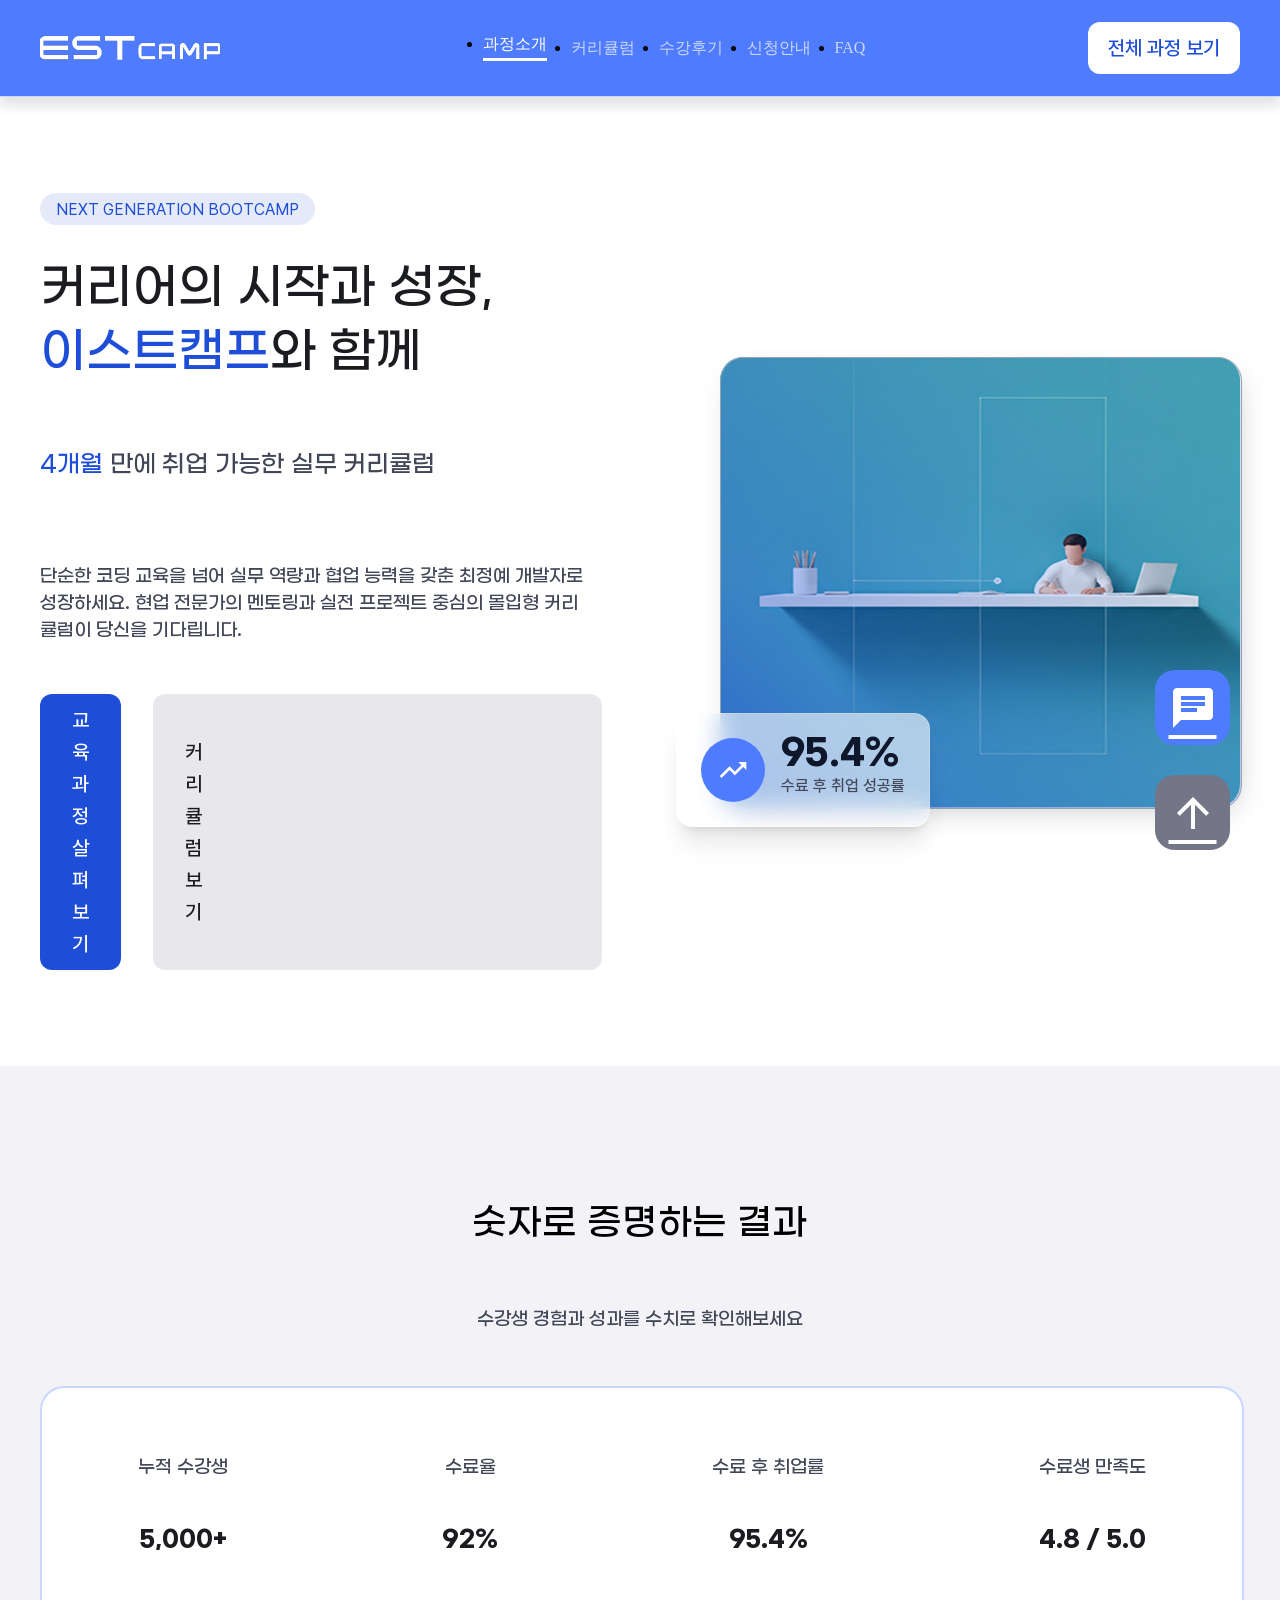
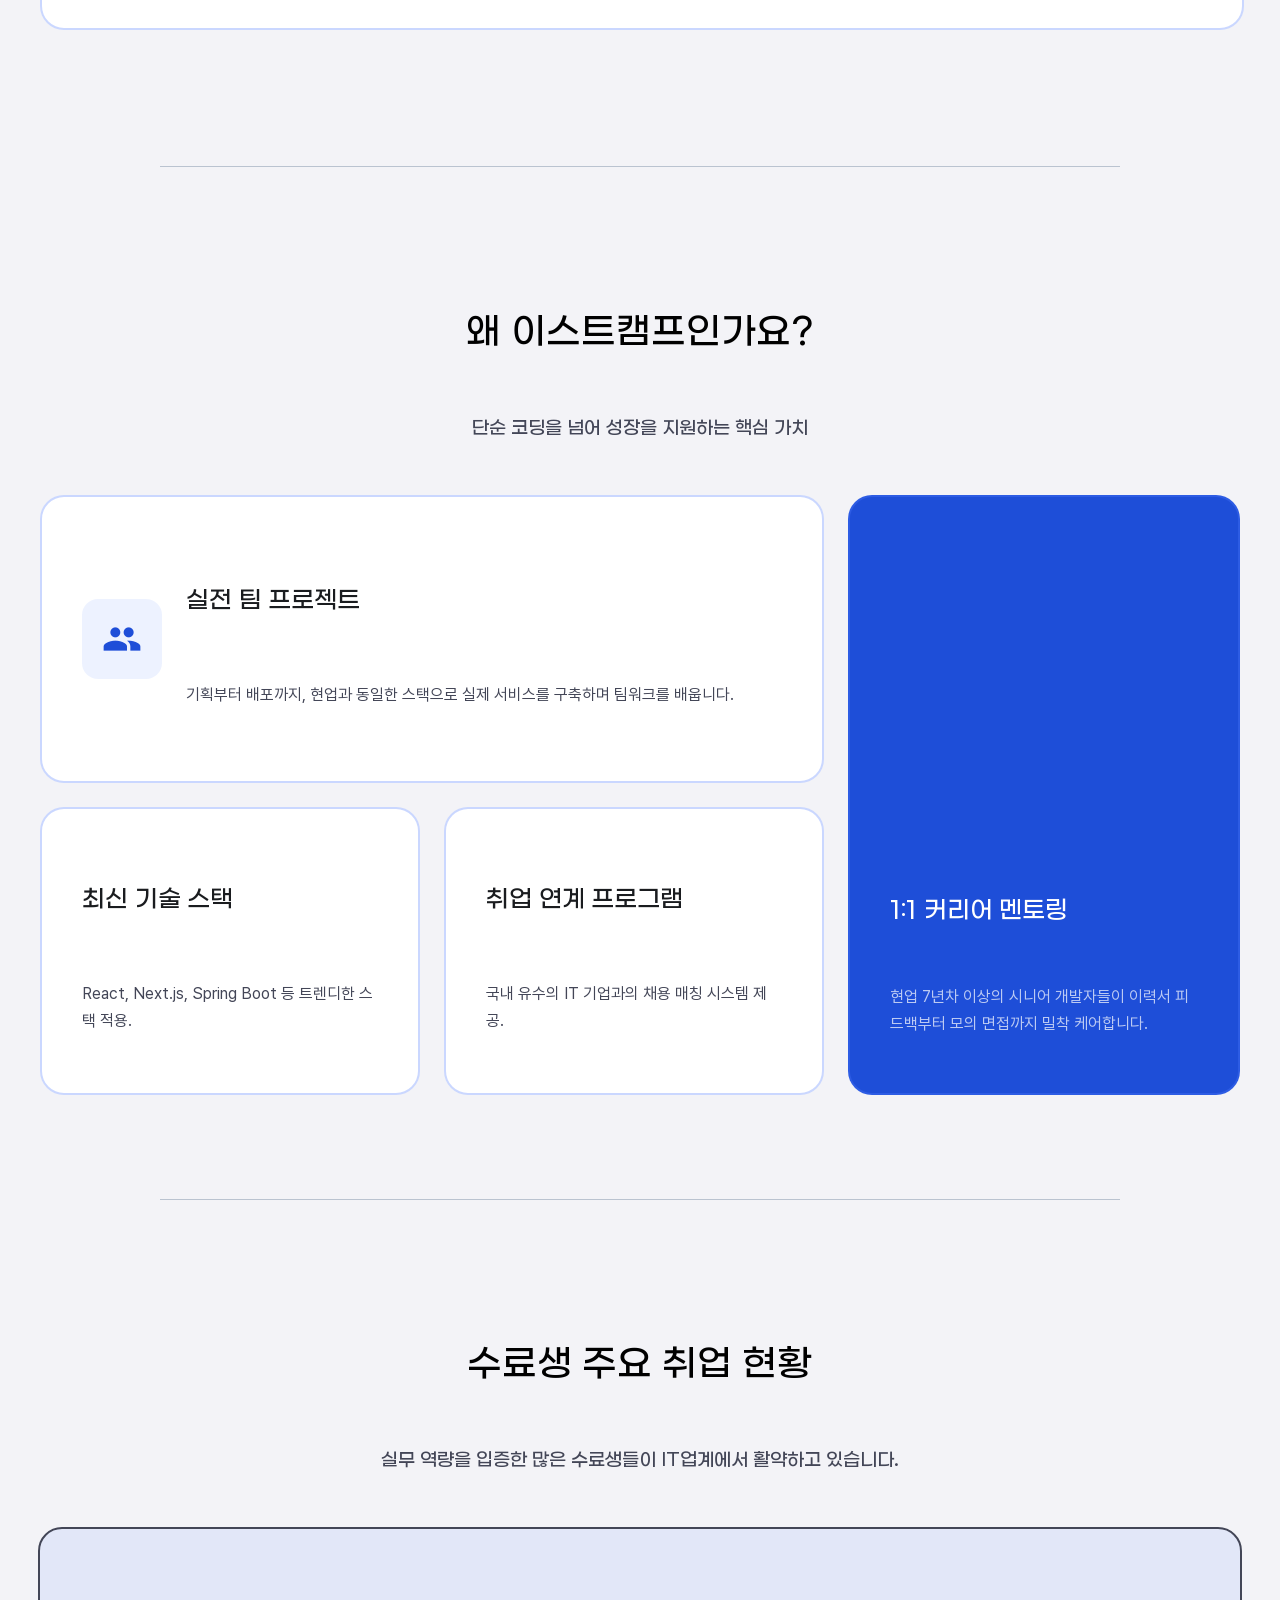
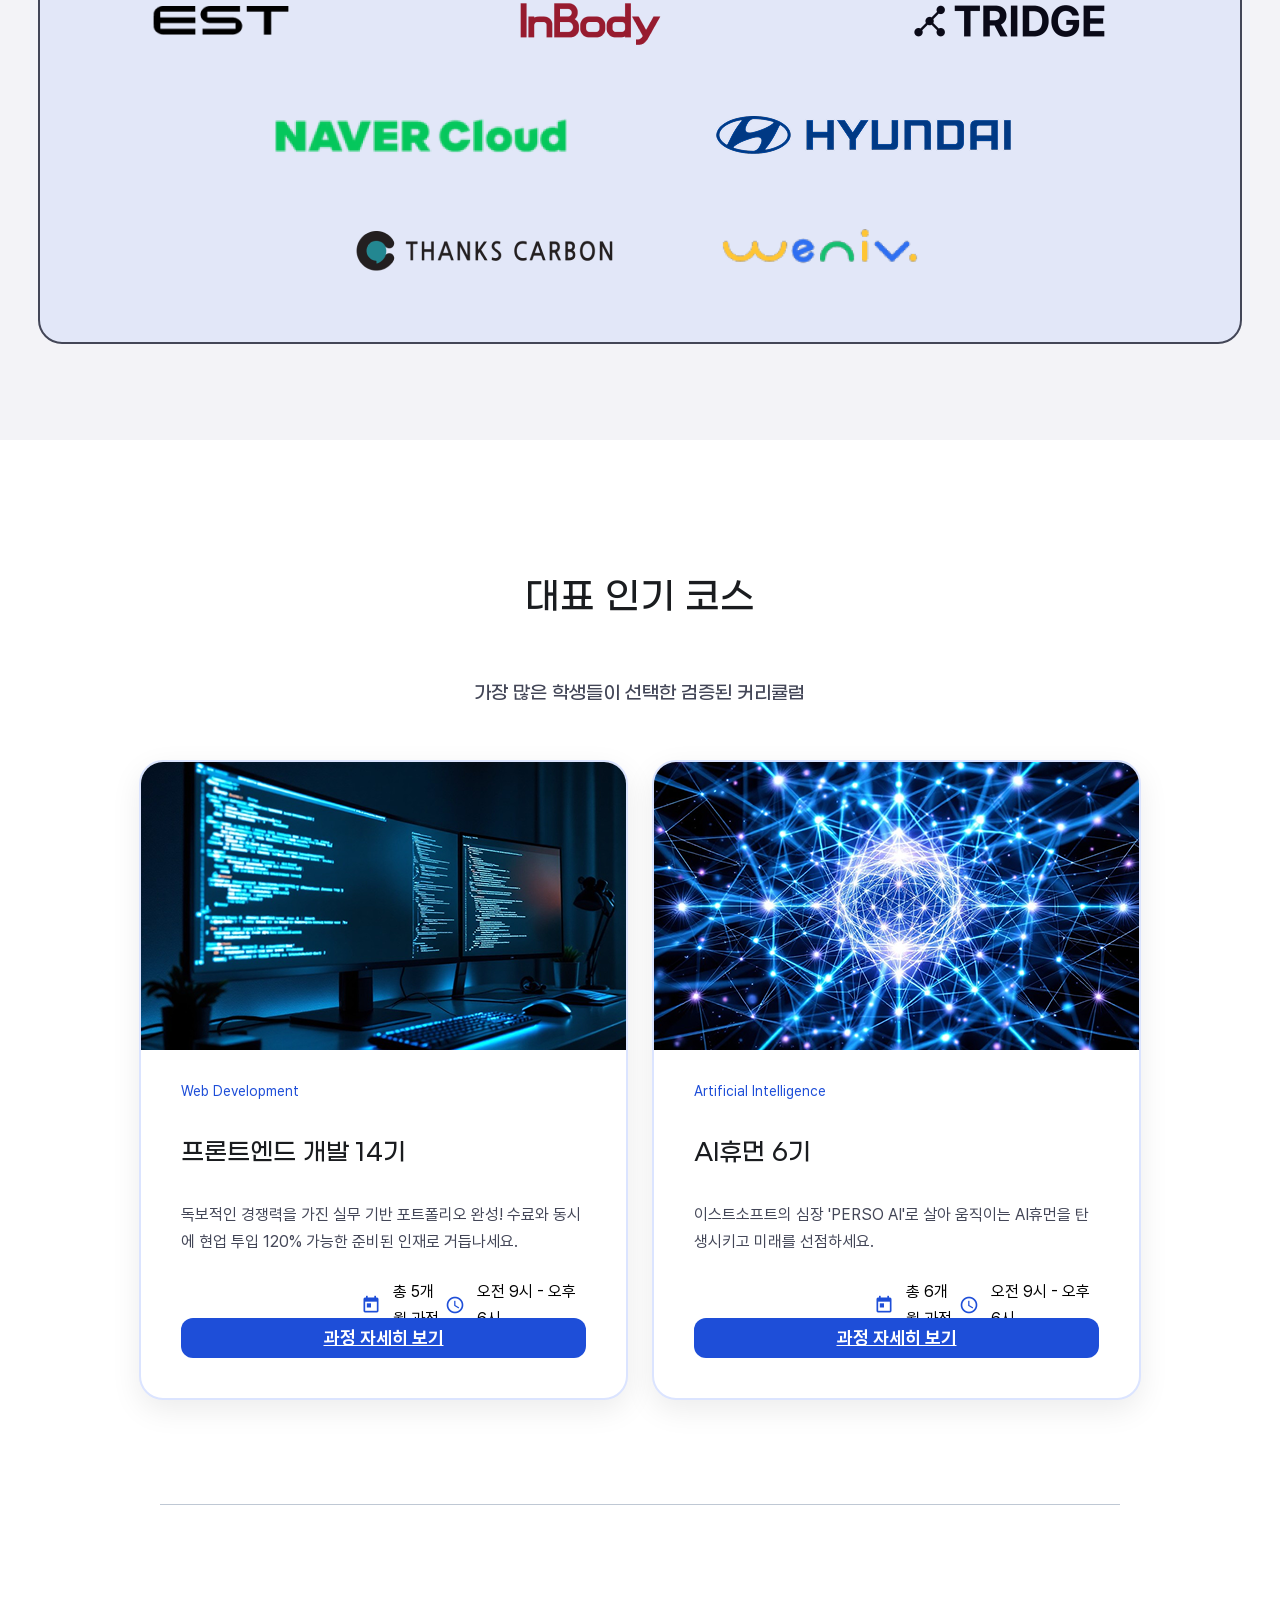
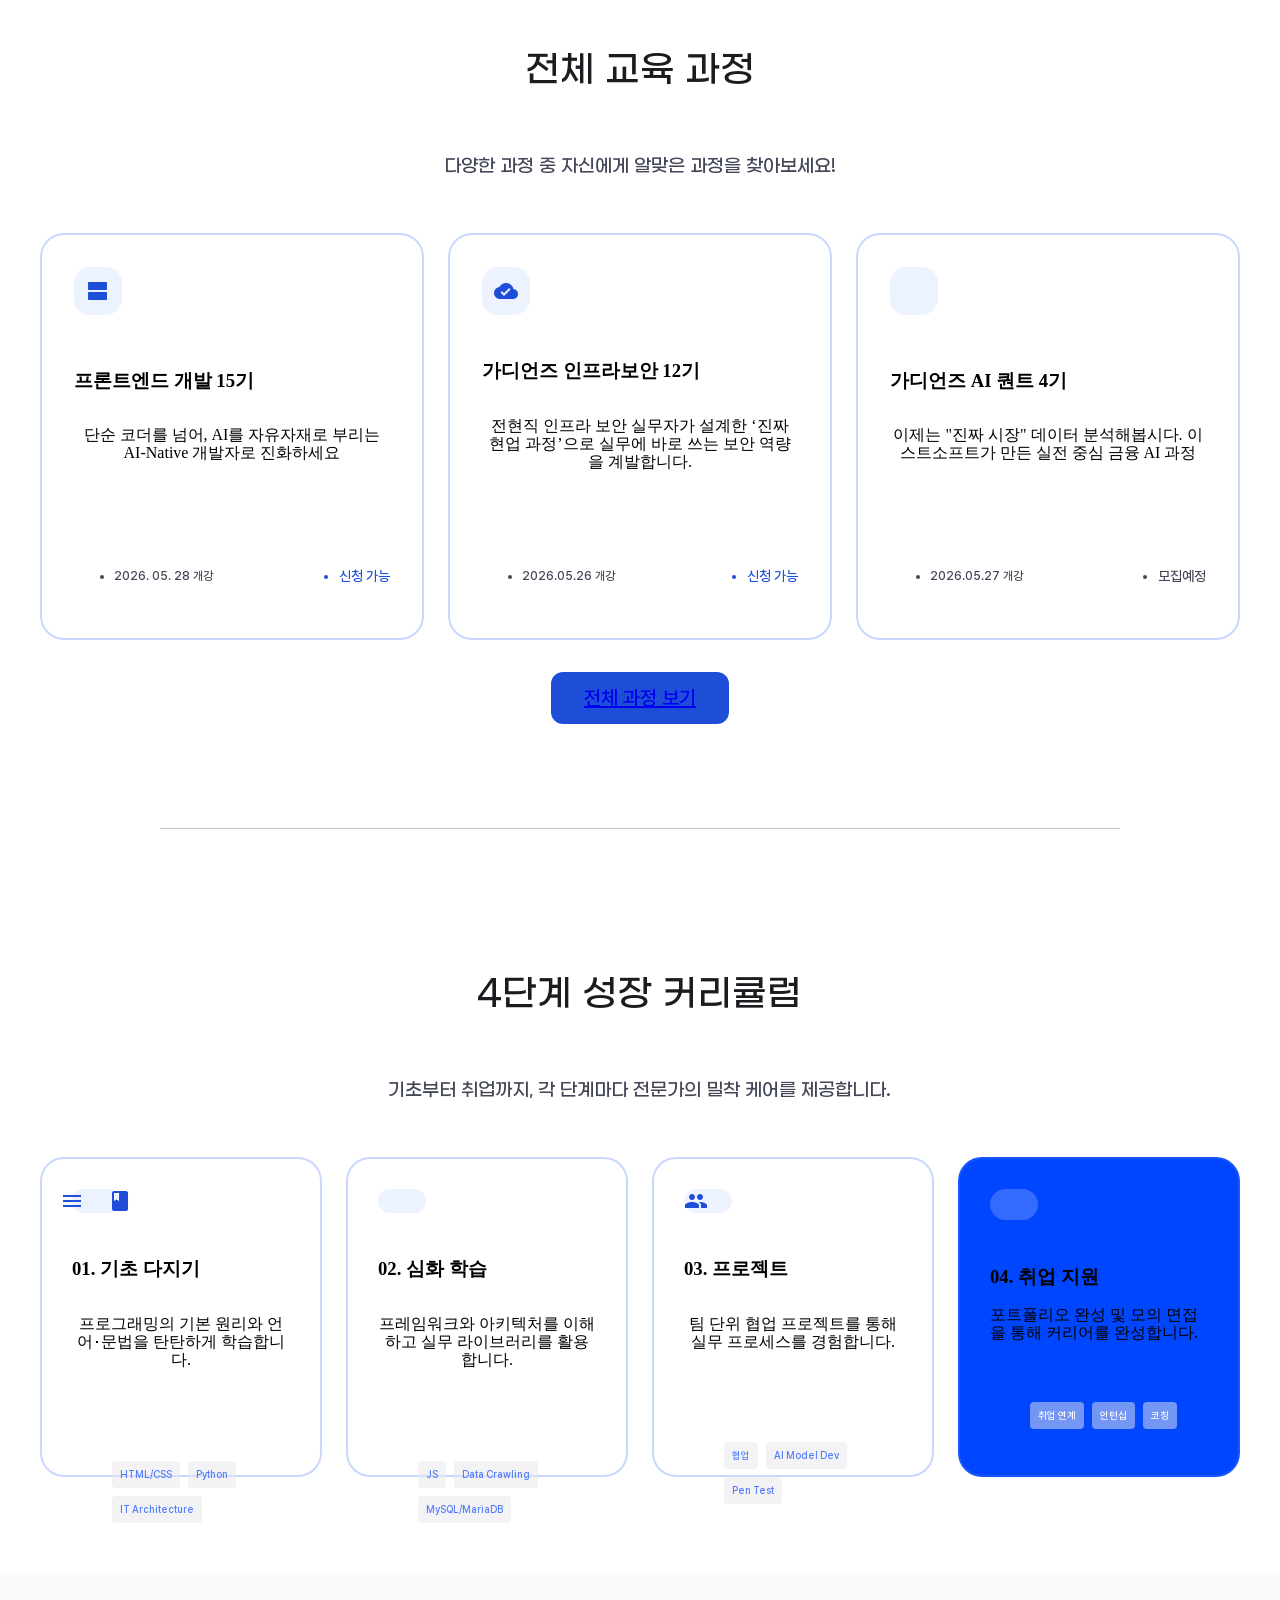
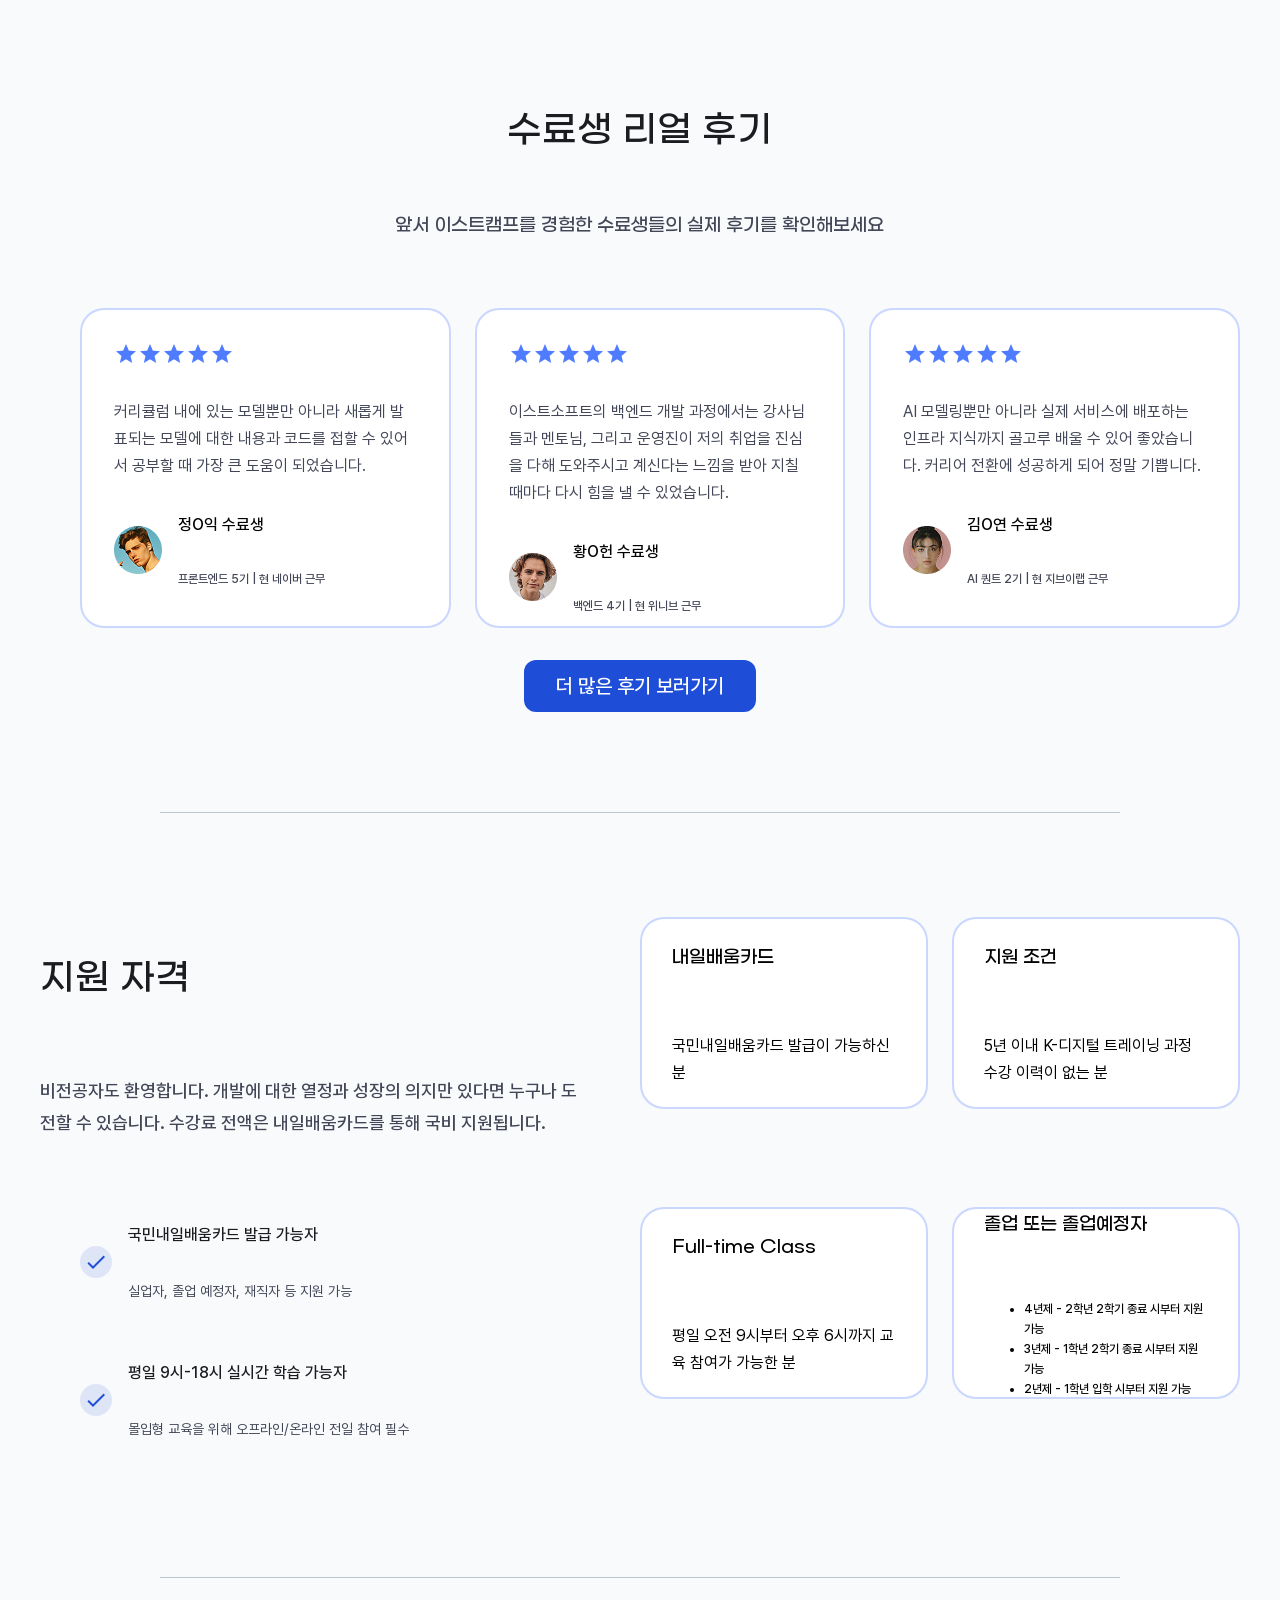
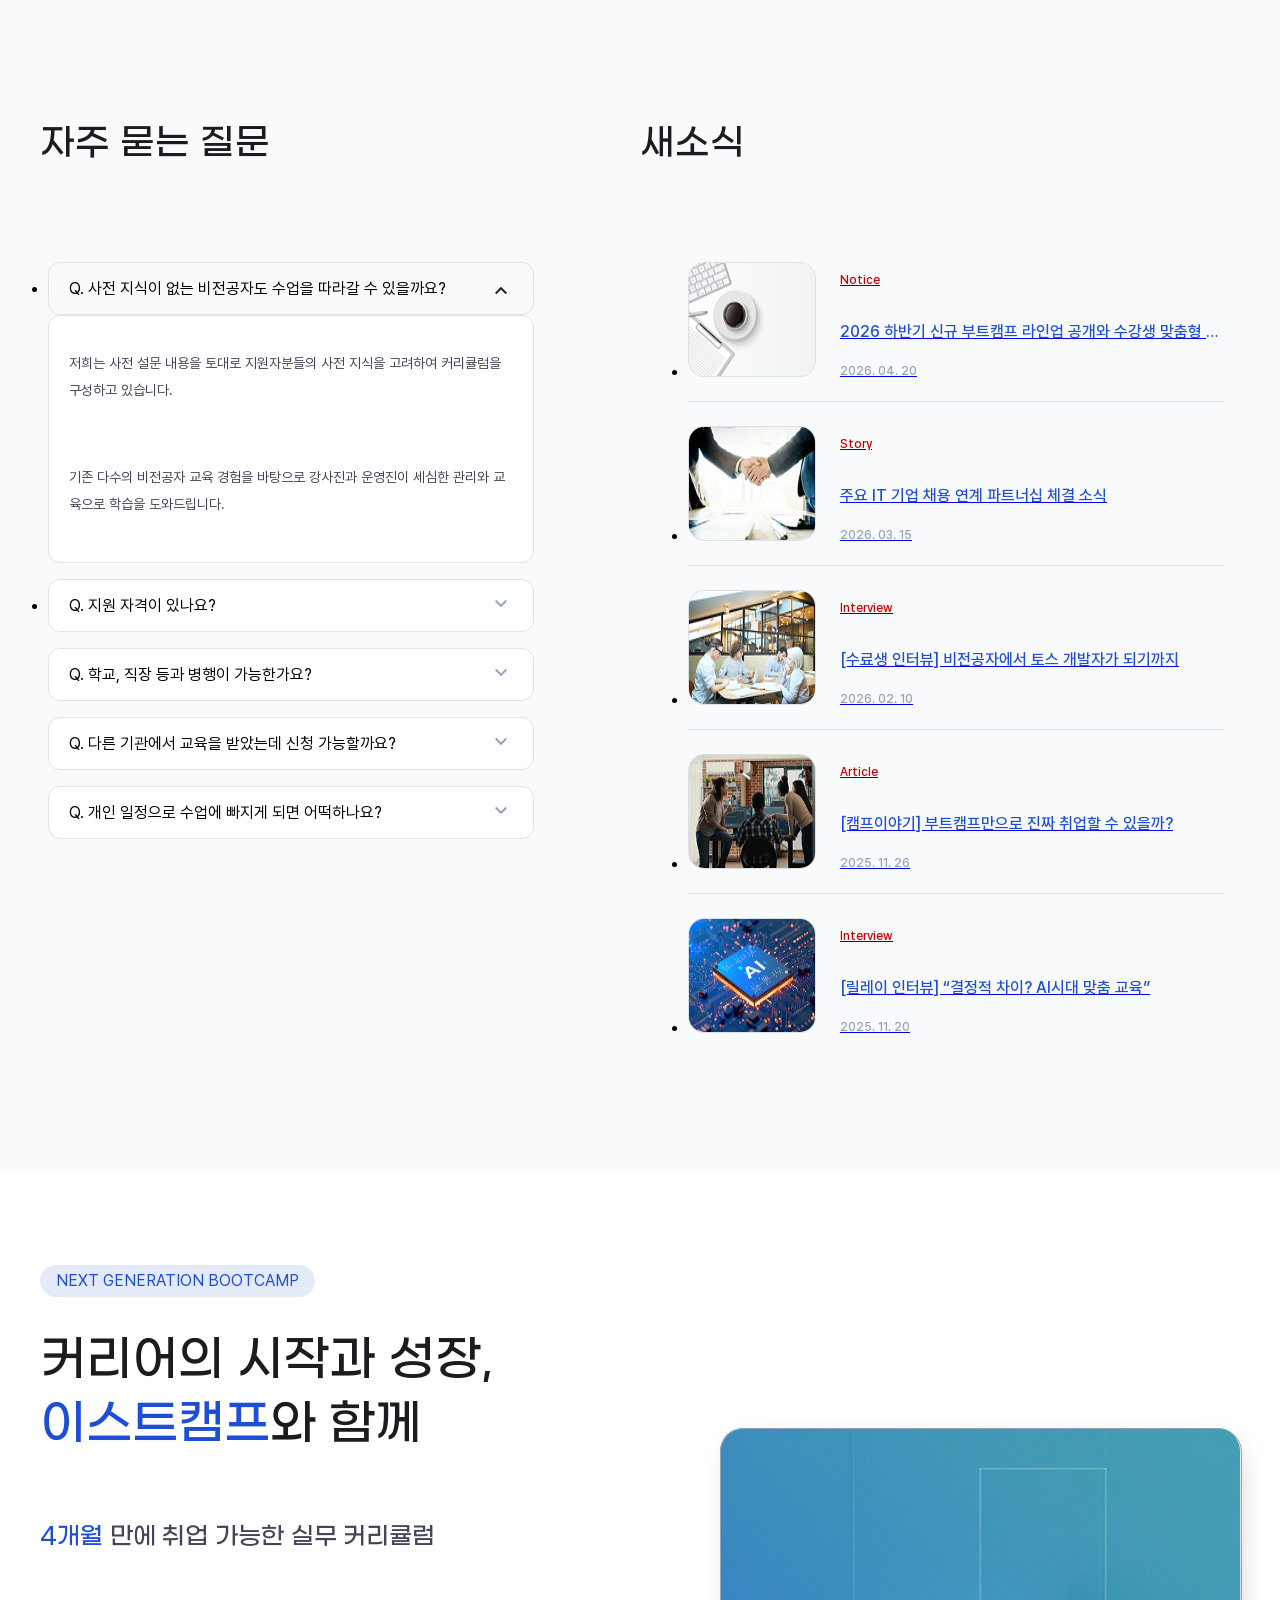
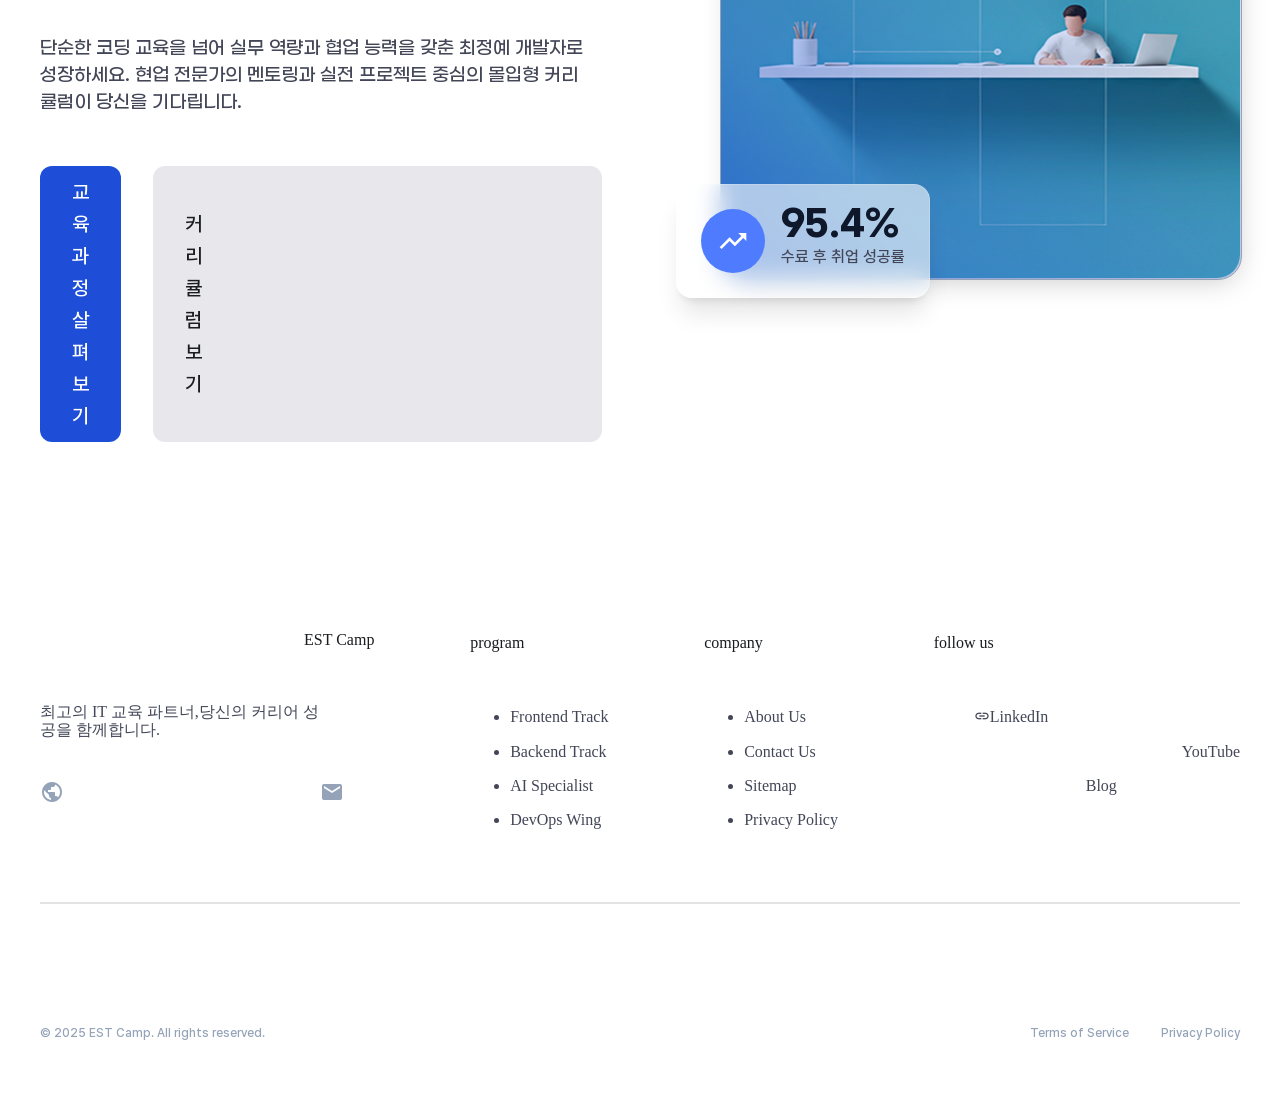
==== index.html @ e6ff754d "feat:히어로섹션 최종본" ====
<!doctype html>
<html lang="ko">
  <head>
    <meta charset="UTF-8" />
    <meta name="viewport" content="width=device-width, initial-scale=1.0" />
    <link href="https://fonts.googleapis.com/icon?family=Material+Icons" rel="stylesheet" />
    <link rel="stylesheet" href="css/normalize.css" />
    <link rel="stylesheet" href="css/reset.css" />
    <link rel="stylesheet" href="css/variables.css" />
    <link rel="stylesheet" href="css/components.css" />
    <link rel="stylesheet" href="css/common.css" />
    <link rel="stylesheet" href="css/index.css" />
    <link rel="icon" href="images/favicon-dev.svg" />

    <title>EST Camp | 실무 중심 개발 부트캠프</title>
  </head>

  <body>
    <!-- header - 배정호 작성 -->
    <!-- header 클래스명 수정 - 이민호 -->
    <header>
      <div class="container header-inner horizontal">
        <h1 class="logo">
          <a href="index.html">
            <img src="images/logo.png" alt="EST Camp 로고" />
            <span class="visually-hidden">EST Camp</span>
          </a>
        </h1>

        <nav>
          <ul class="list horizontal">
            <li><a href="#" class="intro">과정소개</a></li>
            <li><a href="#">커리큘럼</a></li>
            <li><a href="#">수강후기</a></li>
            <li><a href="#">신청안내</a></li>
            <li><a href="#">FAQ</a></li>
          </ul>
        </nav>

        <a href="#" class="btn btn-md btn-sub">전체 과정 보기</a>
      </div>
    </header>

    <main>
      <!-- Hero Section - 최예빈 작업 -->
      <section class="hero-section section container horizontal">
    <div class="hero-content-box vertical">
    <span>next generation bootcamp</span>
    <h2 class="hero-title">
      커리어의 시작과 성장,<br /><em class="point-color">이스트캠프</em>와 함께
    </h2>
    <p class="hero-subtitle">
      <em class="point-color">4개월</em> 만에 취업 가능한 실무 커리큘럼
    </p>
    <p class="hero-description">
      단순한 코딩 교육을 넘어 실무 역량과 협업 능력을 갖춘 최정예 개발자로
      성장하세요. 현업 전문가의 멘토링과 실전 프로젝트 중심의 몰입형 커리큘럼이 당신을 기다립니다.
    </p>
    <div class="hero-cta-buttons horizontal gap-l">
      <a href="#" class="cta-btn-main btn btn-md bg-primary text-white">교육 과정 살펴보기</a>
      <a href="#" class="btn-sub btn btn-md bg-main-button text-title-black gap-xs">
        커리큘럼 보기<span class="material-icons">arrow_right_alt</span>
      </a>
    </div>
    </div>

  <div class="image-box">
    <img src="images/hero-image.jpg" alt="작업 중인 개발자" />
    <div class="hero-stats-card horizontal">
      <div class="card-icon">
        <span class="material-icons">trending_up</span>
      </div>
      <div class="card-text vertical">
        <strong>95.4%</strong>
        <span>수료 후 취업 성공률</span>
      </div>
    </div>
  </div>
</section>
      <!-- Hero Section 종료 -->

      <!-- Trust Group - 김해나 작업 -->
      <section class="trust-section section-group vertical bg-light-gray">
        <h3 class="visually-hidden">신뢰 요소 그룹</h3>
        <!-- Numerical  Data Section -->
        <section class="numerical-data-section vertical">
          <div class="text-group container vertical">
            <h2 class="heading-l">숫자로 증명하는 결과</h2>
            <p class="heading-s text-main-black">수강생 경험과 성과를 수치로 확인해보세요</p>
            <div class="data-box horizontal">
              <ul class="data-list">
                <li class="heading-s text-main-black">
                  누적 수강생
                  <strong class="heading-m text-title-black">5,000+</strong>
                </li>
                <li class="heading-s text-main-black">
                  수료율
                  <strong class="heading-m text-title-black">92%</strong>
                </li>
                <li class="heading-s text-main-black">
                  수료 후 취업률
                  <strong class="heading-m text-title-black">95.4%</strong>
                </li>
                <li class="heading-s text-main-black">
                  수료생 만족도
                  <strong class="heading-m text-title-black">4.8 / 5.0</strong>
                </li>
              </ul>
            </div>
          </div>
        </section>

        <hr class="divider" />
        <!-- 차별화 요소 섹션 -->
        <section class="differentiator-section vertical">
          <div class="text-group">
            <h2 class="heading-l">왜 이스트캠프인가요?</h2>
            <p class="heading-s text-main-black">단순 코딩을 넘어 성장을 지원하는 핵심 가치</p>
          </div>
          <div class="container horizontal gap-m card-tall">
            <div class="card-grid outer-card-box box vertical gap-m grow-2">
              <article class="horizontal-card-item box horizontal card grow-1 align-center">
                <span class="material-icons card-icon">group</span>
                <div class="text-box box vertical gap-s">
                  <h3>실전 팀 프로젝트</h3>
                  <p class="body-m-plus-400">
                    기획부터 배포까지, 현업과 동일한 스택으로 실제 서비스를 구축하며 팀워크를
                    배웁니다.
                  </p>
                </div>
              </article>
              <div class="inner-card-box box horizontal gap-m grow-1">
                <article class="card-item box vertical card grow-1 gap-s">
                  <h3 class="heading-m">최신 기술 스택</h3>
                  <p class="body-m-plus-400">React, Next.js, Spring Boot 등 트렌디한 스택 적용.</p>
                </article>
                <article class="card-item box vertical card grow-1 gap-s">
                  <h3 class="heading-m">취업 연계 프로그램</h3>
                  <p class="body-m-plus-400">국내 유수의 IT 기업과의 채용 매칭 시스템 제공.</p>
                </article>
              </div>
            </div>
            <article class="vertical-card-item box vertical card grow-1 justify-between bg-primary">
              <div class="icon-box box horizontal justify-end">
                <span class="material-icons card-icon-big">workspace_premium</span>
              </div>
              <div class="text-box box vertical gap-xs">
                <h3 class="heading-m text-white">1:1 커리어 멘토링</h3>
                <p class="body-m-plus-400">
                  현업 7년차 이상의 시니어 개발자들이 이력서 피드백부터 모의 면접까지 밀착
                  케어합니다.
                </p>
              </div>
            </article>
          </div>
        </section>

        <hr class="divider" />
        <!-- 수료생 주요 취업 현황 -->
        <section class="employment-status-section vertical">
          <div class="text-group">
            <h2 class="heading-l">수료생 주요 취업 현황</h2>
            <p class="heading-s text-main-black">
              실무 역량을 입증한 많은 수료생들이 IT업계에서 활약하고 있습니다.
            </p>
          </div>
          <div class="container vertical logo-box">
            <div class="employment-status-column horizontal">
              <img src="images/est-logo.png" alt="est 로고" />
              <img src="images/inbody-logo.png" alt="Inbody 로고" />
              <img src="images/tridge-logo.png" alt="Tridge 로고" />
            </div>
            <div class="employment-status-column horizontal">
              <img src="images/naver-cloud-logo.png" alt="naver cloud 로고" />
              <img src="images/hyundai-logo.png" alt="Hyundai 로고" />
            </div>
            <div class="employment-status-column horizontal">
              <img src="images/thanks-carbon-logo.png" alt="thanks carbon 로고" />
              <img src="images/weniv-logo.png" alt="weniv 로고" />
            </div>
          </div>
        </section>
      </section>
      <!-- 프로그램 그룹 - 오예은 작업 -->
      <section class="programs-section-group">
        <h3 class="visually-hidden">프로그램 그룹</h3>
        <div class="container">
          <section class="program-section vertical">
            <!-- 제목 영역을 header로 구분 -->
            <div class="section-header-box vertical">
              <h2 class="section-title-item">대표 인기 코스</h2>
              <p class="section-description-item">가장 많은 학생들이 선택한 검증된 커리큘럼</p>
            </div>

            <div class="program-card-wrapper-box gap-m horizontal">
              <!-- 카드 1 (article 사용) -->
              <article class="image-card-big-item">
                <div class="image-frame-box">
                  <img src="./images/FE-Dev-Track-Img.png" alt="프론트엔드 과정 이미지" />
                </div>
                <div class="content-box vertical">
                  <div class="text-group-box vertical">
                    <div class="program-information-box vertical">
                      <span class="badge-item">Web Development</span>

                      <h3 class="program-title-item">프론트엔드 개발 14기</h3>

                      <div class="clip-overtext-box">
                        <p class="text-wrapper-item">
                          독보적인 경쟁력을 가진 실무 기반 포트폴리오 완성! 수료와 동시에 현업 투입
                          120% 가능한 준비된 인재로 거듭나세요.
                        </p>
                      </div>
                    </div>

                    <ul class="additional-information-list horizontal">
                      <li class="period-item horizontal">
                        <i class="material-icons">calendar_today</i>
                        <span>총 5개월 과정</span>
                      </li>

                      <li class="class-time-item horizontal">
                        <i class="material-icons">schedule</i>
                        <span>오전 9시 - 오후 6시</span>
                      </li>
                    </ul>
                  </div>

                  <a href="/program-detail" class="cta-button-main-item"> 과정 자세히 보기 </a>
                </div>
              </article>

              <!-- 카드 2 -->
              <article class="image-card-big-item">
                <div class="image-frame-box">
                  <img src="./images/FE-Dev-Track-Img_1.png" alt="프론트엔드 과정 이미지" />
                </div>
                <div class="content-box vertical">
                  <div class="text-group-box vertical">
                    <div class="program-information-box vertical">
                      <span class="badge-item">Artificial Intelligence</span>

                      <h3 class="program-title-item">AI휴먼 6기</h3>

                      <div class="clip-overtext-box">
                        <p class="text-wrapper-item">
                          이스트소프트의 심장 'PERSO AI'로 살아 움직이는 AI휴먼을 탄생시키고 미래를
                          선점하세요.
                        </p>
                      </div>
                    </div>

                    <ul class="additional-information-list horizontal">
                      <li class="period-item horizontal">
                        <i class="material-icons">calendar_today</i>
                        <span>총 6개월 과정</span>
                      </li>

                      <li class="class-time-item horizontal">
                        <i class="material-icons">schedule</i>
                        <span>오전 9시 - 오후 6시</span>
                      </li>
                    </ul>
                  </div>

                  <a href="/program-detail" class="cta-button-main-item"> 과정 자세히 보기 </a>
                </div>
              </article>
            </div>
          </section>
        </div>

        <hr class="divider" />

        <div class="container">
          <section class="program-section vertical">
            <!-- 1. 제목 및 설명 -->
            <div class="section-header-box vertical">
              <h2 class="section-title-item">전체 교육 과정</h2>
              <p class="section-description-item">
                다양한 과정 중 자신에게 알맞은 과정을 찾아보세요!
              </p>
            </div>

            <!-- 3. 프로그램 카드 리스트 (3개 구성) -->
            <div class="all-courses-list gap-m horizontal">
              <!-- 카드 1: 프론트엔드 -->
              <article class="icon-vertical-card">
                <div class="icon-box-small">
                  <span class="material-icons">view_agenda</span>
                </div>
                <div class="text-group">
                  <h3>프론트엔드 개발 15기</h3>
                  <p class="description">
                    단순 코더를 넘어, AI를 자유자재로 부리는 AI-Native 개발자로 진화하세요
                  </p>
                </div>
                <div class="list-status">
                  <ul>
                    <li>2026. 05. 28 개강</li>
                    <li>신청 가능</li>
                  </ul>
                </div>
              </article>

              <!-- 카드 2: 인프라보안 -->
              <article class="icon-vertical-card">
                <div class="icon-box-small">
                  <span class="material-icons">cloud_done</span>
                </div>
                <div class="text-group">
                  <h3>가디언즈 인프라보안 12기</h3>
                  <p class="description">
                    전현직 인프라 보안 실무자가 설계한 ‘진짜 현업 과정’으로 실무에 바로 쓰는 보안
                    역량을 계발합니다.
                  </p>
                </div>
                <div class="list-status">
                  <ul>
                    <li>2026.05.26 개강</li>
                    <li>신청 가능</li>
                  </ul>
                </div>
              </article>

              <!-- 카드 3: AI 퀀트 -->
              <article class="icon-vertical-card">
                <div class="icon-box-small">
                  <span class="material-icons">analytics</span>
                </div>
                <div class="text-group">
                  <h3>가디언즈 AI 퀀트 4기</h3>
                  <p class="description">
                    이제는 "진짜 시장" 데이터 분석해봅시다. 이스트소프트가 만든 실전 중심 금융 AI
                    과정
                  </p>
                </div>
                <div class="list-status-black">
                  <ul>
                    <li>2026.05.27 개강</li>
                    <li>모집예정</li>
                  </ul>
                </div>
              </article>
            </div>

            <!-- 4. 하단 전체보기 버튼 -->
            <div class="section-footer-box btn btn-md btn-primary bg-primary text-white">
              <a href="#" class="cta-btn-main-item">전체 과정 보기</a>
            </div>
          </section>
        </div>

        <hr class="divider" />

        <div class="container">
          <section class="program-section vertical">
            <!-- 1. 제목 및 설명 -->
            <div class="section-header-box vertical">
              <h2 class="section-title-item">4단계 성장 커리큘럼</h2>
              <p class="section-description-item">
                기초부터 취업까지, 각 단계마다 전문가의 밀착 케어를 제공합니다.
              </p>
            </div>

            <!-- 2. 커리큘럼 리스트 -->
            <div class="curriculum-list-list gap-m horizontal">
              <!-- STEP 01 -->
              <div class="icon-vertical-card-tag">
                <div class="icon-box-small">
                  <span class="material-icons">menu_book</span>
                </div>
                <div class="text-group">
                  <h3>01. 기초 다지기</h3>
                  <p class="description">
                    프로그래밍의 기본 원리와 언어⋅문법을 탄탄하게 학습합니다.
                  </p>
                </div>
                <div class="list-group">
                  <ul>
                    <li>HTML/CSS</li>
                    <li>Python</li>
                    <li>IT Architecture</li>
                  </ul>
                </div>
              </div>

              <!-- STEP 02 -->
              <div class="icon-vertical-card-tag">
                <div class="icon-box-small">
                  <span class="material-icons">psychology</span>
                </div>
                <div class="text-group">
                  <h3>02. 심화 학습</h3>
                  <p class="description">
                    프레임워크와 아키텍처를 이해하고 실무 라이브러리를 활용합니다.
                  </p>
                </div>
                <div class="list-group">
                  <ul>
                    <li>JS</li>
                    <li>Data Crawling</li>
                    <li>MySQL/MariaDB</li>
                  </ul>
                </div>
              </div>

              <!-- STEP 03 -->
              <div class="icon-vertical-card-tag">
                <div class="icon-box-small">
                  <span class="material-icons">groups</span>
                </div>
                <div class="text-group">
                  <h3>03. 프로젝트</h3>
                  <p class="description">
                    팀 단위 협업 프로젝트를 통해 실무 프로세스를 경험합니다.
                  </p>
                </div>
                <div class="list-group">
                  <ul>
                    <li>협업</li>
                    <li>AI Model Dev</li>
                    <li>Pen Test</li>
                  </ul>
                </div>
              </div>

              <!-- STEP 04 (강조된 파란색 카드) -->
              <div class="icon-vertical-card-tag-blue">
                <div class="icon-box-small-blue">
                  <span class="material-icons">work_outline</span>
                </div>
                <div class="text-group-blue">
                  <h3>04. 취업 지원</h3>
                  <p class="description">
                    포트폴리오 완성 및 모의 면접을 통해 커리어를 완성합니다.
                  </p>
                </div>
                <div class="list-group-blue">
                  <ul>
                    <li>취업 연계</li>
                    <li>인턴십</li>
                    <li>코칭</li>
                  </ul>
                </div>
              </div>
            </div>
          </section>
        </div>
      </section>

      <!-- Conversion Support Group - 배정호 작업 -->
      <section class="conversion-support-group section-group vertical bg-super-light-gray">
        <!-- 후기 섹션 -->
        <h3 class="visually-hidden">전환 자료 그룹</h3>

        <section class="testimonial-section vertical gap-l">
          <!-- 후기 섹션 제목 -->
          <div class="section-header box vertical">
            <h2 class="heading-l">수료생 리얼 후기</h2>
            <p class="heading-s">앞서 이스트캠프를 경험한 수료생들의 실제 후기를 확인해보세요</p>
          </div>

          <div class="container card-medium">
            <ul class="testimonial-list list horizontal justify-between gap-m">
              <!-- 후기 섹션 카드1 -->

              <li class="testimonial-item card">
                <article class="testimonial-card box vertical justify-between">
                  <h3 class="visually-hidden">후기 카드</h3>
                  <div class="testimonial-content box vertical gap-s body-m-plus-400">
                    <div class="testimonial-rating box horizontal text-secondary">
                      <span class="material-icons">star</span>
                      <span class="material-icons">star</span>
                      <span class="material-icons">star</span>
                      <span class="material-icons">star</span>
                      <span class="material-icons">star</span>
                    </div>

                    <p class="testimonial-text">
                      커리큘럼 내에 있는 모델뿐만 아니라 새롭게 발표되는 모델에 대한 내용과 코드를
                      접할 수 있어서 공부할 때 가장 큰 도움이 되었습니다.
                    </p>
                  </div>

                  <div class="testimonial-student box horizontal align-center gap-s">
                    <img
                      class="testimonial-portrait"
                      src="images/ImageJ.png"
                      alt="정O익 수료생 프로필 이미지"
                    />
                    <div class="testimonial-student-info box vertical">
                      <p class="student-name item body-m-plus-500">정O익 수료생</p>
                      <p class="student-metadata item caption-m">프론트엔드 5기 | 현 네이버 근무</p>
                    </div>
                  </div>
                </article>
              </li>

              <!-- 후기 섹션 카드2 -->

              <li class="testimonial-item card">
                <article class="testimonial-card box vertical justify-between">
                  <h3 class="visually-hidden">후기 카드</h3>
                  <div class="testimonial-content box vertical gap-s body-m-plus-400">
                    <div class="testimonial-rating box horizontal text-secondary">
                      <span class="material-icons">star</span>
                      <span class="material-icons">star</span>
                      <span class="material-icons">star</span>
                      <span class="material-icons">star</span>
                      <span class="material-icons">star</span>
                    </div>

                    <p class="testimonial-text">
                      이스트소프트의 백엔드 개발 과정에서는 강사님들과 멘토님, 그리고 운영진이 저의
                      취업을 진심을 다해 도와주시고 계신다는 느낌을 받아 지칠 때마다 다시 힘을 낼 수
                      있었습니다.
                    </p>
                  </div>

                  <div class="testimonial-student box horizontal align-center gap-s">
                    <img
                      class="testimonial-portrait"
                      src="images/ImageH.png"
                      alt="황O헌 수료생 프로필 이미지"
                    />
                    <div class="testimonial-student-info box vertical">
                      <p class="student-name item body-m-plus-500">황O헌 수료생</p>
                      <p class="student-metadata item caption-m">백엔드 4기 | 현 위니브 근무</p>
                    </div>
                  </div>
                </article>
              </li>

              <!-- 후기 섹션 카드3 -->

              <li class="testimonial-item card">
                <article class="testimonial-card box vertical justify-between">
                  <h3 class="visually-hidden">후기 카드</h3>
                  <div class="testimonial-content box vertical gap-s body-m-plus-400">
                    <div class="testimonial-rating box horizontal text-secondary">
                      <span class="material-icons">star</span>
                      <span class="material-icons">star</span>
                      <span class="material-icons">star</span>
                      <span class="material-icons">star</span>
                      <span class="material-icons">star</span>
                    </div>

                    <p class="testimonial-text">
                      AI 모델링뿐만 아니라 실제 서비스에 배포하는 인프라 지식까지 골고루 배울 수
                      있어 좋았습니다. 커리어 전환에 성공하게 되어 정말 기쁩니다.
                    </p>
                  </div>

                  <div class="testimonial-student box horizontal align-center gap-s">
                    <img
                      class="testimonial-portrait"
                      src="images/ImageK.png"
                      alt="김O연 수료생 프로필 이미지"
                    />
                    <div class="testimonial-student-info box vertical">
                      <p class="student-name item body-m-plus-500">김O연 수료생</p>
                      <p class="student-metadata item caption-m">AI 퀀트 2기 | 현 지브이랩 근무</p>
                    </div>
                  </div>
                </article>
              </li>
            </ul>
            <!-- 후기 섹션 CTA -->

            <div class="container vertical align-center">
              <a
                href="#"
                class="testimonial-cta btn btn-md btn-primary label-l bg-primary text-white"
                >더 많은 후기 보러가기</a
              >
            </div>
          </div>
        </section>

        <!-- 후기 섹션 종료 -->
        <hr class="divider" />
        <!-- 지원자격 섹션 -->

        <section class="requirements-section">
          <div class="container horizontal justify-between">
            <!-- 지원자격 섹션 텍스트 박스 -->
            <div class="requirements-intro box vertical gap-l">
              <div class="section-header box vertical gap-s">
                <h2 class="text-title-black heading-l">지원 자격</h2>
                <p class="text-main-black body-l">
                  비전공자도 환영합니다. 개발에 대한 열정과 성장의 의지만 있다면 누구나 도전할 수
                  있습니다. 수강료 전액은 내일배움카드를 통해 국비 지원됩니다.
                </p>
              </div>

              <!-- 지원자격 섹션 체크1 -->

              <ul class="requirements-summary-list list vertical gap-m">
                <li class="requirements-summary-item horizontal gap-s">
                  <div class="icon-box box horizontal align-center justify-center">
                    <span class="material-icons">check</span>
                  </div>
                  <div class="requirements-summary-content box vertical gap">
                    <h3 class="text-title-black body-m-plus-500">국민내일배움카드 발급 가능자</h3>
                    <p class="text-main-black body-m-400">
                      실업자, 졸업 예정자, 재직자 등 지원 가능
                    </p>
                  </div>
                </li>

                <!-- 지원자격 섹션 체크2 -->

                <li class="requirements-summary-item horizontal gap-s">
                  <div class="icon-box box horizontal align-center justify-center">
                    <span class="material-icons">check</span>
                  </div>

                  <div class="requirements-summary-content box vertical gap">
                    <h3 class="text-title-black body-m-plus-500">
                      평일 9시-18시 실시간 학습 가능자
                    </h3>
                    <p class="text-main-black body-m-400">
                      몰입형 교육을 위해 오프라인/온라인 전일 참여 필수
                    </p>
                  </div>
                </li>
              </ul>
            </div>

            <!-- 지원자격 섹션 카드 박스  -->

            <div class="requirements-card-layout box vertical gap-m">
              <div class="requirements-card-layout box horizontal gap-m grow-1">
                <article class="requirements-card box vertical card grow-1">
                  <h3>내일배움카드</h3>
                  <p>국민내일배움카드 발급이 가능하신 분</p>
                </article>

                <article class="requirements-card box vertical card grow-1">
                  <h3>지원 조건</h3>
                  <p>5년 이내 K-디지털 트레이닝 과정 수강 이력이 없는 분</p>
                </article>
              </div>

              <!-- 카드 박스 가로 -->

              <div class="requirements-card-layout box horizontal gap-m grow-1">
                <article class="requirements-card box vertical card grow-1">
                  <h3>Full-time Class</h3>
                  <p>평일 오전 9시부터 오후 6시까지 교육 참여가 가능한 분</p>
                </article>

                <article class="requirements-card box vertical card grow-1">
                  <h3>졸업 또는 졸업예정자</h3>

                  <ul class="graduation-requirement-list list vertical">
                    <li>4년제 - 2학년 2학기 종료 시부터 지원 가능</li>
                    <li>3년제 - 1학년 2학기 종료 시부터 지원 가능</li>
                    <li>2년제 - 1학년 입학 시부터 지원 가능</li>
                  </ul>
                </article>
              </div>
            </div>
          </div>
        </section>

        <!-- 지원자격 섹션 종료 -->
        <hr class="divider" />
        <!-- FAQ / NEWS 섹션 -->

        <section class="faq-news-section">
          <div class="container horizontal justify-between">
            <!-- FAQ 섹션 -->
            <h3 class="visually-hidden">FAQ섹션</h3>

            <section class="faq-section vertical grow-1 gap-xl">
              <h2 class="heading-l text-title-black">자주 묻는 질문</h2>

              <!-- FAQ 리스트 -->

              <ul class="faq-list list vertical accordion">
                <!-- FAQ 질답1 -->

                <li>
                  <details class="accordion-item box vertical" open>
                    <summary class="accordion-question box horizontal justify-between">
                      <span class="question-text"
                        >Q. 사전 지식이 없는 비전공자도 수업을 따라갈 수 있을까요?</span
                      >
                      <span class="material-icons">keyboard_arrow_down</span>
                    </summary>
                    <div class="accordion-answer box vertical">
                      <p>
                        저희는 사전 설문 내용을 토대로 지원자분들의 사전 지식을 고려하여 커리큘럼을
                        구성하고 있습니다.
                      </p>

                      <p>
                        기존 다수의 비전공자 교육 경험을 바탕으로 강사진과 운영진이 세심한 관리와
                        교육으로 학습을 도와드립니다.
                      </p>
                    </div>
                  </details>
                </li>

                <!-- FAQ 질답2 -->

                <li>
                  <details class="accordion-item box vertical">
                    <summary class="accordion-question box horizontal justify-between">
                      <span class="question-text">Q. 지원 자격이 있나요?</span>
                      <span class="material-icons">keyboard_arrow_down</span>
                    </summary>
                    <div class="accordion-answer box vertical">
                      <p>
                        내일배움카드를 보유하고 있거나 발급 가능하고, 교육 기간에 온전히 참여하실 수
                        있다면 누구든지 지원 가능합니다. 다만 하루 8시간 동안의 수업에 몰입하여
                        교육을 받기 어려운 경우 진행에 어려움이 있을 수 있습니다.
                      </p>
                      <p>
                        ✅ 내일배움카드 발급 받기<br />
                        고용24 검색창 아래의 국민내일배움카드 → 국민내일배움카드 발급 → 발급신청
                      </p>

                      <p>
                        ✅ 내일배움카드 발급 제외 대상자<br />
                        아래에 해당하시는 분들께서는 내일배움카드 발급 대상자가 아닙니다.
                      </p>
                      <ul class="faq-answer-list list vertical">
                        <li>현직 공무원</li>
                        <li>사립학교 교직원</li>
                        <li>졸업예정자 이외 재학생</li>
                        <li>연 매출 1억 5천만원 이상의 자영업자</li>
                        <li>월 임금 300만원 이상인 대규모 기업 종사자&#40;45세 미만&#41;</li>
                        <li>특수형태근로종사자</li>
                      </ul>
                    </div>
                  </details>
                </li>

                <!-- FAQ 질답3 -->

                <li class="accordion-item box vertical">
                  <details>
                    <summary class="accordion-question box horizontal justify-between">
                      <span class="question-text">Q. 학교, 직장 등과 병행이 가능한가요?</span>
                      <span class="material-icons">keyboard_arrow_down</span>
                    </summary>
                    <div class="accordion-answer box vertical">
                      <p>
                        저희 과정은 평일 주 5일&#40;공휴일 제외&#41; 9:00 ~ 18:00 풀타임 강의로
                        진행되고 있습니다. 풀타임으로 온전히 참여하실 수 있는 분들을 우선 대상으로
                        선발하고 있습니다.
                      </p>

                      <p>
                        학교/직장과 병행하더라도 수강시간 확보가 가능하신 경우에는 교육 참여가
                        가능합니다.
                      </p>
                    </div>
                  </details>
                </li>

                <!-- FAQ 질답4 -->

                <li class="accordion-item box vertical">
                  <details>
                    <summary class="accordion-question box horizontal justify-between">
                      <span class="question-text"
                        >Q. 다른 기관에서 교육을 받았는데 신청 가능할까요?</span
                      >
                      <span class="material-icons">keyboard_arrow_down</span>
                    </summary>
                    <div class="accordion-answer box vertical">
                      <p>
                        ➡️ 나의 이전 교육과정 조회 방법<br />
                        고용24 로그인 → 나의 정보 → 나의 훈련 이력
                      </p>

                      <p>
                        위와 같이 확인 후 이전 KDT 과정 수강 이력&#40;수료, 하차, 포기 모두
                        포함&#41;이 있다면, 신청이 불가한 것은 아니나 자비 부담금이 발생합니다.
                      </p>

                      <p>
                        그 외에 K-디지털트레이닝 이외의 과정을 수강하신 경우 문제없이 수강신청
                        가능합니다.
                      </p>
                    </div>
                  </details>
                </li>

                <!-- FAQ 질답5 -->

                <li class="accordion-item box vertical">
                  <details>
                    <summary class="accordion-question box horizontal justify-between">
                      <span class="question-text"
                        >Q. 개인 일정으로 수업에 빠지게 되면 어떡하나요?</span
                      >
                      <span class="material-icons">keyboard_arrow_down</span>
                    </summary>
                    <div class="accordion-answer box vertical">
                      <p>
                        병원 진료, 면접, 예비군 등의 사유로 수업에 빠질 때에는 증빙 서류 제출 시
                        출결 정정이 가능합니다.
                      </p>

                      <p>
                        더불어 학습을 위해 수업자료와 교안을 제공해드리고, 강사진과 멘토진이 빠진
                        부분을 보완할 수 있도록 도와드립니다.
                      </p>
                    </div>
                  </details>
                </li>
              </ul>
            </section>

            <!-- FAQ 섹션 종료 -->

            <!-- NEWS 섹션 -->

            <section class="news-section vertical grow-1 gap-xl">
              <h2 class="heading-l text-title-black">새소식</h2>

              <!-- NEWS 리스트 -->
              <!-- hr삭제, 구분선은 border 사용 -->

              <ul class="news-list list vertical">
                <!-- 뉴스1 -->

                <li class="news-item box">
                  <a href="#" class="news-link box horizontal">
                    <img src="images/coffee.jpg" alt="workspace" class="news-thumbnail" />
                    <div class="news-content box vertical">
                      <p class="news-category">Notice</p>
                      <h3 class="news-title">
                        2026 하반기 신규 부트캠프 라인업 공개와 수강생 맞춤형 커리큘럼 개편 소식
                      </h3>
                      <time class="news-date" datetime="2026-04-20">2026. 04. 20</time>
                    </div>
                  </a>
                </li>

                <!-- 뉴스2 -->

                <li class="news-item box">
                  <a href="#" class="news-link box horizontal">
                    <img src="images/handshaking.jpg" alt="handshaking" class="news-thumbnail" />
                    <div class="news-content box vertical">
                      <p class="news-category">Story</p>
                      <h3 class="news-title">주요 IT 기업 채용 연계 파트너십 체결 소식</h3>
                      <time class="news-date" datetime="2026-03-15">2026. 03. 15</time>
                    </div>
                  </a>
                </li>

                <!-- 뉴스3 -->

                <li class="news-item box">
                  <a href="#" class="news-link box horizontal">
                    <img src="images/working.jpg" alt="working-boardroom" class="news-thumbnail" />
                    <div class="news-content box vertical">
                      <p class="news-category">Interview</p>
                      <h3 class="news-title">
                        [수료생 인터뷰] 비전공자에서 토스 개발자가 되기까지
                      </h3>
                      <time class="news-date" datetime="2026-02-10">2026. 02. 10</time>
                    </div>
                  </a>
                </li>

                <!-- 뉴스4 -->

                <li class="news-item box">
                  <a href="#" class="news-link box horizontal">
                    <img src="images/coders.jpg" alt="coders" class="news-thumbnail" />
                    <div class="news-content box vertical">
                      <p class="news-category">Article</p>
                      <h3 class="news-title">[캠프이야기] 부트캠프만으로 진짜 취업할 수 있을까?</h3>
                      <time class="news-date" datetime="2025-11-26">2025. 11. 26</time>
                    </div>
                  </a>
                </li>

                <!-- 뉴스5 -->

                <li class="news-item box">
                  <a href="#" class="news-link box horizontal">
                    <img src="images/ai-circuit.jpg" alt="AI image" class="news-thumbnail" />
                    <div class="news-content box vertical">
                      <p class="news-category">Interview</p>
                      <h3 class="news-title">[릴레이 인터뷰] “결정적 차이? AI시대 맞춤 교육”</h3>
                      <time class="news-date" datetime="2025-11-20">2025. 11. 20</time>
                    </div>
                  </a>
                </li>
              </ul>
            </section>
            <!-- NEWS 섹션 종료 -->
          </div>
        </section>

        <!-- FAQ / NEWS 섹션 종료 -->
      </section>
      <!-- Conversion Support Group 종료 -->

      <!--최종 CTA 최예빈 작업시작-->
      <section class="hero-section section container horizontal">
        <div class="hero-content-box vertical">
          <span>next generation bootcamp</span>
          <h2 class="hero-title">
            커리어의 시작과 성장,<br /><em class="point-color">이스트캠프</em>와 함께
          </h2>
          <p class="hero-subtitle">
            <em class="point-color">4개월</em> 만에 취업 가능한 실무 커리큘럼
          </p>
          <p class="hero-description">
            단순한 코딩 교육을 넘어 실무 역량과 협업 능력을 갖춘 최정예 개발자로 성장하세요. 현업
            전문가의 멘토링과 실전 프로젝트 중심의 몰입형 커리큘럼이 당신을 기다립니다.
          </p>
          <div class="hero-cta-buttons horizontal gap-l">
            <a href="#" class="cta-btn-main btn btn-md bg-primary text-white">교육 과정 살펴보기</a>
            <a href="#" class="btn-sub btn btn-md bg-main-button text-title-black gap-xs">
              커리큘럼 보기<span class="material-icons">arrow_right_alt</span>
            </a>
          </div>
        </div>
          <div class="image-box">
            <img src="images/hero-image.jpg" alt="작업 중인 개발자" />
            <article class="hero-stats-card horizontal">
              <div class="card-icon">
                <span class="material-icons">trending_up</span>
              </div>
              <div class="card-text vertical">
                <strong>95.4%</strong>
                <span>수료 후 취업 성공률</span>
              </div>
            </article>
          </div>
      </section>
      <!--최종 CTA 최예빈 작업끝-->
    </main>

    <!-- footer - 배정호 작업 -->
    <!-- footer 클래스명 수정 - 이민호 작성 -->
    <footer>
      <div class="container vertical">
        <!-- top -->

        <div class="box horizontal footer-top">
          <!-- brand -->

          <div class="brand vertical footer-brand">
            <div class="logo horizontal">
              <span class="material-icons">terminal</span>
              <h2>EST Camp</h2>
            </div>

            <p>최고의 IT 교육 파트너,당신의 커리어 성공을 함께합니다.</p>

            <div class="icons horizontal">
              <a href="#"><span class="material-icons">public</span></a>
              <a href="#"><span class="material-icons">alternate_email</span></a>
            </div>
          </div>

          <!-- nav -->

          <div class="box vertical footer-nav">
            <h3>program</h3>

            <ul class="list vertical">
              <li><a href="#">Frontend Track</a></li>
              <li><a href="#">Backend Track</a></li>
              <li><a href="#">AI Specialist</a></li>
              <li><a href="#">DevOps Wing</a></li>
            </ul>
          </div>

          <!-- nav -->

          <div class="box vertical footer-nav">
            <h3>company</h3>

            <ul class="list vertical">
              <li><a href="#">About Us</a></li>
              <li><a href="#">Contact Us</a></li>
              <li><a href="#">Sitemap</a></li>
              <li><a href="#">Privacy Policy</a></li>
            </ul>
          </div>

          <!-- nav -->

          <div class="box vertical footer-nav follow-us">
            <h3>follow us</h3>

            <ul class="list vertical">
              <li class="horizontal">
                <span class="material-icons">insert_link</span>
                <a href="#">LinkedIn</a>
              </li>

              <li class="horizontal">
                <span class="material-icons">smart_display</span>
                <a href="#">YouTube</a>
              </li>

              <li class="horizontal">
                <span class="material-icons">article</span>
                <a href="#">Blog</a>
              </li>
            </ul>
          </div>
        </div>

        <hr />

        <!-- bottom -->

        <div class="box horizontal footer-bottom">
          <p>© 2025 EST Camp. All rights reserved.</p>

          <div class="legal-links horizontal">
            <a href="#">Terms of Service</a>
            <a href="#">Privacy Policy</a>
          </div>
        </div>
      </div>
    </footer>
    <!-- Footer 종료 -->

    <!-- Fixed UI - 배정호 작업 -->
    <div class="fixed-ui">
      <div class="contact-btn btn btn-sm">
        <a href="#" class="material-icons">chat</a>
      </div>

      <div class="top-btn btn btn-sm">
        <a href="#" class="material-icons">arrow_upward</a>
      </div>
    </div>
    <!-- Fixed UI 종료 -->
  </body>
</html>
---- css/variables.css ----
:root {
  /* #region Color & Effects */

  /* =========================
   COLORS
  ========================= */

  --primary: #1e4ed8;
  --primary-hover: #436de5;
  --primary-active: #94abf0;
  --primary-alpha-10: #0034c51a;

  --secondary: #4f7cff;
  --secondary-hover: #6b91ff;
  --secondary-active: #8aa8ff;

  --secondary-alpha-30: #4f7cff4d;
  --secondary-alpha-10: #4f7cff1a;

  --near-black: #0f172a;
  --title-black: #1a1c1f;
  --main-black: #434657;

  --dark-gray: #475569;
  --medium-gray: #94a3b8;
  --medium-gray-alpha-30: #94a3b84d;

  --gray: #e1e3e4;
  --gray-alpha-50: #e1e3e480;

  --light-gray: #f3f3f7;
  --super-light-gray: #f8fafc;

  --sky-blue: #f1f5f9;

  --white: #ffffff;
  --white-hover: #dbdbdb;
  --white-active: #9e9e9e;

  --white-alpha-70: #ffffffb3;
  --white-alpha-60: #ffffff99;
  --white-alpha-20: #ffffff33;
  --white-alpha-10: #ffffff1a;

  --bright-blue: #0046ff;

  --current-page: #2563eb;

  --crimson: #cc0000;

  --button-container: #747688;
  --button-container-hover: #9495a3;
  --button-container-active: #c5c6ce;

  --main-button: #e8e8ec;
  --main-button-alpha-50: #e8e8ec80;
  --main-button-hover: #d2d2da;
  --main-button-active: #bcbcc8;

  /* =========================
   GRADIENT
  ========================= */

  --glass-effect: linear-gradient(
    45deg,
    rgba(30, 78, 216, 0.7) 0%,
    rgba(30, 78, 216, 0.4) 25%,
    rgba(30, 78, 216, 0.25) 50%,
    rgba(30, 78, 216, 0.1) 75%,
    rgba(30, 78, 216, 0.05) 95%
  );
  /* =========================
   SHADOW
  ========================= */

  --shadow-elevated: 0 20px 25px -5px #0000001a, 0 8px 10px -6px #0000001a;
  --shadow-default: 5px 10px 30px -10px #00000040;
  --button-shadow: inset 0 0 12px 0 #00000099;

  /* #endregion */

  /* #region Fonts */

  /* =========================
   FONT FAMILY
  ========================= */

  --font-gmarket: "Gmarket Sans", sans-serif;
  --font-pretendard: "Pretendard", sans-serif;

  /* =========================
   FONT SIZE
  ========================= */
  --font-size-10: 10px;
  --font-size-12: 12px;
  --font-size-14: 14px;
  --font-size-16: 16px;
  --font-size-18: 18px;
  --font-size-20: 20px;
  --font-size-24: 24px;
  --font-size-36: 36px;
  --font-size-48: 48px;

  /* =========================
   LINE HEIGHT
  ========================= */

  --line-height-full: 100%;
  --line-height-27: 27px;
  --line-height-32: 32px;
  --line-height-48: 48px;
  --line-height-64: 64px;

  --line-height-auto: normal;

  /* =========================
   LETTER SPACING
  ========================= */

  --letter-spacing-0: 0;
  --letter-spacing-2: 2px;

  /* =========================
   FONT WEIGHT
  ========================= */

  --weight-regular: 400;
  --weight-medium: 500;
  --weight-bold: 700;

  /* =========================
   RADIUS (추천 추가)
  ========================= */

  --radius-s: 8px;
  --radius-s-plus: 12px;
  --radius-m: 16px;
  --radius-m-plus: 20px;
  --radius-l: 24px;

  /* =========================
   TYPOGRAPHY
  ========================= */

  --heading-l: 500 36px/64px var(--font-gmarket);
  --heading-l-tight: 500 36px/100% var(--font-gmarket);
  --heading-m: 500 24px/48px var(--font-gmarket);
  --heading-s: 500 18px/32px var(--font-gmarket);
  --heading-x-s: 500 18px/32px var(--font-pretendard);
  --heading-x-x-s: 500 16px/32px var(--font-pretendard);

  --body-l: 500 18px/32px var(--font-pretendard);
  --body-m-plus-400: 400 16px/27px var(--font-pretendard);
  --body-m-plus-500: 500 16px/27px var(--font-pretendard);
  --body-m-400: 400 14px/27px var(--font-pretendard);
  --body-m-500: 500 14px/27px var(--font-pretendard);

  --caption-m-tight: 500 12px/100% var(--font-pretendard);
  --caption-m: 500 12px/27px var(--font-pretendard);
  --caption-s: 500 10px/27px var(--font-pretendard);

  --display-700: 700 48px/64px var(--font-gmarket);
  --display-500: 500 48px/64px var(--font-gmarket);
  --lead-m: 500 18px/27px var(--font-gmarket);

  --label-l: 500 20px/32px var(--font-pretendard);
  --label-m-700: 700 18px/auto var(--font-pretendard);
  --label-m-500: 500 16px/auto var(--font-pretendard);

  /* #endregion */
}
---- css/components.css ----
/* #region button */

/* =======================
button compnents - 이민호 작성
버튼 컴포넌트 - 배정호 수정
======================= */

.btn {
  display: inline-flex;
  align-items: center;
  justify-content: center;
  border: none;
  text-decoration: none;
  cursor: pointer;
  transition: 0.3s;
}

/* 크기/모양 */

.btn-md {
  padding: 10px 20px;
  box-sizing: border-box;
  border-radius: var(--radius-s-plus);
  font: var(--label-l);
}

.btn-rounded {
  padding: 8px 24px;
  box-sizing: border-box;
  border-radius: 50px;
  font: var(--body-m-plus-500);
}

.btn-sm {
  padding: 0;
  box-sizing: border-box;
  border-radius: var(--radius-m-plus);
  align-items: center;
  width: 75px;
  height: 75px;
}

/* 버튼 호버/액티브 시 밝기 */

.btn:hover {
  filter: brightness(0.85);
}

.btn:active {
  filter: brightness(0.7);
  box-shadow: var(--button-shadow);
}

/* 버튼 컴포넌트 종료 */

/* #endregion */

/* #region NewsCard */

/* =======================
뉴스카드 컴포넌트 -최예빈 작업
뉴스카드 - 배정호 수정
======================= */

/* 뉴스 리스트 컨테이너 (상단 여백 40) */

.news-item {
  padding: 24px 0;
  border-bottom: 1px solid var(--medium-gray-alpha-30);
}

.news-item:first-of-type {
  padding-top: 0;
}
.news-item:last-of-type {
  border-bottom: none;
}

.news-link {
  gap: 24px;
}

.news-link img {
  max-width: 128px;
  border-radius: var(--radius-m);
  border: 1px solid var(--medium-gray-alpha-30);
  transition: 0.5s ease;
}

.news-content {
  gap: 4px;
}

.news-content * {
  max-width: 384px;
  overflow: hidden;
  white-space: nowrap; /* 줄바꿈 금지 */
  text-overflow: ellipsis; /* ... 표시 */
}
.news-content p {
  font: var(--caption-m-tight);
  color: var(--crimson);
}
.news-content h3 {
  font: var(--body-m-plus-500);
  color: var(--primary);
}
.news-content time {
  font: var(--caption-m-tight);
  color: var(--medium-gray);
}

/* 호버 */

.news-item a:hover img {
  filter: brightness(0.8);
}
.news-item a:hover h3 {
  text-decoration: underline;
}

/* =======================
뉴스카드 종료
======================= */

/* #endregion */

/* #region Nav */

/* =======================
네비 컴포넌트 -최예빈 작업
======================= */

/* 네비게이션 그룹 (ul + 버튼) */
header nav {
  display: flex;
  align-items: center;
  gap: 40px; /* 메뉴와 우측 버튼 사이 간격 */
}

/* 메뉴 리스트 (ul) */
header nav ul {
  display: flex;
  gap: 24px; /* 메뉴 아이템 간의 간격 */
}

/*  네비폰트 흰색 -> 가상배경설정 */

.nav-item a {
  display: flex;
  align-items: center;
  justify-content: center;
  text-align: center;
  font-family: var(--label-m-500);
  font-size: 16px;
  font-weight: 500;
  color: var(--white-alpha-70);
  padding: 8px 0;
  margin: 0;
  transition: all 0.2s ease;
}

/* .nav-item 상태: hover */
.nav-item:hover a {
  font-family: var(--label-m-700);
  color: var(--white);
  padding-bottom: 3px;
  box-shadow: 0 3px 0 0 var(--white); /* 밑줄효과 border-bottom은 inside처럼 나타남 */
}

/* =======================
네비 컴포넌트 종료
======================= */

/* #endregion */

/* #region Card */

/* =======================
기본 카드 컴포넌트 - 김해나 작업
======================= */

/* =======================
카드 컴포넌트 - 배정호 수정
======================= */

/* 카드 컴포넌트 베이스 */

.card {
  display: flex;
  box-sizing: border-box;
  padding: 40px;
  border: 2px solid var(--secondary-alpha-30);
  border-radius: 24px;
  background: var(--white);
  gap: 24px;
}

/* 카드 크기 배치 (부모에게 flex 필요) */

.grow-1 {
  flex: 1;
  min-width: 92px;
}

.grow-2 {
  flex: 2;
  min-width: 384px;
}

.grow-3 {
  flex: 3;
  min-width: 576px;
}

.grow-4 {
  flex: 4;
  min-width: 768;
}

/* 카드 높이 */

.card-extra-short {
  height: 192px;
}

.card-short {
  height: 288px;
}

.card-medium {
  height: 320px;
}

.card-tall {
  height: 600px;
}

.card-extra-tall {
  height: 640px;
}

.card-auto {
  height: auto;
}

/* 카드 폰트 아이콘 크기 */

.card-icon-small {
  font-size: 24px;
}

.card-icon {
  font-size: 40px;
}

.card-icon-big {
  font-size: 125px;
}

/* =======================
카드 컴포넌트 종료
======================= */

/* #endregion */

/* #region ImageCard */

/* =======================
이미지 카드 - 오예은 작업
======================= */

.image-card-big {
  display: inline-flex;
  flex-direction: column;
  justify-content: space-between;

  height: 640px;

  background: #fff;
  border: 2px solid #dbe4ff;
  border-radius: 24px;

  overflow: hidden;

  box-shadow: 0 10px 30px rgba(0, 0, 0, 0.08);

  box-sizing: border-box;
}

/* 이미지 */
.image-card-big .image-frame {
  width: 100%;
  height: 288px;

  flex-shrink: 0;

  background: url("../images/FE Dev Track Img.png") center/cover no-repeat;
}

/* 컨텐츠 */
.image-card-big .content {
  display: flex;
  flex-direction: column;
  justify-content: space-between;

  height: 344px;

  padding: 24px 40px 40px;

  box-sizing: border-box;
}

/* 텍스트 그룹 */
.image-card-big .text-group {
  display: flex;
  flex-direction: column;

  gap: 24px;
}

/* 프로그램 정보 */
.image-card-big .program-information {
  display: flex;
  flex-direction: column;

  width: 405px;
}

/* 분류 */
.image-card-big .badge {
  font: var(--body-m);

  color: var(--primary);
}

/* 제목 */
.image-card-big .program-title {
  font: var(--heading-m);

  color: var(--title-black);
}

/* 설명 */
.image-card-big .clip-overtext {
  display: block;

  width: 405px;
  height: 63px;

  flex-shrink: 0;
}

.image-card-big .clip-overtext .text-wrapper {
  margin: 0;

  font: var(--body-m);

  color: var(--main-black);
}

/* 추가 정보 */
.image-card-big .additional-information {
  display: flex;
  justify-content: space-between;
  align-items: center;

  width: 405px;

  padding: 0;
  margin: 0;

  list-style: none;
}

/* 기간 / 시간 */
.image-card-big .period,
.image-card-big .class-time {
  display: flex;
  align-items: center;
  height: 27px;

  gap: 12px;

  font-size: 16px;
  color: var(--title-black);
}

/* 아이콘 */
.image-card-big .material-icons {
  font-size: 20px;
  color: var(--primary);
}

/* 버튼 */
.image-card-big .cta-button-main {
  display: flex;
  justify-content: center;
  align-items: center;

  width: 405px;
  height: 64px;

  border: none;
  border-radius: 12px;

  background: var(--primary);
  color: var(--white);

  font-size: 18px;
  font-weight: 600;

  cursor: pointer;
}

/* cta버튼  */

.cta-btn-sub {
  padding: 10px 20px;
  border-radius: var(--radius-s-plus);

  background-color: var(--white);
  color: var(--primary);

  text-decoration: none;
  font-size: 16px;
  font-weight: 600;
  display: inline-flex;
  align-items: center;
  justify-content: center;
  transition: filter 0.2s ease;
}

.cta-btn-sub:hover {
  background-color: var(--white-hover);
}

/* =======================
이미지 카드 컴포넌트 종료
======================= */

/* #endregion */

/* #region CardGrid */

/* =======================
카드 그리드 스타일 - 배정호
======================= */

.card-grid h3 {
  font: var(--heading-m);
  color: var(--title-black);
}

.card-grid .verticlal-card-item h3 {
  color: var(--white);
}

.card-grid p {
  font: var(--body-m-plus-400);
  color: var(--main-black);
}

.card-grid .verticlal-card-item p {
  color: var(--white-alpha-70);
}

.card-grid .icon-box {
  height: 100%;
}

.card-grid .icon-box .material-icons {
  user-select: none;
  font-size: 125px;
  color: var(--white-alpha-60);
  opacity: 0.5;
}

.horizontal-card-item > span {
  background: var(--secondary-alpha-10);
  color: var(--primary);
  font-size: 40px;
  border-radius: 16px;
  padding: 20px;
}

/* =======================
카드 그리드 종료
======================= */

/* #endregion */

/* #region Accordion */

/* =======================
Accordion (Checkbox) - 배정호 작업
======================= */

.accordion {
  width: 486px;
  height: auto;
  gap: 16px;
}

.accordion-question {
  width: 100%;
  height: auto;
  padding: 12px 20px;
  cursor: pointer;
  gap: 32px;

  box-sizing: border-box;
  border: 1px solid var(--gray);
  border-radius: var(--radius-s-plus);
  background: var(--white);
}

.accordion-question .question-text {
  font: var(--body-m-plus-400);
  overflow: hidden;
  white-space: nowrap; /* 줄바꿈 금지 */
  text-overflow: ellipsis; /* ... 표시 */
}

.accordion-question .material-icons {
  color: var(--medium-gray);
  user-select: none;
}

.accordion-answer {
  width: 100%;
  box-sizing: border-box;
  padding: 20px 20px 30px 20px;
  overflow: hidden;
  gap: 32px;

  border: 1px solid var(--gray);
  border-radius: var(--radius-s-plus);
  background: var(--white);
}

.accordion-answer p {
  font: var(--body-m-400);
  color: var(--main-black);
}

.accordion-answer li {
  margin-left: 32px;
  list-style: circle;
  font: var(--body-m-400);
}

.accordion-item[open] .accordion-question {
  background: var(--super-light-gray);
}

.accordion-item[open] .accordion-question .material-icons {
  transform: rotate(180deg);
  color: var(--title-black);
}

.accordion-item[open] .accordion-question p {
  font: var(--body-m-plus-500);
}

/* =======================
아코디언 컴포넌트 종료
======================= */

/* #endregion */

/* #region FixedButton */

/* =======================
고정 ui - 배정호 작업
======================= */

.fixed-ui {
  position: fixed;
  right: 50px;
  bottom: 50px;
  display: flex;
  flex-direction: column;
  gap: 30px;
  z-index: 2;
}

/* =======================
고정버튼 종료
======================= */

/* #endregion */
---- css/common.css ----
/* #region FontFace */

/* PRETENDARD */

@font-face {
  font-family: "Pretendard";
  src: url("../fonts/Pretendard-Light.woff2") format("woff2");
  font-weight: 300;
  font-style: normal;
}

@font-face {
  font-family: "Pretendard";
  src: url("../fonts/Pretendard-Regular.woff2") format("woff2");
  font-weight: 400;
  font-style: normal;
}

@font-face {
  font-family: "Pretendard";
  src: url("../fonts/Pretendard-Medium.woff2") format("woff2");
  font-weight: 500;
  font-style: normal;
}

@font-face {
  font-family: "Pretendard";
  src: url("../fonts/Pretendard-Bold.woff2") format("woff2");
  font-weight: 700;
  font-style: normal;
}

/* GMARKET SANS */

@font-face {
  font-family: "Gmarket Sans";
  src: url("../fonts/GmarketSansMedium.woff2") format("woff");
  font-weight: 500;
  font-style: normal;
}

@font-face {
  font-family: "Gmarket Sans";
  src: url("../fonts/GmarketSansBold.woff2") format("woff");
  font-weight: 700;
  font-style: normal;
}

/* #endregion */

/* #region Layout Style */

/* =======================
전체 레이아웃 스타일
======================= */

/* 섹션 중앙정렬 - 배정호 */

section {
  width: 100%;
  display: flex;
  flex-direction: column;
  align-items: center;
}

/* 컨테이너 최대 크기 고정 - 배정호 */

.container {
  width: 100%;
  max-width: 1200px;
  margin: 0 auto;
}

hr.divider {
  width: 100%;
  max-width: 960px;
  height: 1px;
  background: var(--medium-gray);
  opacity: 0.6;
  border: 0;
}

/* top 이동시 스크롤 부드럽게 - 배정호 */
html {
  scroll-behavior: smooth;
}

/* 섹션그룹 간 갭/패딩 - 배정호 */

.section-group {
  display: flex;
  flex-direction: column;
  gap: 96px;
  padding: 96px 0;
}

/* #endregion */

/* #region Utility */

/* =======================
공통 유틸리티 클래스
======================= */

/* flex utility 추가 (vertical, horizontal, jcc, jcsb, acc) - 배정호 */

.vertical {
  display: flex;
  flex-direction: column;
}

.horizontal {
  display: flex;
  flex-direction: row;
}

.justify-center {
  justify-content: center;
}
.justify-between {
  justify-content: space-between;
}
.justify-end {
  justify-content: end;
}
.align-center {
  align-items: center;
}

.text-center {
  text-align: center;
}

/* ellipsis : 텍스트가 크기 넘어가면 '...'으로 표시 - 배정호 */

.ellipsis {
  overflow: hidden;
  white-space: nowrap; /* 줄바꿈 금지 */
  text-overflow: ellipsis; /* ... 표시 */
}

/* visually-hidden 클래스 추가 - 배정호 */

.visually-hidden {
  position: absolute;

  width: 1px;
  height: 1px;

  margin: -1px;
  padding: 0;

  overflow: hidden;
  clip-path: inset(50%);
  white-space: nowrap;

  border: 0;
}

/* gap 유틸리티 클래스 - 배정호 */
.gap-xs {
  gap: 8px;
}
.gap-s {
  gap: 16px;
}
.gap-m {
  gap: 24px;
}
.gap-l {
  gap: 32px;
}
.gap-xl {
  gap: 40px;
}

/* #endregion */

/* #region Typography */

/* TYPOGRAPHY css화-이민호 작성 */

.heading-l {
  font: var(--heading-l);
}
.heading-l-tight {
  font: var(--heading-l-tight);
}
.heading-m {
  font: var(--heading-m);
}
.heading-s {
  font: var(--heading-s);
}
.heading-x-s {
  font: var(--heading-x-s);
}
.heading-x-x-s {
  font: var(--heading-x-x-s);
}

/* Body */

.body-l {
  font: var(--body-l);
}
.body-m-plus-400 {
  font: var(--body-m-plus-400);
}
.body-m-plus-500 {
  font: var(--body-m-plus-500);
}
.body-m-400 {
  font: var(--body-m-400);
}
.body-m-500 {
  font: var(--body-m-500);
}

/* Caption */

.caption-m {
  font: var(--caption-m);
}
.caption-s {
  font: var(--caption-s);
}

/* Display */

.display-700 {
  font: var(--display-700);
}
.display-500 {
  font: var(--display-500);
}
.lead-m {
  font: var(--lead-m);
}

/* Label */

.label-l {
  font: var(--label-l);
}
.label-m-700 {
  font: var(--label-m-700);
}
.label-m-500 {
  font: var(--label-m-500);
}

/* #endregion */

/* #region Color */

/* Color 유틸리티 클래스 - 배정호 */

/* Background */
.bg-primary {
  background-color: var(--primary);
}

.bg-secondary {
  background-color: var(--secondary);
}

.bg-title-black {
  background-color: var(--title-black);
}

.bg-main-black {
  background-color: var(--main-black);
}

.bg-light-gray {
  background-color: var(--light-gray);
}

.bg-super-light-gray {
  background-color: var(--super-light-gray);
}

.bg-main-button {
  background-color: var(--main-button);
}

.bg-white {
  background-color: var(--white);
}

/* Color */
.text-primary {
  color: var(--primary);
}

.text-secondary {
  color: var(--secondary);
}

.text-title-black {
  color: var(--title-black);
}

.text-main-black {
  color: var(--main-black);
}

.text-light-gray {
  color: var(--light-gray);
}

.text-super-light-gray {
  color: var(--super-light-gray);
}

.text-white {
  color: var(--white);
}
/* #endregion */
---- css/index.css ----
/* #region Header */

/* header작성 - 이민호 작성 */

header {
  position: sticky;
  top: 0;
  z-index: 100;

  width: 100%;
  height: 96px;

  display: flex;
  align-items: center;

  background: var(--secondary);
  border-bottom: 1px solid var(--white-alpha-70);
  box-shadow: 0 10px 10px 0 rgba(0, 0, 0, 0.1);
}

/* header inner */
header .header-inner {
  height: 52px;

  display: flex;
  justify-content: space-between;
  align-items: center;

  margin: 0 auto;
}

/* logo */
.logo img {
  display: block;
  width: 180px;
  height: 24px;
}

/* nav */
nav .list {
  display: flex;
  align-items: center;
  gap: 24px;
}

nav a {
  display: inline-block;

  font: var(--label-m-500);
  color: var(--white-alpha-70);
  text-decoration: none;

  transition: 0.2s ease;
}

/* active */
nav .intro {
  padding-bottom: 4px;

  font: var(--label-m-700);
  color: var(--white);

  border-bottom: 3px solid var(--white);
}

/* button */
header .btn-sub {
  background: var(--white);
  color: var(--primary);
}

header .btn-sub:hover {
  background: var(--white-hover);
  color: var(--primary);
}

header .btn-sub:active {
  background: var(--white-active);
  color: var(--primary);
}
/* header 종료 */

/* #endregion */

/* #region Hero */

/* =======================
hero-section 최예빈 작업
히어로 섹션 - 배정호 수정
======================= */

/* 1. 기본 레이아웃 클래스 */
/* common.css에 이미 있어요 */
/* .horizontal {
  display: flex;
  flex-direction: row;
}
.vertical {
  display: flex;
  flex-direction: column;
} */

/* 2. 히어로 섹션 전체 설정 */

.hero-section {
  width: 100%;
  background-color: var(--white);
  padding: 96px 0;
  overflow: visible;
  align-items: center;
  justify-content: space-between;
  gap: 78px;
}

/* 4. 왼쪽 텍스트 박스 */
.hero-section .hero-content-box {
  width: 553px;
  min-width: 553px;
  flex-shrink: 0;
  gap: 32px;
  position: relative;
  z-index: 10;
}

/* 뱃지 스타일 */
.hero-section .hero-content-box > span:first-child {
  display: inline-flex;
  align-items: center;
  height: 32px;
  padding: 0 16px;
  background-color: var(--primary-alpha-10);
  color: var(--primary);
  font: var(--body-m-plus-400);
  border-radius: 50px;
  width: fit-content;
  text-transform: uppercase;
}

.hero-section .hero-title {
  width: 553px;
  font: var(--display-500);
  color: var(--title-black);
  margin: 0;
}

.hero-section .hero-subtitle {
  font: var(--heading-m);
  color: var(--main-black);
}

.hero-section .hero-description {
  font: var(--lead-m);
  color: var(--main-black);
}

.hero-section .point-color {
  color: var(--primary);
  font-style: normal;
}

/* 5. 버튼 그룹 */

.hero-cta-buttons a {
  padding: 10px 32px;
}

/* 컴포넌트 + 패딩 조정으로 대체 */

/* .hero-section .hero-cta-buttons.horizontal {
  align-items: center;
  gap: 12px;
  margin-top: 0;
}

.hero-section .cta-btn-main {
  background-color: var(--primary);
  color: var(--white);
  padding: 10px 32px;
  border-radius: var(--radius-s-plus);
  font: var(--label-l);
  text-decoration: none;
  display: inline-flex;
  align-items: center;
  justify-content: center;
}
.hero-section .cta-btn-main:hover {
  background-color: var(--primary-hover);
}
.hero-section .cta-btn-main:active {
  background-color: var(--primary-active);
}
.hero-section .btn-sub {
  background: var(--main-button);
  color: var(--title-black);
  padding: 10px 32px;
  border-radius: var(--radius-s-plus);
  font: var(--label-l);
  text-decoration: none;
  display: inline-flex;
  align-items: center;
  gap: 8px;
}
.hero-section .btn-sub:hover {
  background: var(--main-button-hover);
}
.hero-section .btn-sub:active {
  background: var(--main-button-active);
} */

/* 아이콘 폰트 스타일 추가 */
/* .hero-section .btn-sub span.material-icons {
  background: transparent;
  background-color: transparent;
  padding: 0;
  border-radius: 0;
  color: var(--title-black);
  font-family: "Material Icons";
  font-size: var(--font-size-24);
  line-height: var(--line-height-32);
  display: inline-block;
} */

.hero-section .image-box {
  width: 520px;
  min-width: 520px;
  height: 450px;
  position: relative; /* ★ 자식들이 이 안에서 움직이게 기준점 설정 */
  border-radius: var(--radius-l);
  box-sizing: border-box;
  box-shadow: var(--shadow-default);
  flex-shrink: 0;
  overflow: visible; /* 통계 카드가 삐져나와야 하므로 유지 */
}

/* 2. 이미지 (유리보다 아래에 배치) */
.hero-section .image-box img {
  width: 100%;
  height: 100%;
  object-fit: cover;
  border-radius: calc(var(--radius-l) - 1px);
  display: block;

  /* ★ 유리가 위에 올라올 수 있게 레이어 순서 낮춤 */
  position: relative;
  z-index: 1;
}

/* 3. ★ 유리 속성 튀어나오게 하기 (사진 위로 얹기) */
.hero-section .image-box::after {
  content: "";
  position: absolute;
  top: 0;
  left: 0;
  right: 0;
  bottom: 0;
  width: 100%;
  height: 100%;

  /* ★ 사진보다 위에 오도록 z-index 설정 */
  z-index: 2;

  /* 배경 라운드 값과 일치 */
  border-radius: var(--radius-l);

  /* ★ 피그마 Linear 70% 반영 그라데이션 (Overlay) */
  background: var(--glass-effect);

  /* 유리 질감을 더해주는 은은한 테두리 */
  border: 1px solid var(--medium-gray);
  pointer-events: none;
}

/* 7. 통계 카드 */
.hero-section .hero-stats-card {
  position: absolute;
  left: -44px; /* 이미지 밖으로 튀어나오는 위치 */
  bottom: -20px;
  background-color: var(--white-alpha-60);
  backdrop-filter: blur(12px);
  -webkit-backdrop-filter: blur(12px);
  border: 1px solid var(--white-alpha-20);
  box-shadow: var(--shadow-elevated);
  padding: 24px;
  border-radius: var(--radius-m);
  display: flex;
  align-items: center;
  gap: 16px;
  z-index: 20;
}

.hero-section .card-icon {
  width: 64px;
  height: 64px;
  background-color: var(--secondary);
  border-radius: 50px;
  display: flex;
  align-items: center;
  justify-content: center;
  color: var(--white);
}

.hero-section .card-icon .material-icons {
  font-size: 32px;
  line-height: var(--line-height-full); /* 카드 내 아이콘은 크게 */
}

/* 8. 카드 내부 텍스트 정렬 */
.hero-section .card-text.vertical {
  display: flex;
  flex-direction: column;
  gap: 0;
  align-items: flex-start;
  justify-content: center;
}

.hero-section .card-text strong {
  display: block;
  font-family: var(--font-gmarket);
  font-size: var(--font-size-36);
  line-height: var(--line-height-32);
  color: var(--near-black);
  font-weight: bold;
}

.hero-section .card-text span {
  font: var(--heading-x-x-s);
  color: var(--main-black);
}

.hero-section header .btn:active {
  background: var(--primary-active);
}

/* #endregion */

/* #region Program */

/* 프로그램 그룹 - 오예은 작업 */

.programs-section-group {
  background: var(--white);
  margin-top: 96px;
  margin-bottom: 96px;
  gap: 96px;
}
.programs-section-group .program-section {
  align-items: center;
  gap: 32px;
}
.programs-section-group .section-header-box {
  align-items: center;
  width: 100%;
}

.programs-section-group .section-title-item {
  font: var(--heading-l);
  color: var(--title-black);
}

.programs-section-group .section-description-item {
  font: var(--heading-s);
  color: var(--main-black);
}

/* 대표 인기 코스 섹션 - 이미지 카드 */
.programs-section-group .image-card-big-item {
  display: inline-flex;
  flex-direction: column;
  justify-content: space-between;
  height: 640px;
  background: #fff;
  border: 2px solid #dbe4ff;
  border-radius: 24px;
  overflow: hidden;
  box-shadow: 0 10px 30px rgba(0, 0, 0, 0.08);
  box-sizing: border-box;
}

/* 이미지 */
.programs-section-group .image-card-big-item .image-frame-box {
  width: 100%;
  height: 288px;
  flex-shrink: 0;
  overflow: hidden;
}

.programs-section-group .image-card-big-item .image-frame-box img {
  width: 100%;
  height: 100%;
  object-fit: cover;
  display: block;
}

/* 컨텐츠 */
.programs-section-group .image-card-big-item .content-box {
  display: flex;
  flex-direction: column;
  justify-content: space-between;
  height: 344px;
  padding: 24px 40px 40px;
  box-sizing: border-box;
}

/* 텍스트 그룹 */
.programs-section-group .image-card-big-item .text-group-box {
  display: flex;
  flex-direction: column;
  gap: 36px;
}

/* 프로그램 정보 */
.programs-section-group .image-card-big-item .program-information-box {
  display: flex;
  flex-direction: column;
  width: 405px;
}

/* 분류 */
.programs-section-group .image-card-big-item .badge-item {
  font: var(--body-m-400);
  color: var(--primary);
}

/* 제목 */
.programs-section-group .image-card-big-item .program-title-item {
  font: var(--heading-m);
  color: var(--title-black);
}

/* 설명 */
.programs-section-group .image-card-big-item .clip-overtext-box {
  display: block;
  width: 405px;
  flex-shrink: 0;
}

.programs-section-group .image-card-big-item .clip-overtext-box .text-wrapper-item {
  margin: 0;
  font: var(--body-m-plus-400);
  color: var(--main-black);
}

/* 추가 정보 */
.programs-section-group .image-card-big-item .additional-information-list {
  display: flex;
  justify-content: space-between;
  align-items: center;
  width: 405px;
  padding: 0;
  margin: 0;
  list-style: none;
}

.programs-section-group .additional-information-list {
  font: var(--body-m-plus-400);
}

/* 기간 / 시간 */
.programs-section-group .image-card-big-item .period-item,
.programs-section-group .image-card-big-item .class-time-item {
  display: flex;
  align-items: center;
  height: 27px;
  gap: 12px;
  font-size: 16px;
  color: var(--body-m-plus-400);
}

/* 아이콘 */
.programs-section-group .image-card-big-item .material-icons {
  font-size: 20px;
  color: var(--primary);
}

/* 버튼 */
.programs-section-group .image-card-big-item .cta-button-main-item {
  display: flex;
  justify-content: center;
  align-items: center;
  width: 405px;
  height: 64px;
  border: none;
  border-radius: 12px;
  font: var(--label-l);
  background: var(--primary);
  color: var(--white);
  font-size: 18px;
  font-weight: 600;
  cursor: pointer;
}
/* 커리큘럼 섹션 - 아이콘 카드 */
.programs-section-group .icon-vertical-card-tag {
  display: flex;
  flex-direction: column;
  justify-content: space-between;
  align-items: flex-start;
  width: 282px;
  height: 320px;
  border: 2px solid var(--secondary-alpha-30);
  border-radius: 24px;
  background: var(--white);
  padding: 30px;
  gap: var(--line-height-27);
  box-sizing: border-box;
}
.programs-section-group .icon-vertical-card-tag-blue {
  display: flex;
  flex-direction: column;
  justify-content: space-between;
  align-items: flex-start;
  width: 282px;
  height: 320px;
  border: 2px solid var(--secondary-alpha-30);
  border-radius: 24px;
  background: var(--bright-blue);
  padding: 30px;
  gap: var(--line-height-27);
  box-sizing: border-box;
}
.programs-section-group .icon-box-small {
  width: 48px;
  height: 48px;
  color: var(--primary);
  background: var(--secondary-alpha-10);
  border-radius: 16px;
  display: flex;
  align-items: center;
  justify-content: center;
}
.programs-section-group .icon-vertical-card-tag-blue .icon-box-small-blue {
  width: 48px;
  height: 48px;
  color: var(--white);
  background: var(--white-alpha-20);
  border-radius: 16px;
  display: flex;
  align-items: center;
  justify-content: center;
}

.programs-section-group .program-text-group {
  display: flex;
  flex-direction: column;
  justify-content: center;
  gap: 8px;
}
.programs-section-group .program-text-group h3 {
  font: var(--heading-s);
  color: var(--title-black);
}
.programs-section-group .program-text-group .description {
  font: var(--body-m-400);
  color: var(--main-black);
}
.programs-section-group .icon-vertical-card-tag-blue .program-text-group-blue {
  display: flex;
  flex-direction: column;
  justify-content: center;
  gap: 8px;
}
.programs-section-group .icon-vertical-card-tag-blue .program-text-group-blue h3 {
  font: var(--heading-s);
  color: var(--white);
}
.programs-section-group .icon-vertical-card-tag-blue .program-text-group-blue .description {
  font: var(--body-m-400);
  color: var(--white-alpha-70);
}

.programs-section-group .icon-box-small .material-icons {
  font-size: 24px;
}

.programs-section-group .icon-vertical-card-tag .list-group ul {
  display: flex;
  flex-wrap: wrap;
  gap: 8px;
}
.programs-section-group .icon-vertical-card-tag-blue .list-group-blue ul {
  display: flex;
  flex-wrap: wrap;
  gap: 8px;
}

.programs-section-group .icon-vertical-card-tag .list-group li {
  padding: 0 8px;
  background: var(--main-button-alpha-50);
  border-radius: 4px;
  font: var(--caption-s);
  color: var(--secondary);
  display: flex;
  align-items: center;
  justify-content: center;
}
.programs-section-group .icon-vertical-card-tag-blue .list-group-blue li {
  padding: 0 8px;
  background: var(--main-button-alpha-50);
  border-radius: 4px;
  font: var(--caption-s);
  color: var(--white);
  display: flex;
  align-items: center;
  justify-content: center;
}

/* 전체 교육 과정 섹션 - 아이콘 카드 */
.programs-section-group .icon-vertical-card {
  display: flex;
  flex-direction: column;
  justify-content: space-between;
  width: 384px;
  min-height: 288px;
  border: 2px solid var(--secondary-alpha-30);
  border-radius: 24px;
  background: var(--white);
  padding: 32px;
  gap: var(--line-height-27);
  box-sizing: border-box;
}

.programs-section-group .icon-vertical-card .program-text-group {
  display: flex;
  flex-direction: column;
  gap: 8px;
}
.programs-section-group .cate-btn {
  height: 43px;
  padding: 8px 24px;
  font: var(--body-m-plus-500);
  color: var(--main-black);
  background: var(--main-button);
  border-radius: 50px;
}
.programs-section-group .cate-btn-blue {
  height: 43px;
  padding: 8px 24px;
  font: var(--body-m-plus-500);
  color: var(--white);
  background: var(--primary);
  border-radius: 50px;
}

.programs-section-group .icon-vertical-card .list-status ul {
  display: flex;
  justify-content: space-between;
  align-items: center;
}
.programs-section-group .icon-vertical-card .list-status-black ul {
  display: flex;
  justify-content: space-between;
  align-items: center;
}
.programs-section-group .icon-vertical-card .list-status ul li:nth-child(1) {
  font: var(--caption-m);
  color: var(--main-black);
}
.programs-section-group .icon-vertical-card .list-status ul li:nth-child(2) {
  font: var(--body-m-500);
  color: var(--primary);
}
.programs-section-group .icon-vertical-card .list-status-black ul li:nth-child(1) {
  font: var(--caption-m);
  color: var(--main-black);
}
.programs-section-group .icon-vertical-card .list-status-black ul li:nth-child(2) {
  font: var(--body-m-500);
  color: var(--main-black);
}
.programs-section-group .section-footer-box {
  width: 178px;
  padding: 10px 32px;
}
/* 프로그램 그룹 끝 - 오예은 작업 */

/* #endregion */

/* #region Support */

/* =======================
신뢰 그룹 스타일 - 김해나
======================= */
/* .trust-section hr {
  width: 100%;
  height: 2px;
  border: none;
  background: var(--gray);
} */

.text-group {
  display: flex;
  flex-direction: column;
  justify-content: center;
  /* align-items: center; */
  margin-bottom: 32px;
}

.text-group > h2,
.text-group > p {
  text-align: center;
}

.trust-section .text-group .data-box {
  width: 1200px;
  height: 240px;

  background: var(--white);
  border-radius: 24px;
  border: 2px solid var(--secondary-alpha-30);
  margin-top: 32px;
}

.trust-section .data-list {
  display: flex;
  justify-content: space-between;
  width: 100%;
  padding: 64px 96px;
}

.trust-section .data-list li {
  /* flex: 1; */
  display: flex;
  flex-direction: column;
  justify-content: center;
  gap: 32px;
  align-items: center;
}

/* .trust-section .data-list li:not(:last-child) {
  border-right: 1px solid rgba(225, 227, 228, 0.6);
} */

.trust-section .data-list strong {
  display: block;
  font-weight: var(--weight-bold);
}

/* 차별화 요소 섹션 */

.differentiator-section .container.horizontal.card-tall {
  display: grid;
  grid-template-columns: 2fr 1fr;
  grid-gap: 24px;
  height: 600px;
  align-items: stretch;
}
.differentiator-section .outer-card-box {
  display: grid;
  grid-template-rows: 1fr 1fr;
  grid-gap: 24px;
}
.differentiator-section .inner-card-box {
  display: grid;
  grid-template-columns: 1fr 1fr;
  grid-gap: 24px;
}

.differentiator-section .inner-card-box .card-item {
  flex-direction: column;
  justify-content: center;
  align-items: flex-start;
}

.differentiator-section .vertical-card-item {
  flex: none;
  padding: 40px;
}
.differentiator-section .vertical-card-item .card-icon-big {
  color: var(--white-alpha-60);
  opacity: 0.5;
}

.differentiator-section .vertical-card-item p {
  color: var(--white-alpha-70);
}

/* 수료생 주요 취업 현황 섹션 */

.employment-status-section .text-group {
  display: flex;
  justify-content: center;
  align-items: center;
}

.employment-status-section .logo-box {
  display: flex;
  flex-direction: column;
  align-items: center;
  background: var(--secondary-alpha-10);
  border-radius: 24px;
  border: 2px solid var(--main-black);
}

.employment-status-section .employment-status-column {
  display: flex;
  align-items: center;
  justify-content: center;
  width: 100%;
  max-width: 992px;
  padding: 30px 0;
  gap: 80px;
}

.employment-status-section .employment-status-column:first-child {
  justify-content: space-between;
  padding-top: 64px;
}

.employment-status-section .employment-status-column:last-child {
  padding-bottom: 64px;
}

.employment-status-section .logo-box img {
  height: 55px;
  width: auto;
}

/* =======================
신뢰 그룹 종료
======================= */

/* =======================
전환 보조 자료 그룹 스타일 - 배정호
======================= */

/* 후기 섹션 */

.conversion-support-group > section {
  display: flex;
  flex-direction: column;
}

.testimonial-section .testimonial-list {
  height: 100%;
}

.testimonial-section .section-header {
  text-align: center;
}
.testimonial-section .section-header h2 {
  font: var(--heading-l);
  color: var(--title-black);
}
.testimonial-section .section-header p {
  font: var(--heading-s);
  color: var(--main-black);
}

.testimonial-section .testimonial-list {
  display: flex;
  gap: 24px;
  margin-bottom: 32px;
}

.testimonial-card .testimonial-text,
.testimonial-card .student-metadata {
  color: var(--main-black);
}

.testimonial-section .testimonial-item {
  flex: 1 1 0;
  padding: 32px;
}

.testimonial-section {
  margin-bottom: 96px;
}

.testimonial-section .testimonial-cta {
  padding: 10px 32px;
}

/* 지원자격 섹션 */

.requirements-section .container section {
  max-width: 600px;
}

.requirements-section .requirements-intro {
  max-width: 600px;
  box-sizing: border-box;
  padding-right: 56px;
}

.requirements-section .requirements-summary-list {
  width: 100%;
}

.requirements-summary-item span {
  padding: 4px;
  font-size: 24px;
  border-radius: 50px;
  color: var(--primary);
  background: var(--primary-alpha-10);
  text-align: center;
}

.requirements-card.card {
  padding: 40px 30px;
  justify-content: center;
}

.requirements-card-layout h3 {
  font: var(--heading-s);
}
.requirements-card-layout p {
  font: var(--body-m-plus-400);
}
.requirements-card-layout article {
  justify-content: start;
  max-height: 192px;
}
.requirements-card li {
  font: var(--caption-m);
  line-height: 20px;
}

/* FAQ & NEWS 섹션 */

.faq-news-section {
  width: 100%;
  display: flex;
  flex-direction: column;
  align-items: center;
}

.faq-section .faq-news-section h2 {
  font: var(--heading-l);
  color: var(--title-black);
  width: 100%;
}

.faq-section .faq-section {
  align-items: start;
}

.faq-list {
  padding-left: 8px;
}

.faq-section,
.news-section {
  align-items: start;
}

.news-item {
  margin-left: 8px;
}

/* =======================
전환 보조 자료 그룹 종료 
======================= */

/* #endregion */

/* #region Final CTA */

/* 최종 CTA css - 최예빈작성 */

.final-cta-section {
  width: 100%;
  padding: 96px 0;
  background: var(--white);
  display: flex;
  justify-content: center;
}

.final-cta-container.vertical {
  align-items: center;
  justify-content: center;
  width: 100%;
  max-width: 1200px;
  padding: 60px;
  box-sizing: border-box;
  background: var(--bright-blue);
  border-radius: 40px;
}

/* 내부 콘텐츠 정렬 */
.final-cta-content.vertical {
  align-items: center;
  gap: 64px;
}

/* 텍스트 그룹 */
.final-cta-section .text-group.vertical {
  align-items: center;
  gap: 32px; /* 타이틀과 설명 사이 간격 */
}

.final-cta-section .text-group h2 {
  font: var(--heading-m);
  color: var(--white);
  text-align: center;
}

.final-cta-section .description-text p {
  font: var(--lead-m);
  color: var(--white-alpha-70);
  text-align: center;
  line-height: 1.6;
}

/* 버튼 그룹 레이아웃 */
.final-cta-buttons.horizontal {
  display: flex;
  gap: 24px;
  justify-content: center;
  align-items: center;
}

/* 개별 버튼 스타일 */
.final-cta-buttons a {
  display: flex;
  align-items: center;
  justify-content: center;

  /* 버튼 개별 사이즈 */
  width: 240px;
  height: 64px;

  /* 버튼 모서리 곡률 */
  border-radius: var(--radius-s-plus);
  font-weight: 600;
  text-decoration: none;

  /* 색상 변화만 부드럽게 적용 (위로 뜨지 않음) */
  transition: 0.3s ease;
}

/* =======================
최종 CTA 섹션 종료 */

/* #endregion */

/* #region Footer */

/* =======================
footer css작성 - 이민호 작성
======================= */

/* footer */
footer {
  width: 100%;
  background: var(--white);
}

footer .container {
  gap: 48px;
  padding: 80px 0 0;
}

/* top */
.footer-top {
  justify-content: space-between;
  align-items: flex-start;
}

/* brand */
.footer-brand {
  gap: 24px;
}

.footer-brand .logo {
  align-items: center;
  gap: 8px;
}

.footer-brand .logo .material-icons {
  font-size: 32px;
  line-height: 1;
  color: var(--primary);
}

.footer-brand .logo h2 {
  font: var(--title-s);
  color: var(--title-black);
}

.footer-brand p {
  max-width: 280px;
  font: var(--body-s);
  color: var(--main-black);
}

.footer-brand .icons {
  display: flex;
  align-items: center;
  gap: 16px;
}

.footer-brand .icons .material-icons {
  font-size: 24px;
  line-height: 1;
  color: var(--medium-gray);
  cursor: pointer;
}

/* nav */
.footer-nav {
  gap: 24px;
}

.footer-nav h3 {
  font: var(--label-m-700);
  color: var(--title-black);
}

.footer-nav ul {
  gap: 16px;
}

.footer-nav li {
  font: var(--body-s);
  color: var(--main-black);
}

.footer-nav a {
  color: inherit;
  text-decoration: none;
}

/* follow us */
.follow-us li a {
  display: flex;
  align-items: center;
  gap: 8px;
}

.follow-us .material-icons {
  font-size: 16px;
  line-height: 1;
}

/* divider */
footer hr {
  width: 100%;
  border: 0;
  border-top: 2px solid var(--gray);
}

/* bottom */
.footer-bottom {
  justify-content: space-between;
  align-items: center;

  padding: 48px 0;
}

.footer-bottom p,
.legal-links a {
  font: var(--caption-m);
  color: var(--medium-gray);
}

.legal-links {
  align-items: center;
  gap: 32px;
}

.legal-links a {
  text-decoration: none;
}
/* =======================
Footer 종료
======================= */

/* #endregion */

/* #region FixedButton */

/* =======================
고정 버튼 스타일 - 배정호 작업
======================= */

.btn-sm a {
  color: var(--white);
  font-size: 48px;
}

.contact-btn {
  background: var(--secondary);
}

.top-btn {
  background: var(--button-container);
}

.top-button a {
  font-size: 96px;
}
.programs-section {
  display: flex;
  flex-direction: column;
  gap: 32px;
}
.program-card-wrapper {
  display: flex;
  flex-direction: row;
}

/* #endregion */
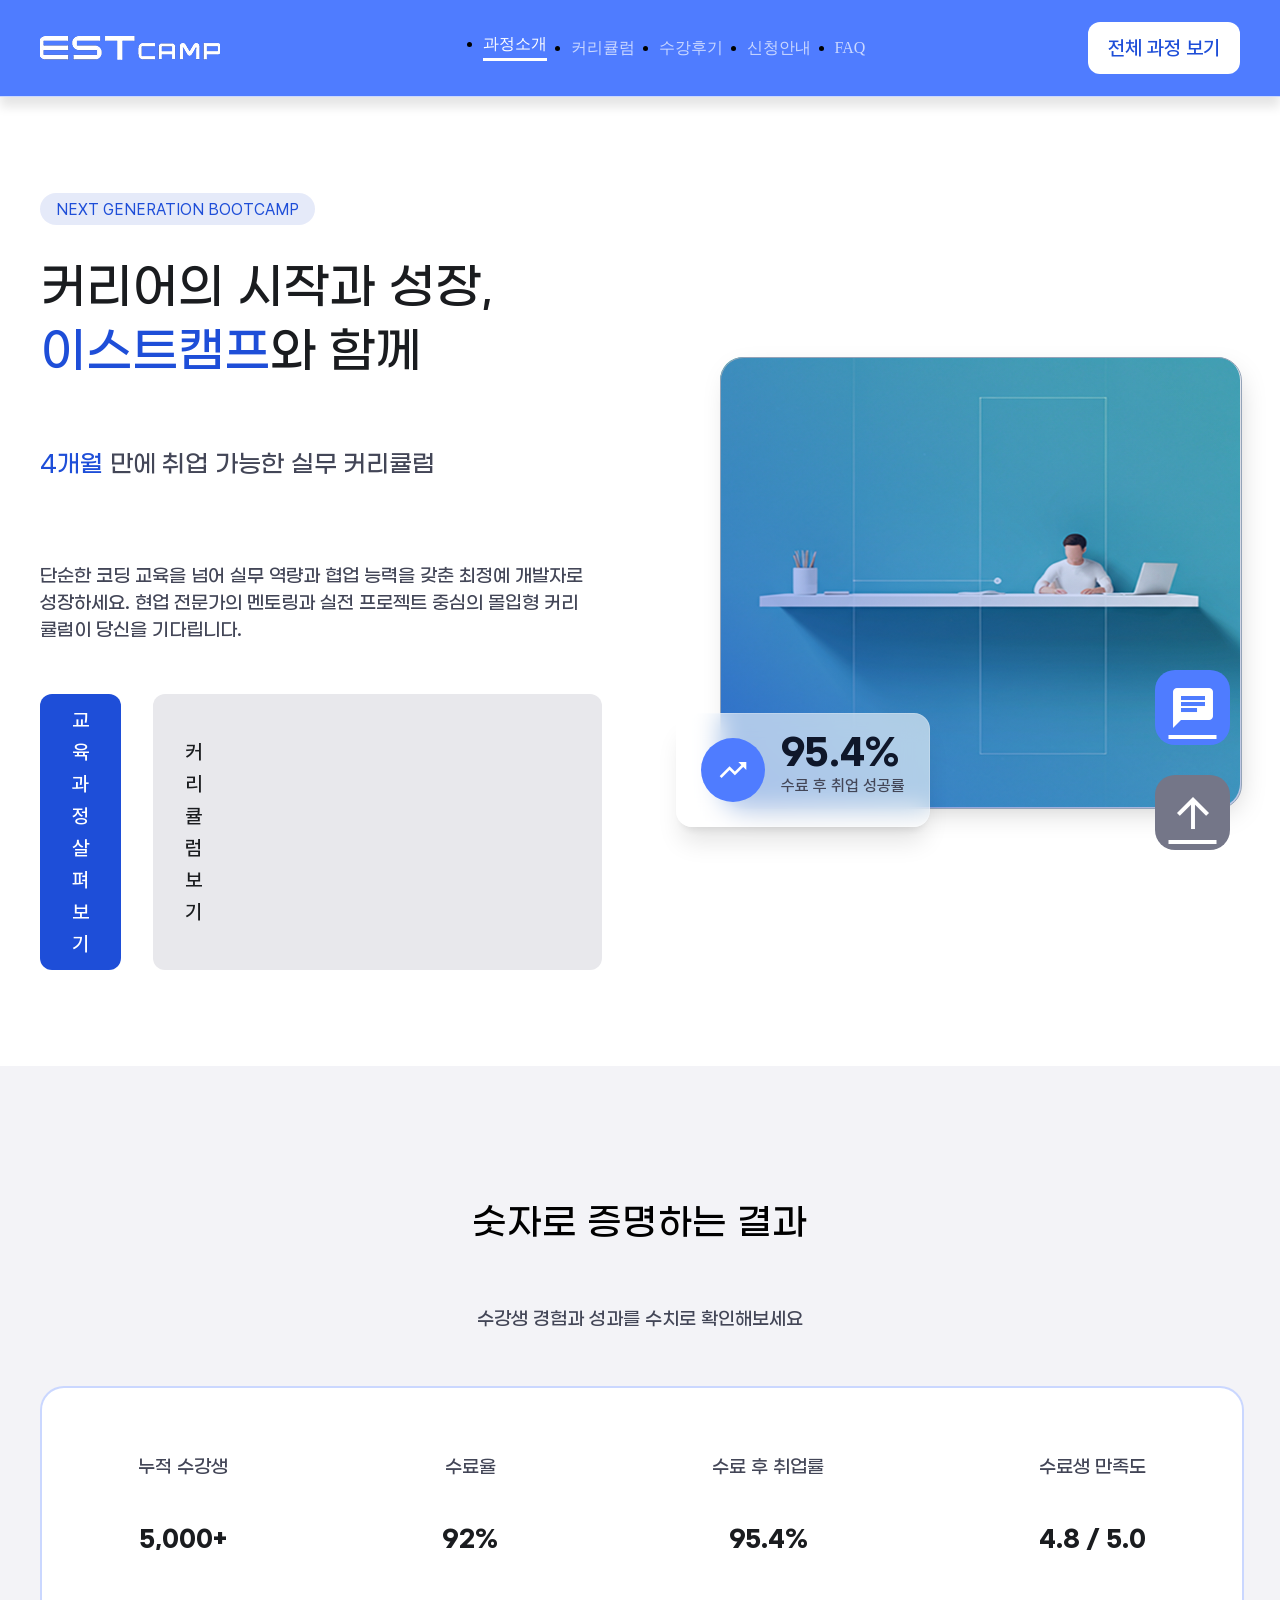
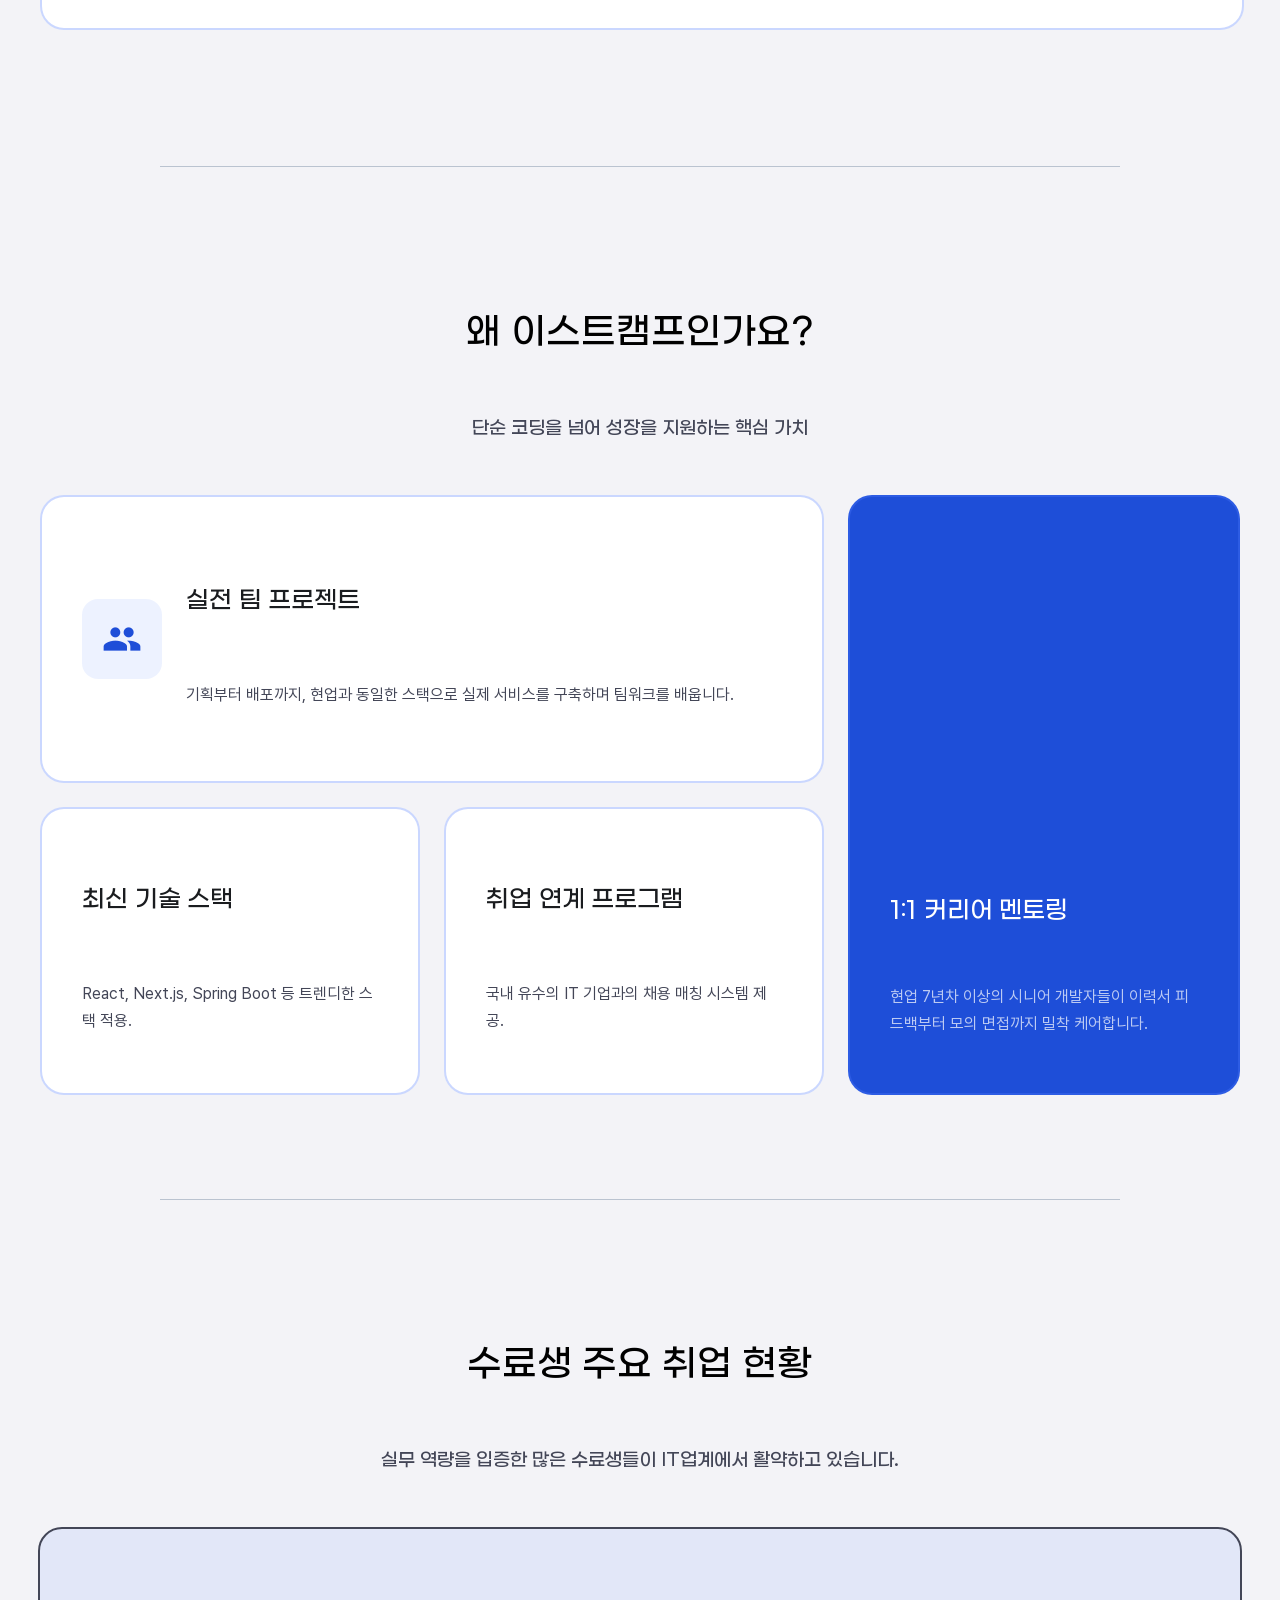
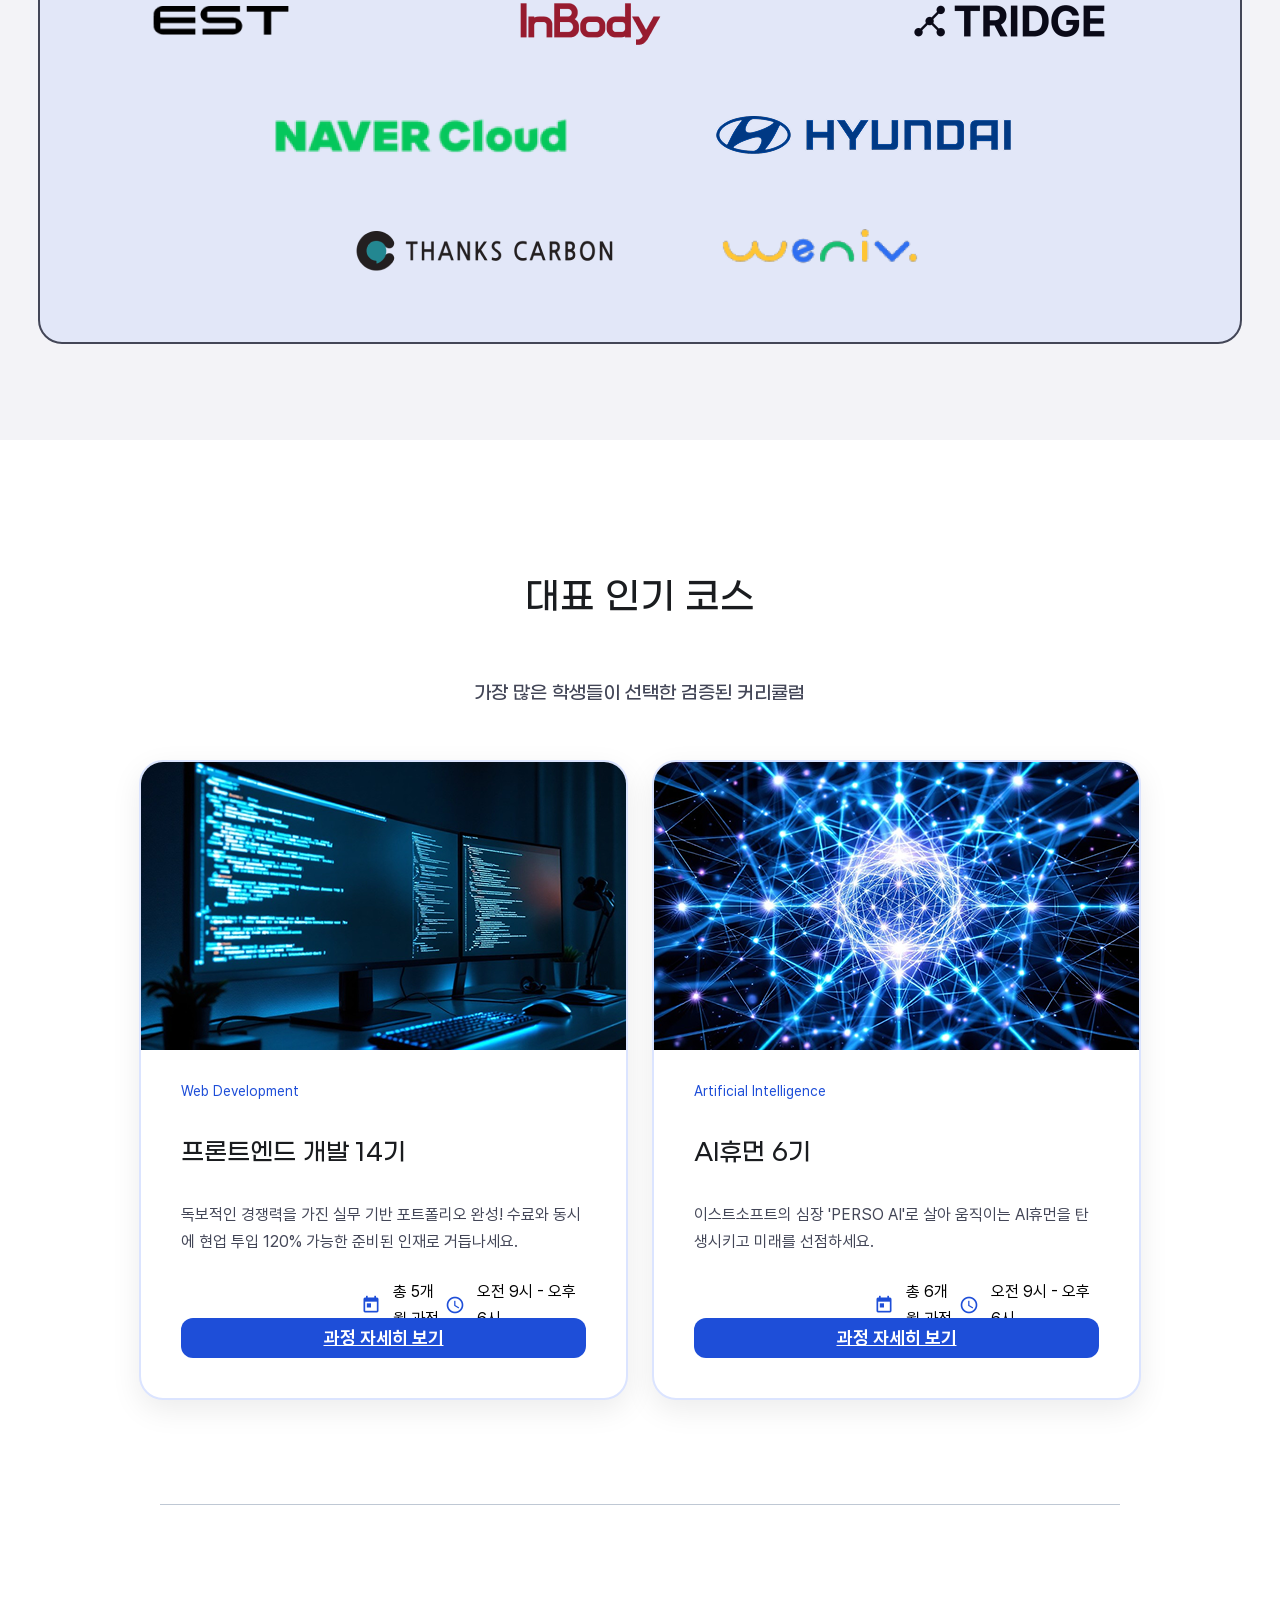
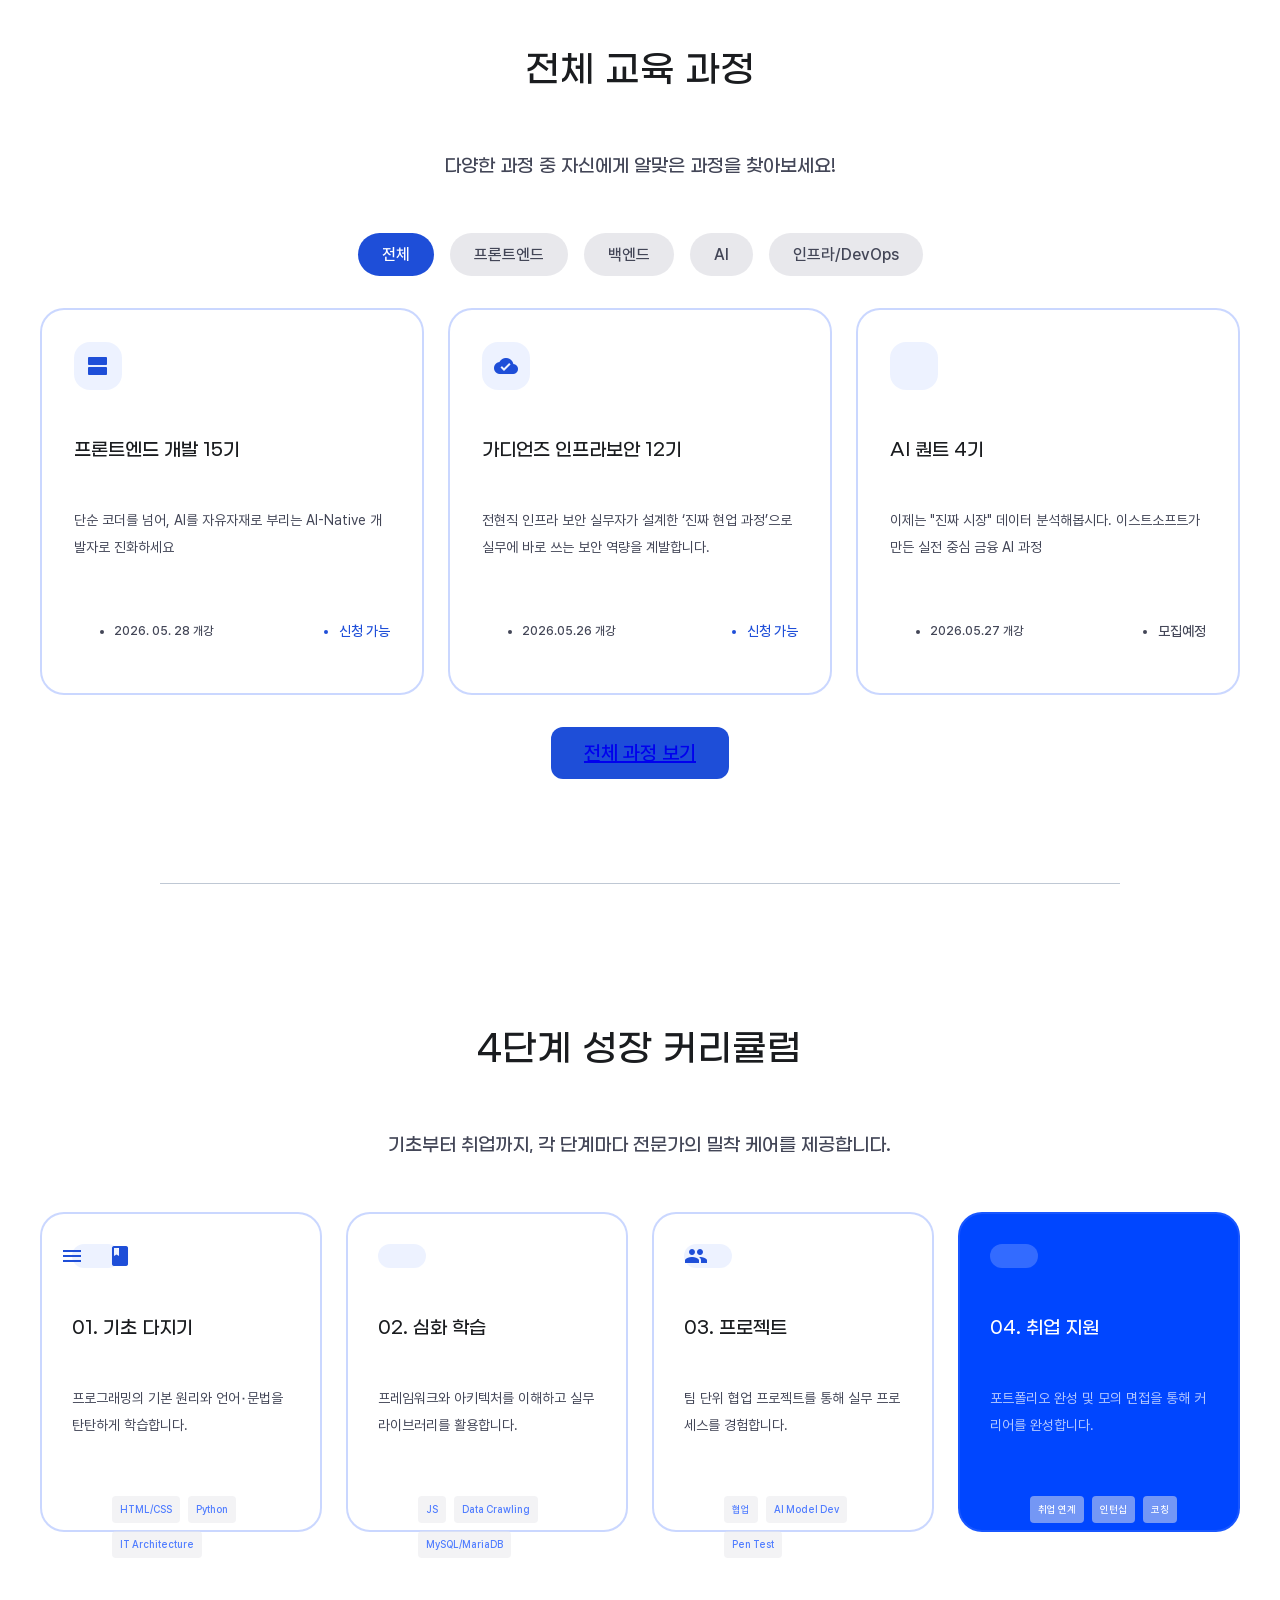
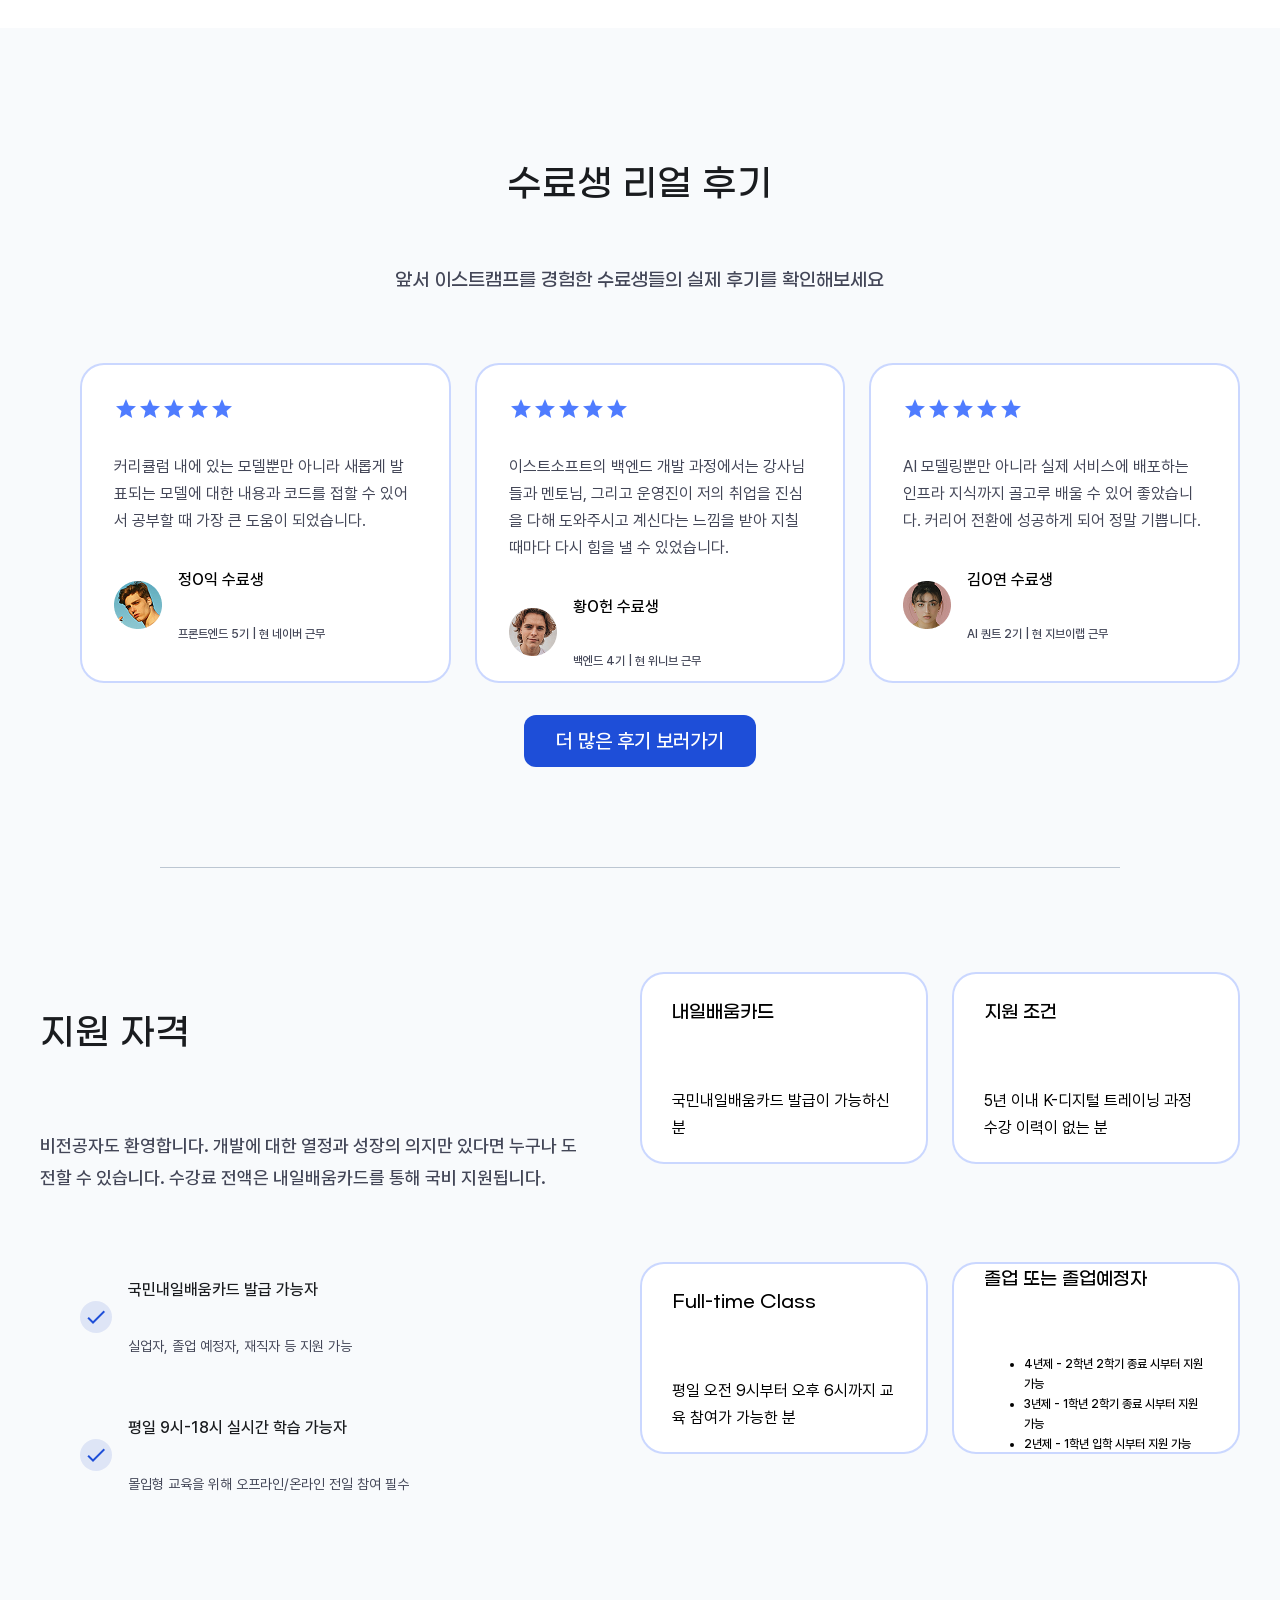
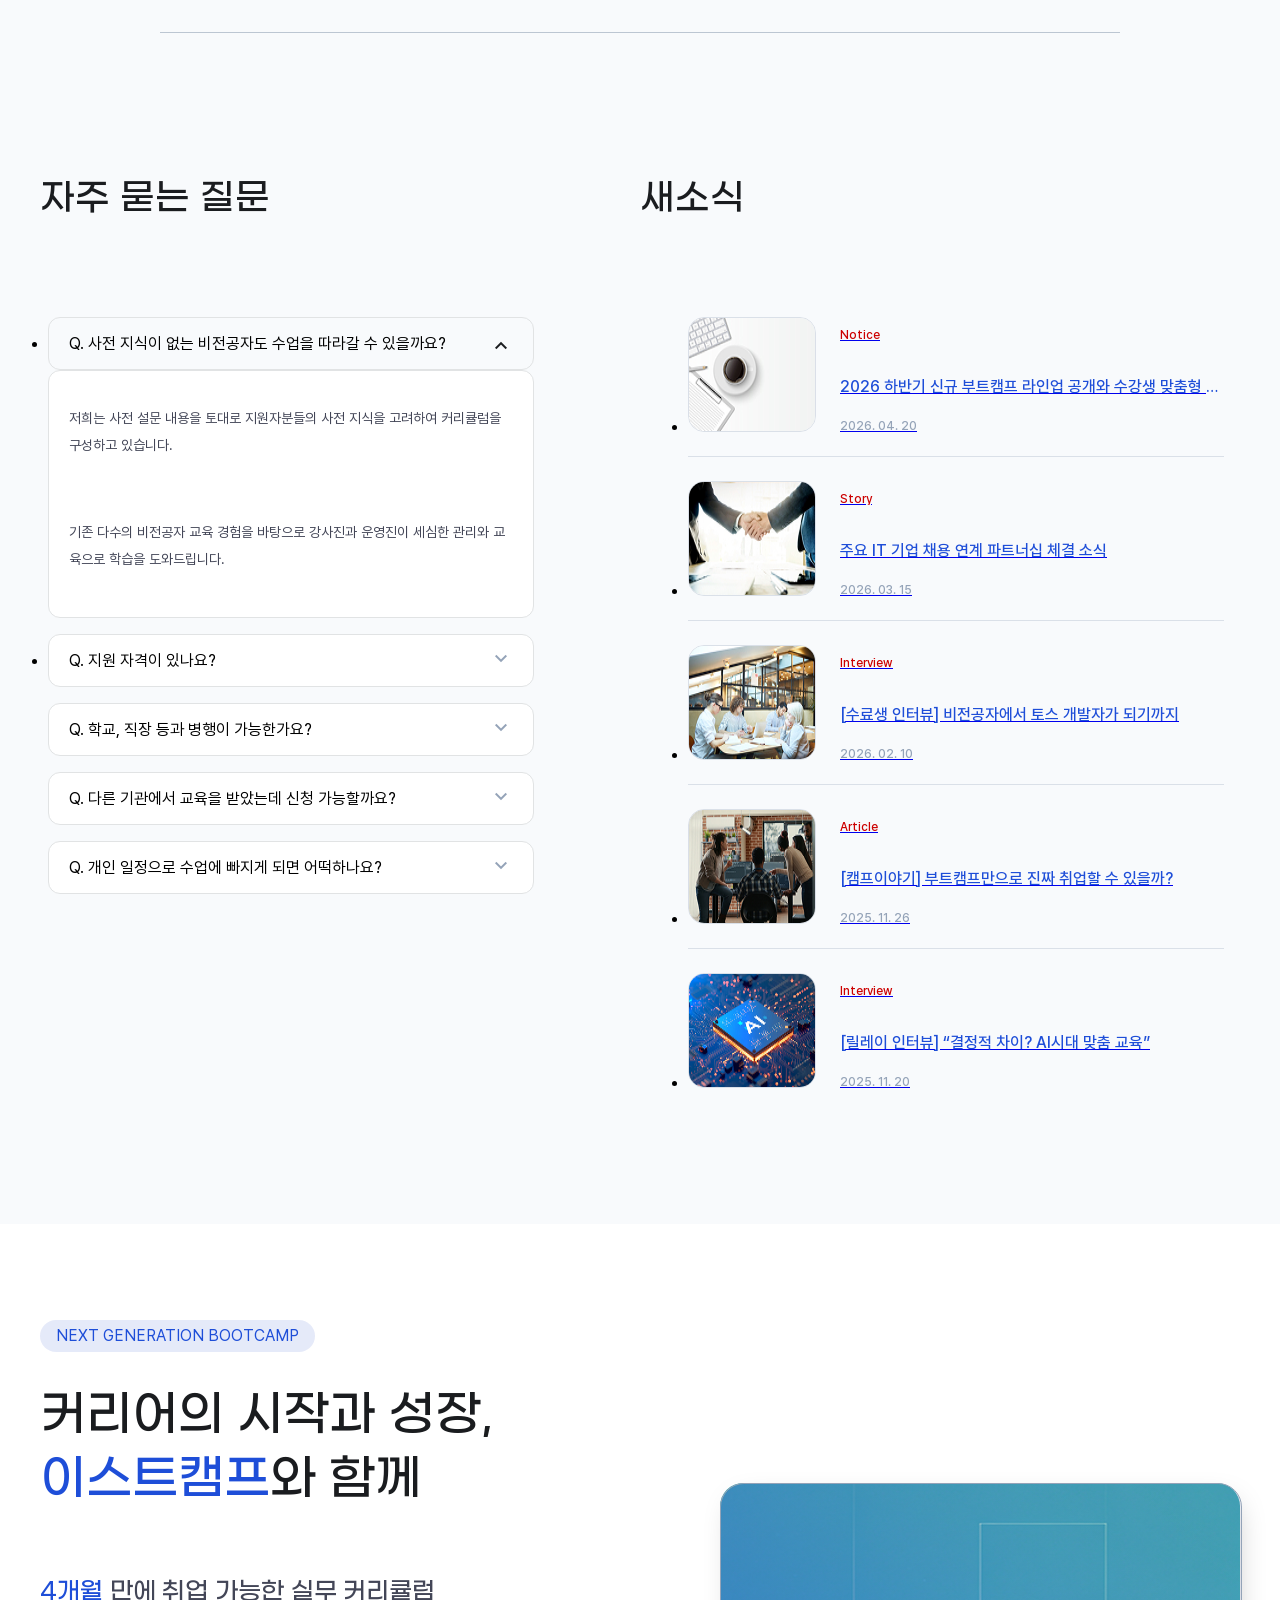
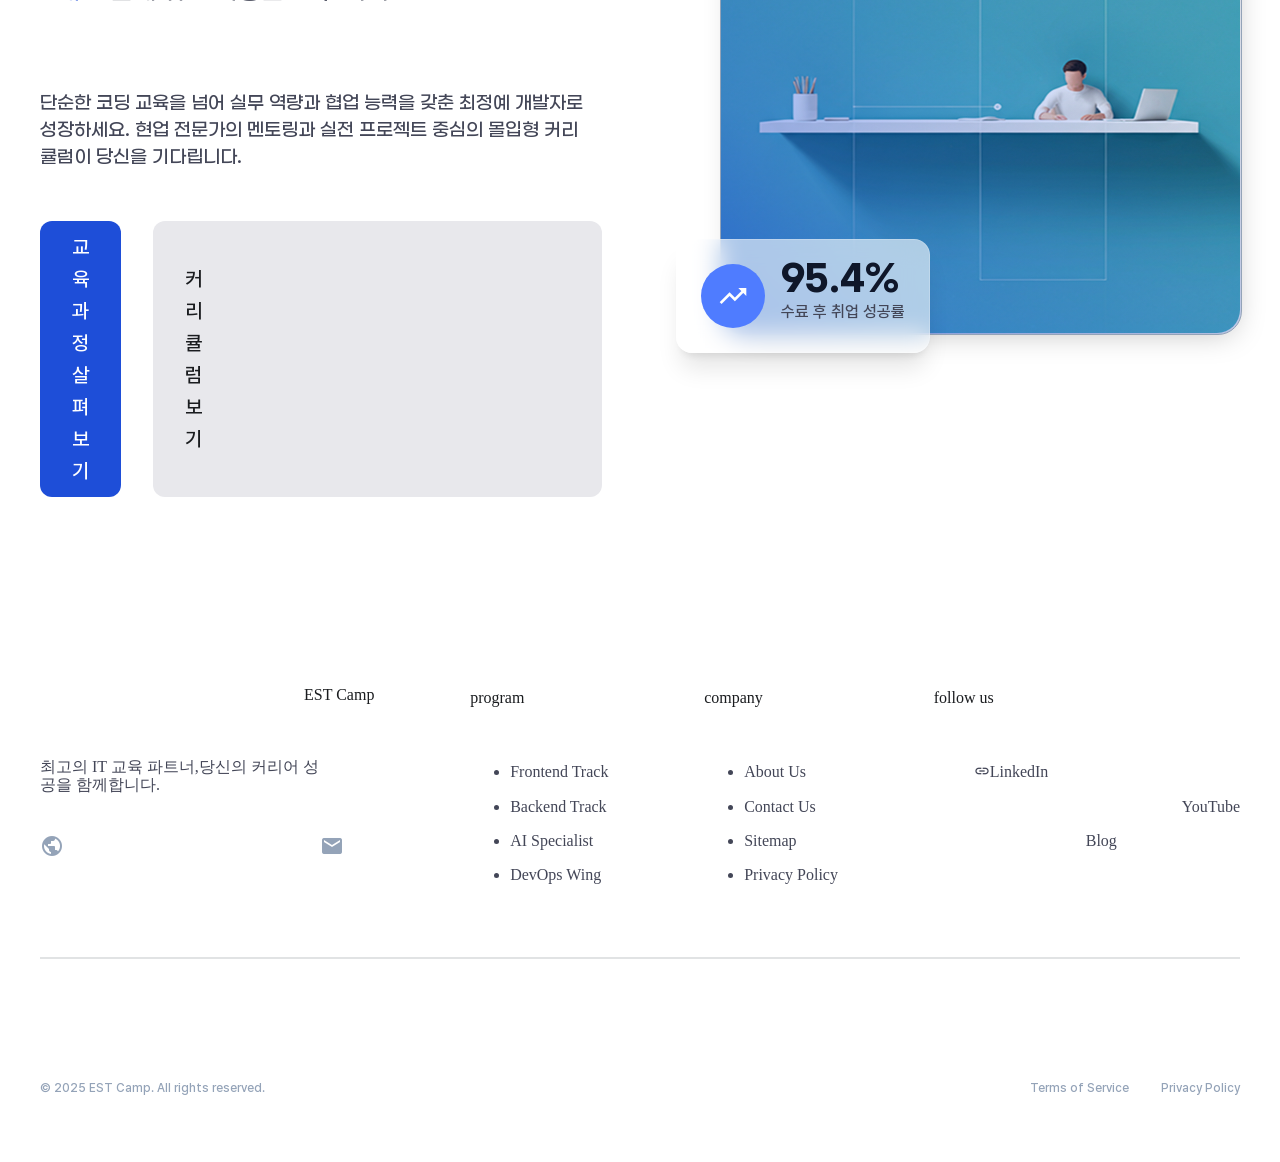
==== commit 78d1ce61: "Merge pull request #159 from raspbsb/fix-error fix: error" ====
--- a/index.html
+++ b/index.html
@@ -44,39 +44,39 @@
     <main>
       <!-- Hero Section - 최예빈 작업 -->
       <section class="hero-section section container horizontal">
-    <div class="hero-content-box vertical">
-    <span>next generation bootcamp</span>
-    <h2 class="hero-title">
-      커리어의 시작과 성장,<br /><em class="point-color">이스트캠프</em>와 함께
-    </h2>
-    <p class="hero-subtitle">
-      <em class="point-color">4개월</em> 만에 취업 가능한 실무 커리큘럼
-    </p>
-    <p class="hero-description">
-      단순한 코딩 교육을 넘어 실무 역량과 협업 능력을 갖춘 최정예 개발자로
-      성장하세요. 현업 전문가의 멘토링과 실전 프로젝트 중심의 몰입형 커리큘럼이 당신을 기다립니다.
-    </p>
-    <div class="hero-cta-buttons horizontal gap-l">
-      <a href="#" class="cta-btn-main btn btn-md bg-primary text-white">교육 과정 살펴보기</a>
-      <a href="#" class="btn-sub btn btn-md bg-main-button text-title-black gap-xs">
-        커리큘럼 보기<span class="material-icons">arrow_right_alt</span>
-      </a>
-    </div>
-    </div>
-
-  <div class="image-box">
-    <img src="images/hero-image.jpg" alt="작업 중인 개발자" />
-    <div class="hero-stats-card horizontal">
-      <div class="card-icon">
-        <span class="material-icons">trending_up</span>
-      </div>
-      <div class="card-text vertical">
-        <strong>95.4%</strong>
-        <span>수료 후 취업 성공률</span>
-      </div>
-    </div>
-  </div>
-</section>
+        <div class="hero-content-box vertical">
+          <span>next generation bootcamp</span>
+          <h2 class="hero-title">
+            커리어의 시작과 성장,<br /><em class="point-color">이스트캠프</em>와 함께
+          </h2>
+          <p class="hero-subtitle">
+            <em class="point-color">4개월</em> 만에 취업 가능한 실무 커리큘럼
+          </p>
+          <p class="hero-description">
+            단순한 코딩 교육을 넘어 실무 역량과 협업 능력을 갖춘 최정예 개발자로 성장하세요. 현업
+            전문가의 멘토링과 실전 프로젝트 중심의 몰입형 커리큘럼이 당신을 기다립니다.
+          </p>
+          <div class="hero-cta-buttons horizontal gap-l">
+            <a href="#" class="cta-btn-main btn btn-md bg-primary text-white">교육 과정 살펴보기</a>
+            <a href="#" class="btn-sub btn btn-md bg-main-button text-title-black gap-xs">
+              커리큘럼 보기<span class="material-icons">arrow_right_alt</span>
+            </a>
+          </div>
+        </div>
+
+        <div class="image-box">
+          <img src="images/hero-image.jpg" alt="작업 중인 개발자" />
+          <div class="hero-stats-card horizontal">
+            <div class="card-icon">
+              <span class="material-icons">trending_up</span>
+            </div>
+            <div class="card-text vertical">
+              <strong>95.4%</strong>
+              <span>수료 후 취업 성공률</span>
+            </div>
+          </div>
+        </div>
+      </section>
       <!-- Hero Section 종료 -->
 
       <!-- Trust Group - 김해나 작업 -->
@@ -88,7 +88,7 @@
             <h2 class="heading-l">숫자로 증명하는 결과</h2>
             <p class="heading-s text-main-black">수강생 경험과 성과를 수치로 확인해보세요</p>
             <div class="data-box horizontal">
-              <ul class="data-list">
+              <ul class="data-list justify-between">
                 <li class="heading-s text-main-black">
                   누적 수강생
                   <strong class="heading-m text-title-black">5,000+</strong>
@@ -281,6 +281,14 @@
                 다양한 과정 중 자신에게 알맞은 과정을 찾아보세요!
               </p>
             </div>
+            <!-- 2. 카테고리 버튼 -->
+            <div class="category-buttons gap-s horizontal">
+              <button class="btn cate-btn-blue">전체</button>
+              <button class="btn cate-btn">프론트엔드</button>
+              <button class="btn cate-btn">백엔드</button>
+              <button class="btn cate-btn">AI</button>
+              <button class="btn cate-btn">인프라/DevOps</button>
+            </div>
 
             <!-- 3. 프로그램 카드 리스트 (3개 구성) -->
             <div class="all-courses-list gap-m horizontal">
@@ -289,7 +297,7 @@
                 <div class="icon-box-small">
                   <span class="material-icons">view_agenda</span>
                 </div>
-                <div class="text-group">
+                <div class="program-text-group">
                   <h3>프론트엔드 개발 15기</h3>
                   <p class="description">
                     단순 코더를 넘어, AI를 자유자재로 부리는 AI-Native 개발자로 진화하세요
@@ -308,7 +316,7 @@
                 <div class="icon-box-small">
                   <span class="material-icons">cloud_done</span>
                 </div>
-                <div class="text-group">
+                <div class="program-text-group">
                   <h3>가디언즈 인프라보안 12기</h3>
                   <p class="description">
                     전현직 인프라 보안 실무자가 설계한 ‘진짜 현업 과정’으로 실무에 바로 쓰는 보안
@@ -328,8 +336,8 @@
                 <div class="icon-box-small">
                   <span class="material-icons">analytics</span>
                 </div>
-                <div class="text-group">
-                  <h3>가디언즈 AI 퀀트 4기</h3>
+                <div class="program-text-group">
+                  <h3>AI 퀀트 4기</h3>
                   <p class="description">
                     이제는 "진짜 시장" 데이터 분석해봅시다. 이스트소프트가 만든 실전 중심 금융 AI
                     과정
@@ -370,7 +378,7 @@
                 <div class="icon-box-small">
                   <span class="material-icons">menu_book</span>
                 </div>
-                <div class="text-group">
+                <div class="program-text-group">
                   <h3>01. 기초 다지기</h3>
                   <p class="description">
                     프로그래밍의 기본 원리와 언어⋅문법을 탄탄하게 학습합니다.
@@ -390,7 +398,7 @@
                 <div class="icon-box-small">
                   <span class="material-icons">psychology</span>
                 </div>
-                <div class="text-group">
+                <div class="program-text-group">
                   <h3>02. 심화 학습</h3>
                   <p class="description">
                     프레임워크와 아키텍처를 이해하고 실무 라이브러리를 활용합니다.
@@ -410,7 +418,7 @@
                 <div class="icon-box-small">
                   <span class="material-icons">groups</span>
                 </div>
-                <div class="text-group">
+                <div class="program-text-group">
                   <h3>03. 프로젝트</h3>
                   <p class="description">
                     팀 단위 협업 프로젝트를 통해 실무 프로세스를 경험합니다.
@@ -430,7 +438,7 @@
                 <div class="icon-box-small-blue">
                   <span class="material-icons">work_outline</span>
                 </div>
-                <div class="text-group-blue">
+                <div class="program-text-group-blue">
                   <h3>04. 취업 지원</h3>
                   <p class="description">
                     포트폴리오 완성 및 모의 면접을 통해 커리어를 완성합니다.
@@ -927,18 +935,18 @@
             </a>
           </div>
         </div>
-          <div class="image-box">
-            <img src="images/hero-image.jpg" alt="작업 중인 개발자" />
-            <article class="hero-stats-card horizontal">
-              <div class="card-icon">
-                <span class="material-icons">trending_up</span>
-              </div>
-              <div class="card-text vertical">
-                <strong>95.4%</strong>
-                <span>수료 후 취업 성공률</span>
-              </div>
-            </article>
-          </div>
+        <div class="image-box">
+          <img src="images/hero-image.jpg" alt="작업 중인 개발자" />
+          <article class="hero-stats-card horizontal">
+            <div class="card-icon">
+              <span class="material-icons">trending_up</span>
+            </div>
+            <div class="card-text vertical">
+              <strong>95.4%</strong>
+              <span>수료 후 취업 성공률</span>
+            </div>
+          </article>
+        </div>
       </section>
       <!--최종 CTA 최예빈 작업끝-->
     </main>
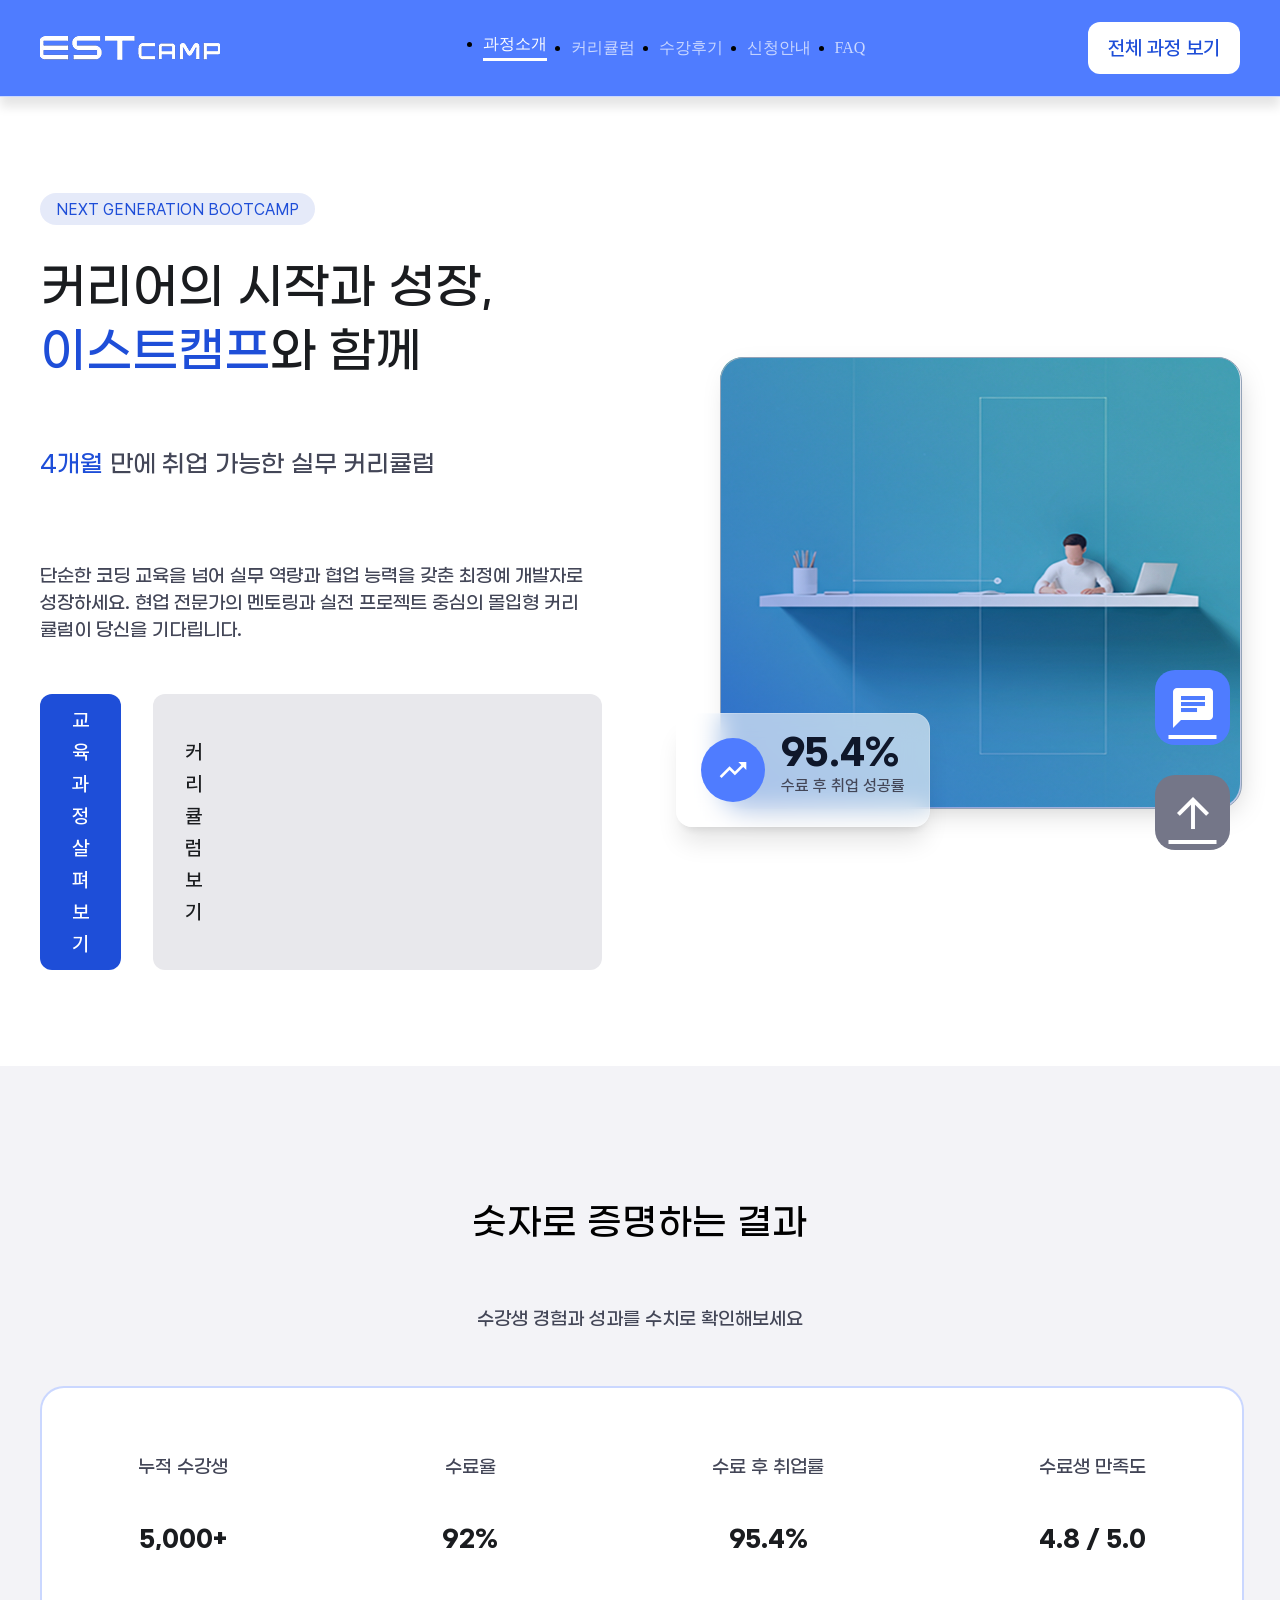
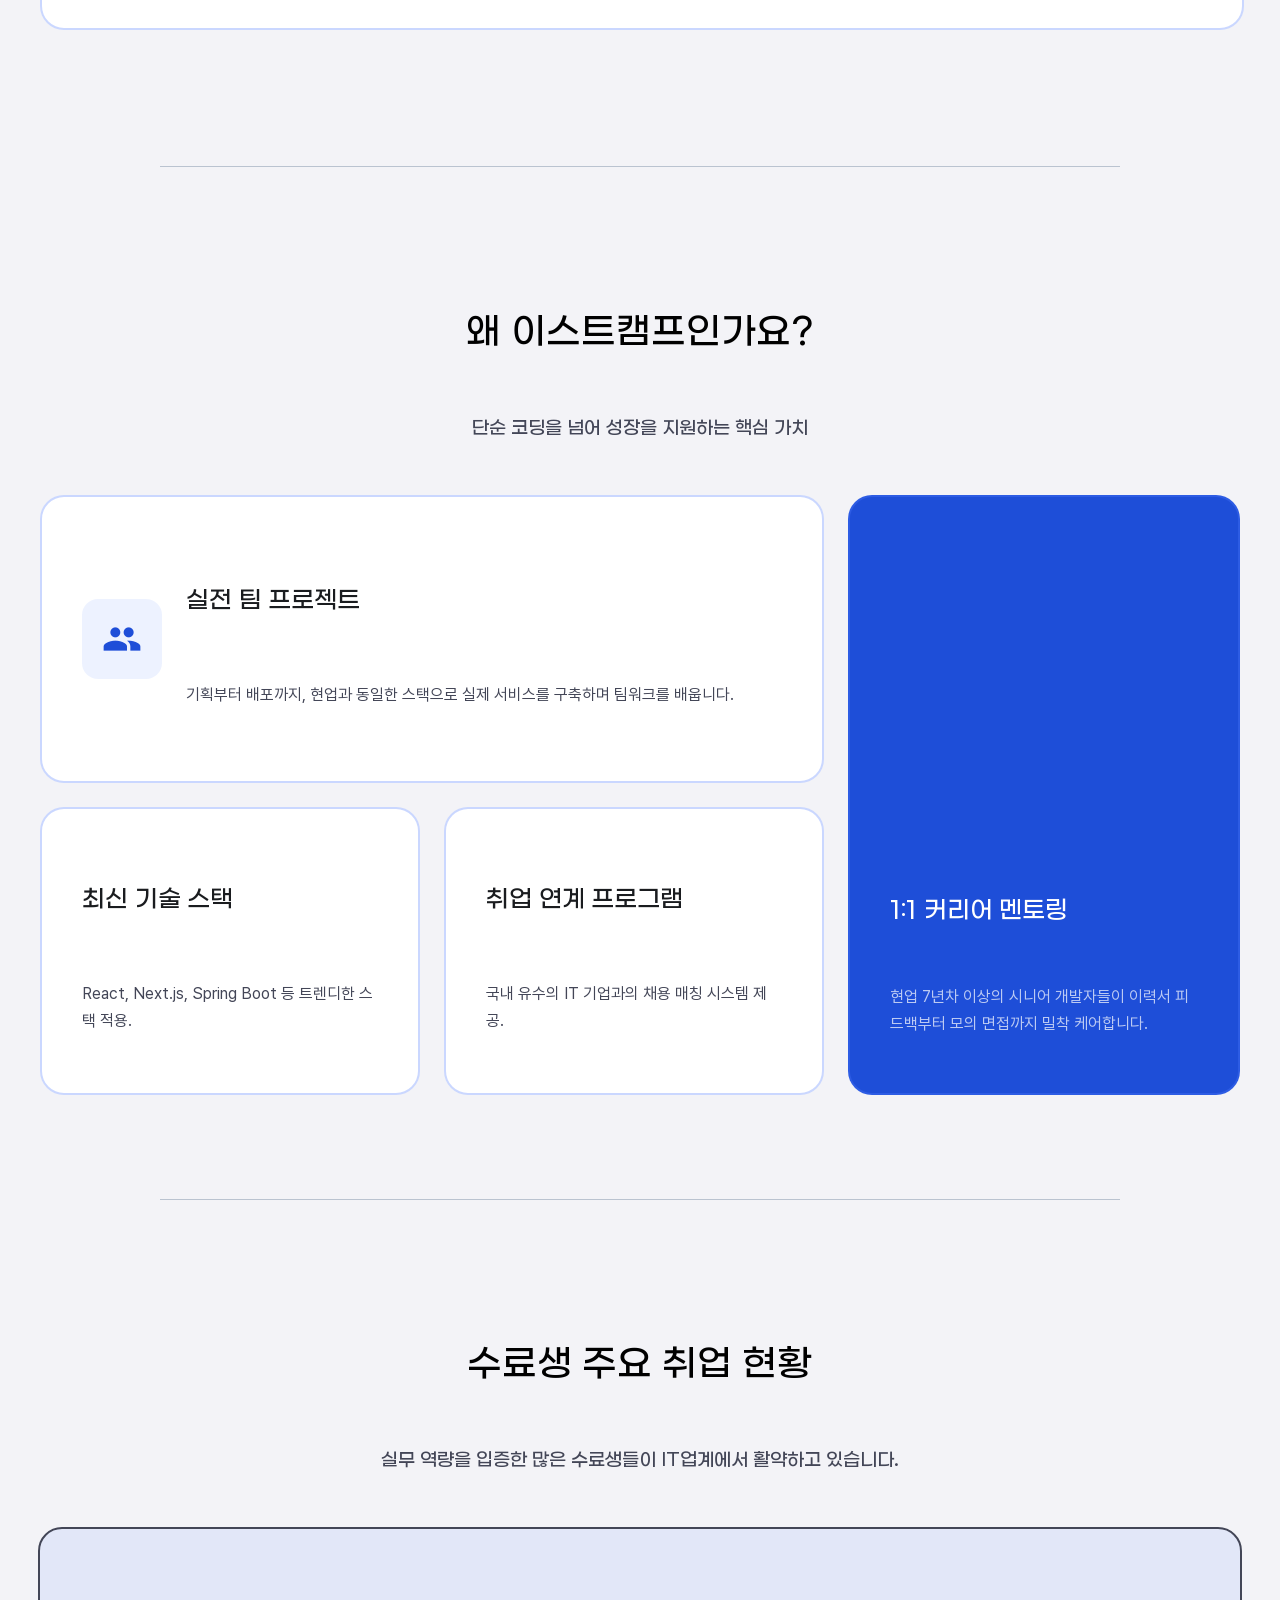
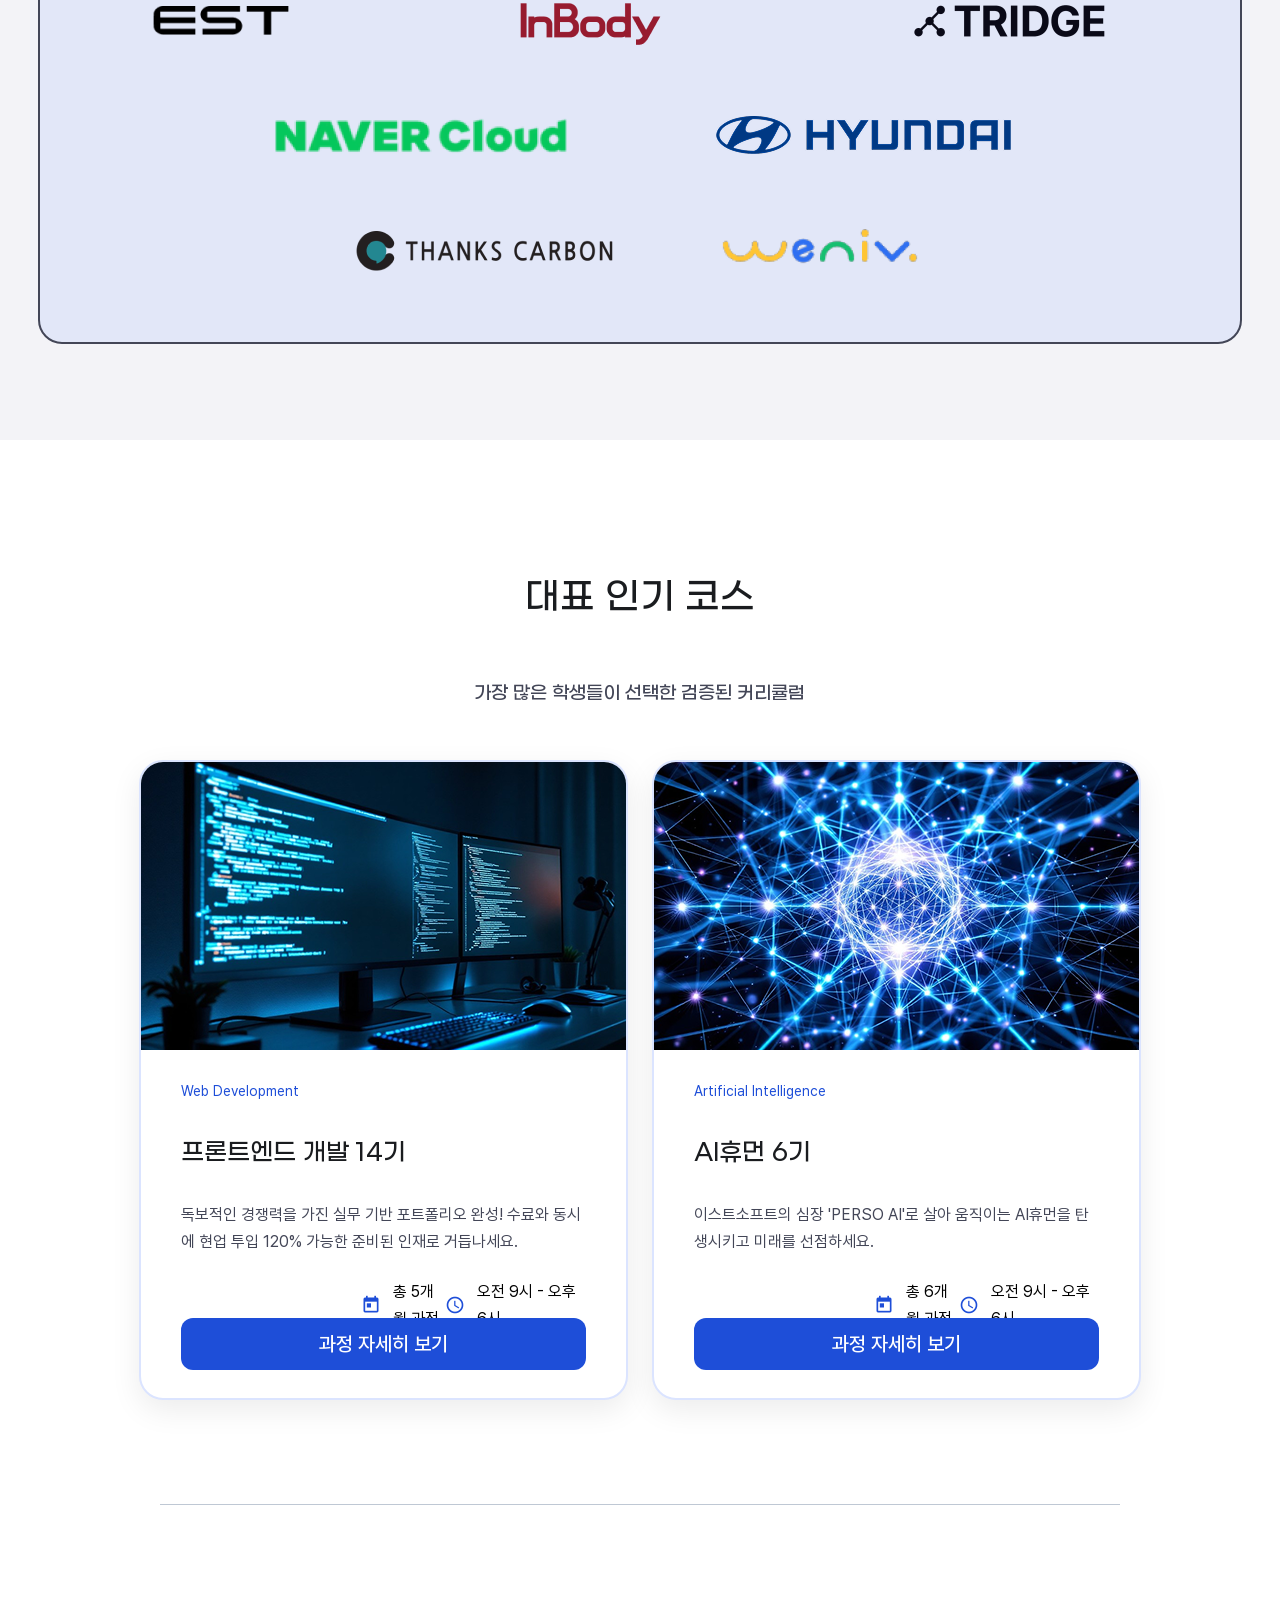
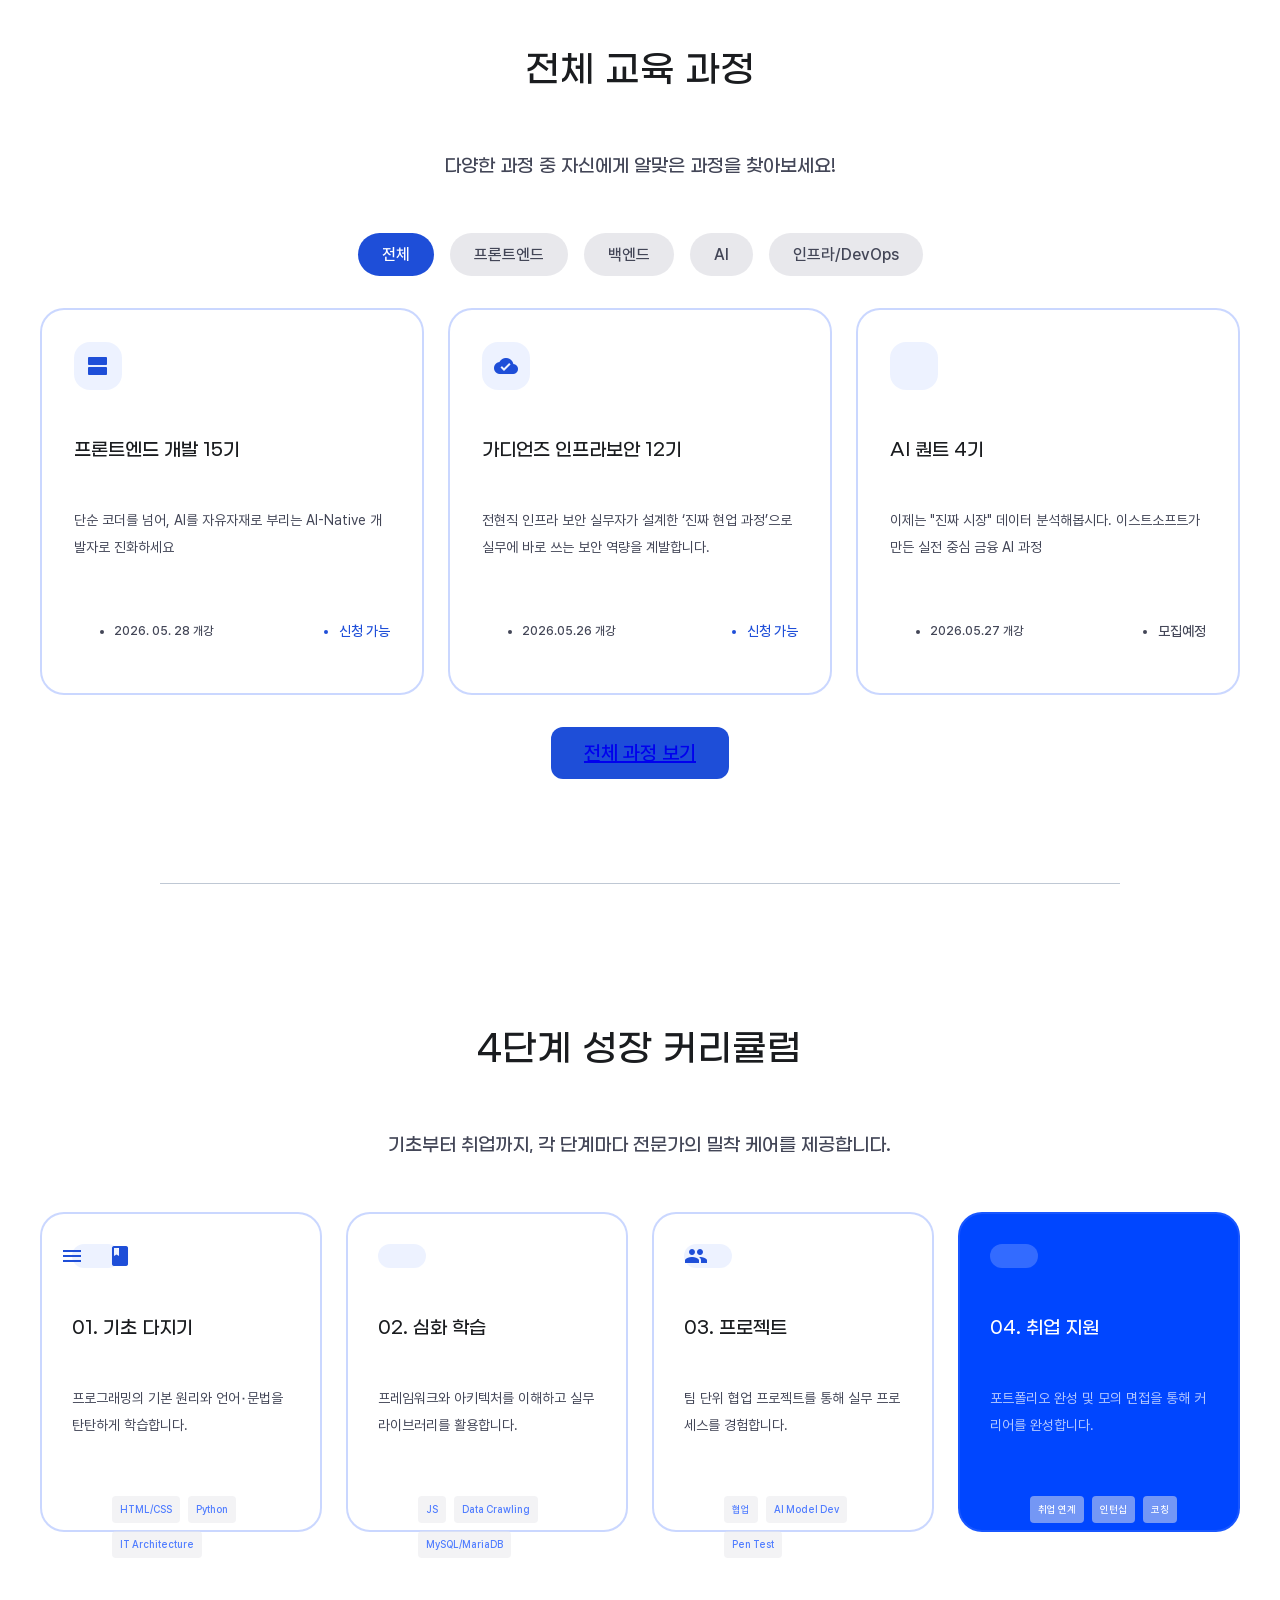
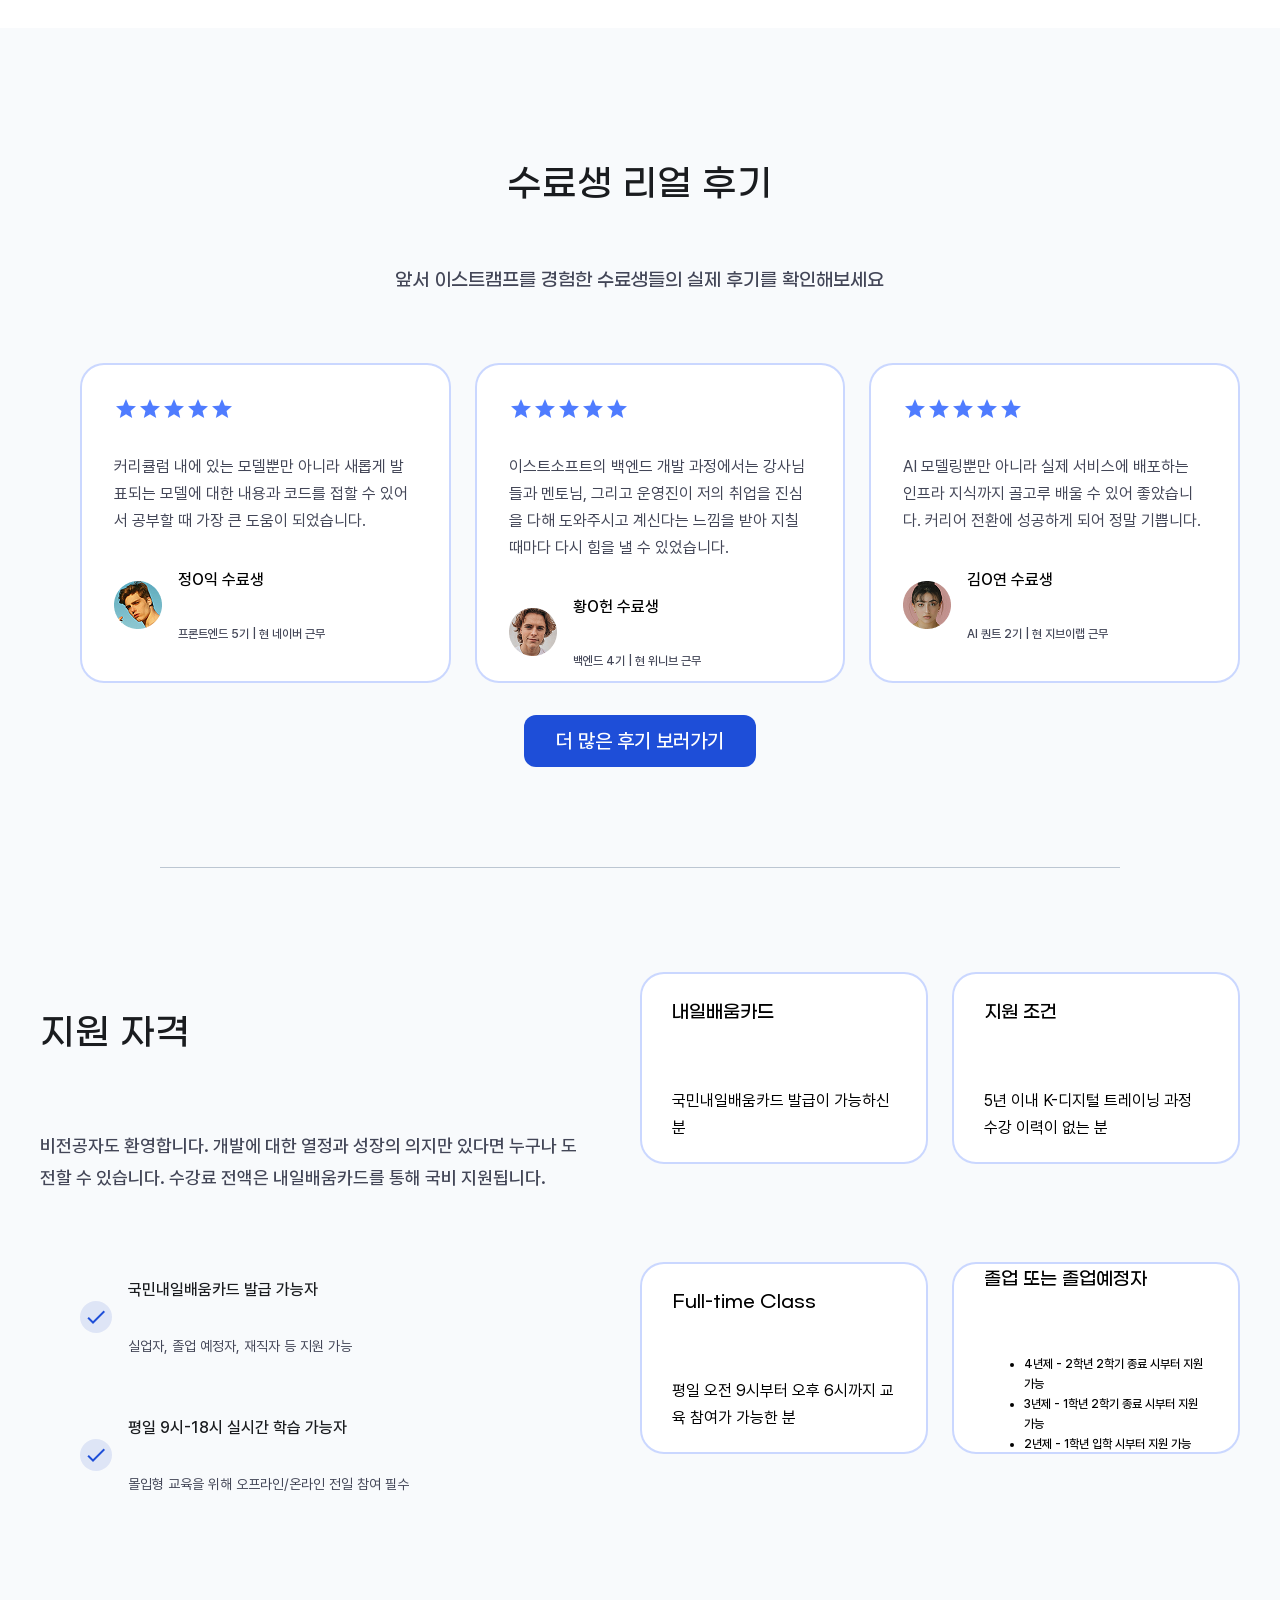
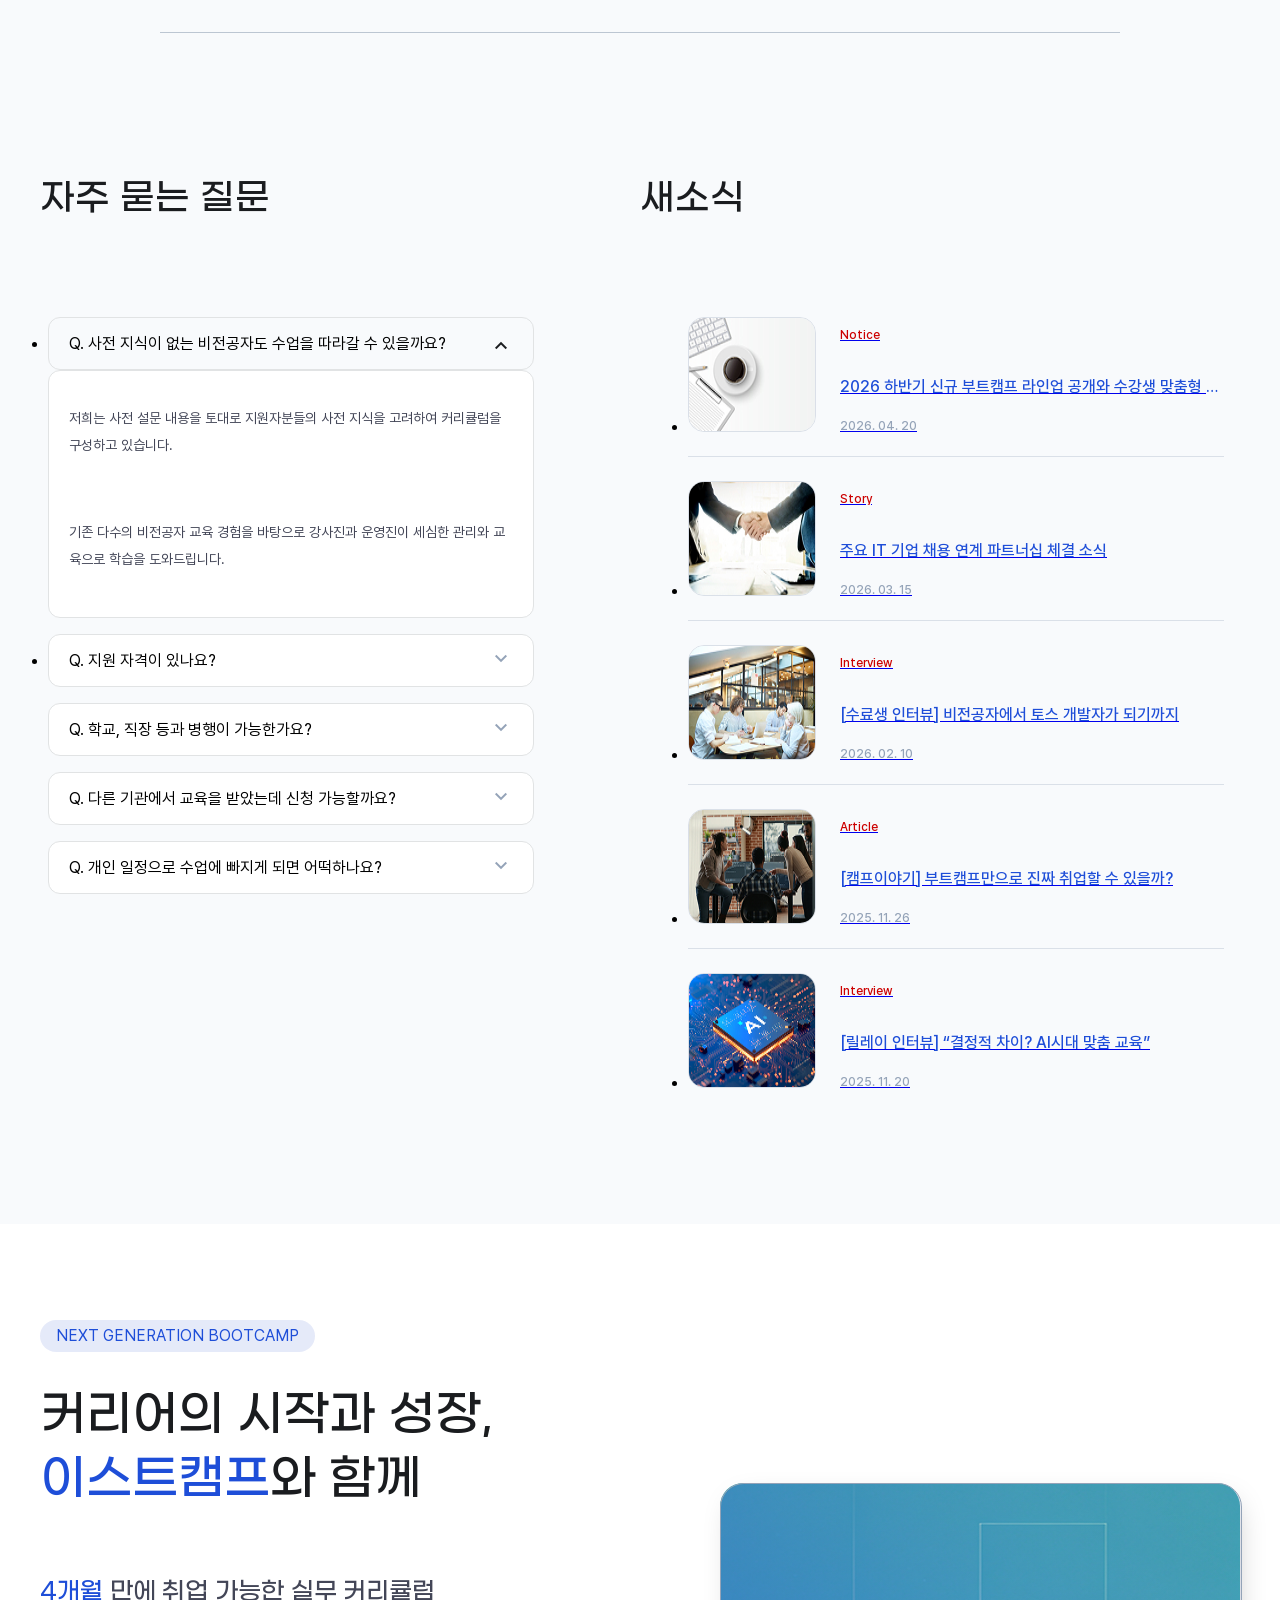
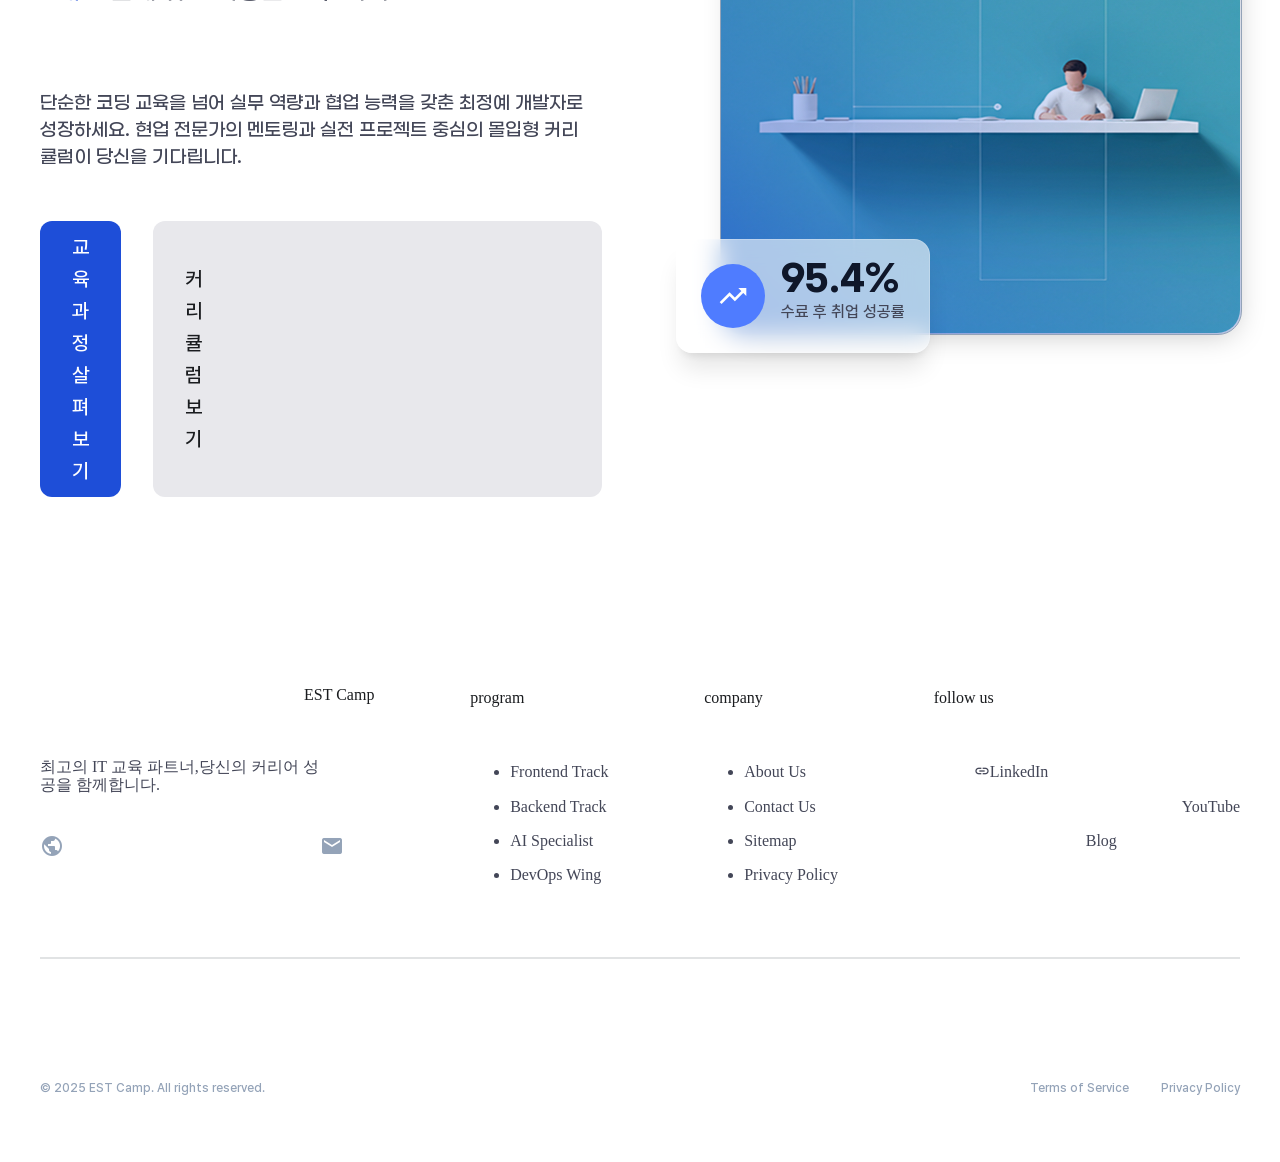
==== commit 034b1def: "fix: program" ====
--- a/index.html
+++ b/index.html
@@ -226,7 +226,7 @@
                     </ul>
                   </div>
 
-                  <a href="/program-detail" class="cta-button-main-item"> 과정 자세히 보기 </a>
+                  <a href="#" class="cta-button-main-item btn btn-md text-white bg-primary"> 과정 자세히 보기 </a>
                 </div>
               </article>
 
@@ -263,7 +263,7 @@
                     </ul>
                   </div>
 
-                  <a href="/program-detail" class="cta-button-main-item"> 과정 자세히 보기 </a>
+                  <a href="#" class="cta-button-main-item btn btn-md text-white bg-primary"> 과정 자세히 보기 </a>
                 </div>
               </article>
             </div>
--- a/css/index.css
+++ b/css/index.css
@@ -473,7 +473,7 @@
 }
 
 /* 버튼 */
-.programs-section-group .image-card-big-item .cta-button-main-item {
+/* .programs-section-group .image-card-big-item .cta-button-main-item {
   display: flex;
   justify-content: center;
   align-items: center;
@@ -487,7 +487,8 @@
   font-size: 18px;
   font-weight: 600;
   cursor: pointer;
-}
+} */
+
 /* 커리큘럼 섹션 - 아이콘 카드 */
 .programs-section-group .icon-vertical-card-tag {
   display: flex;
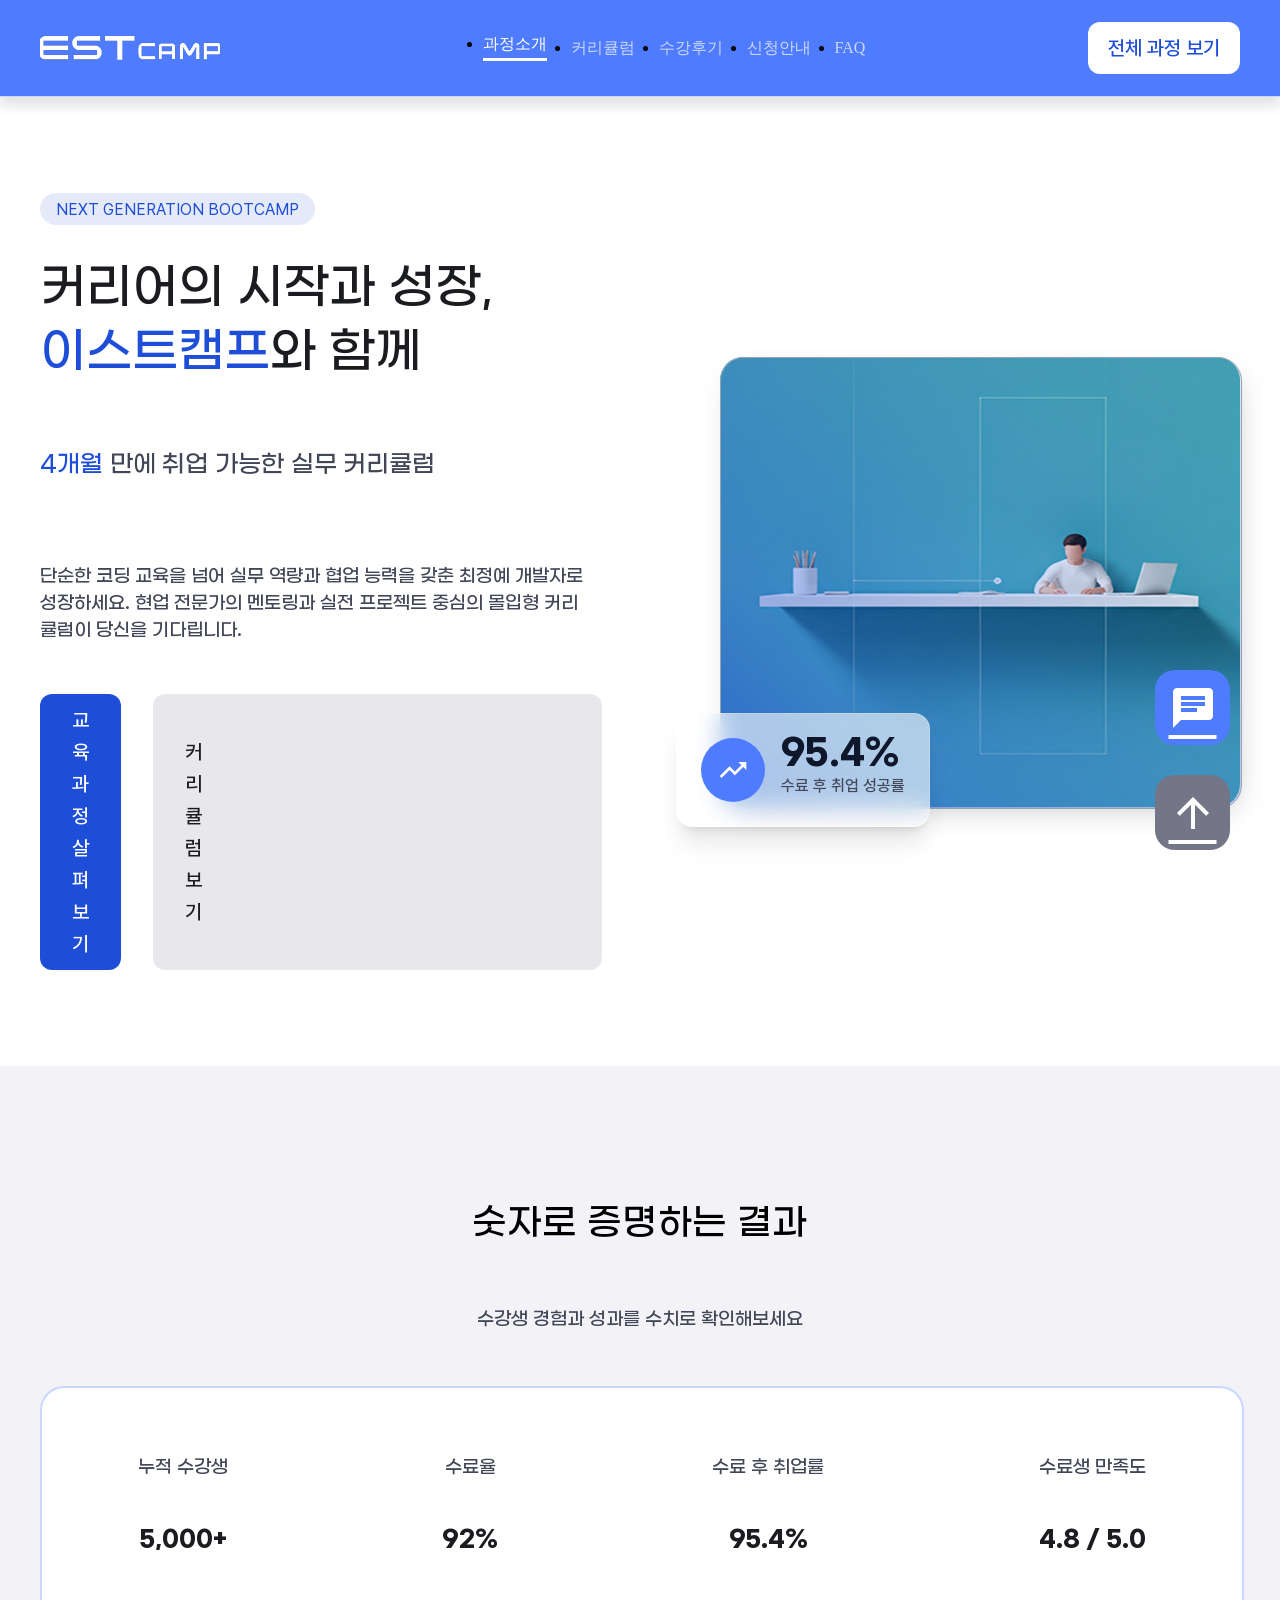
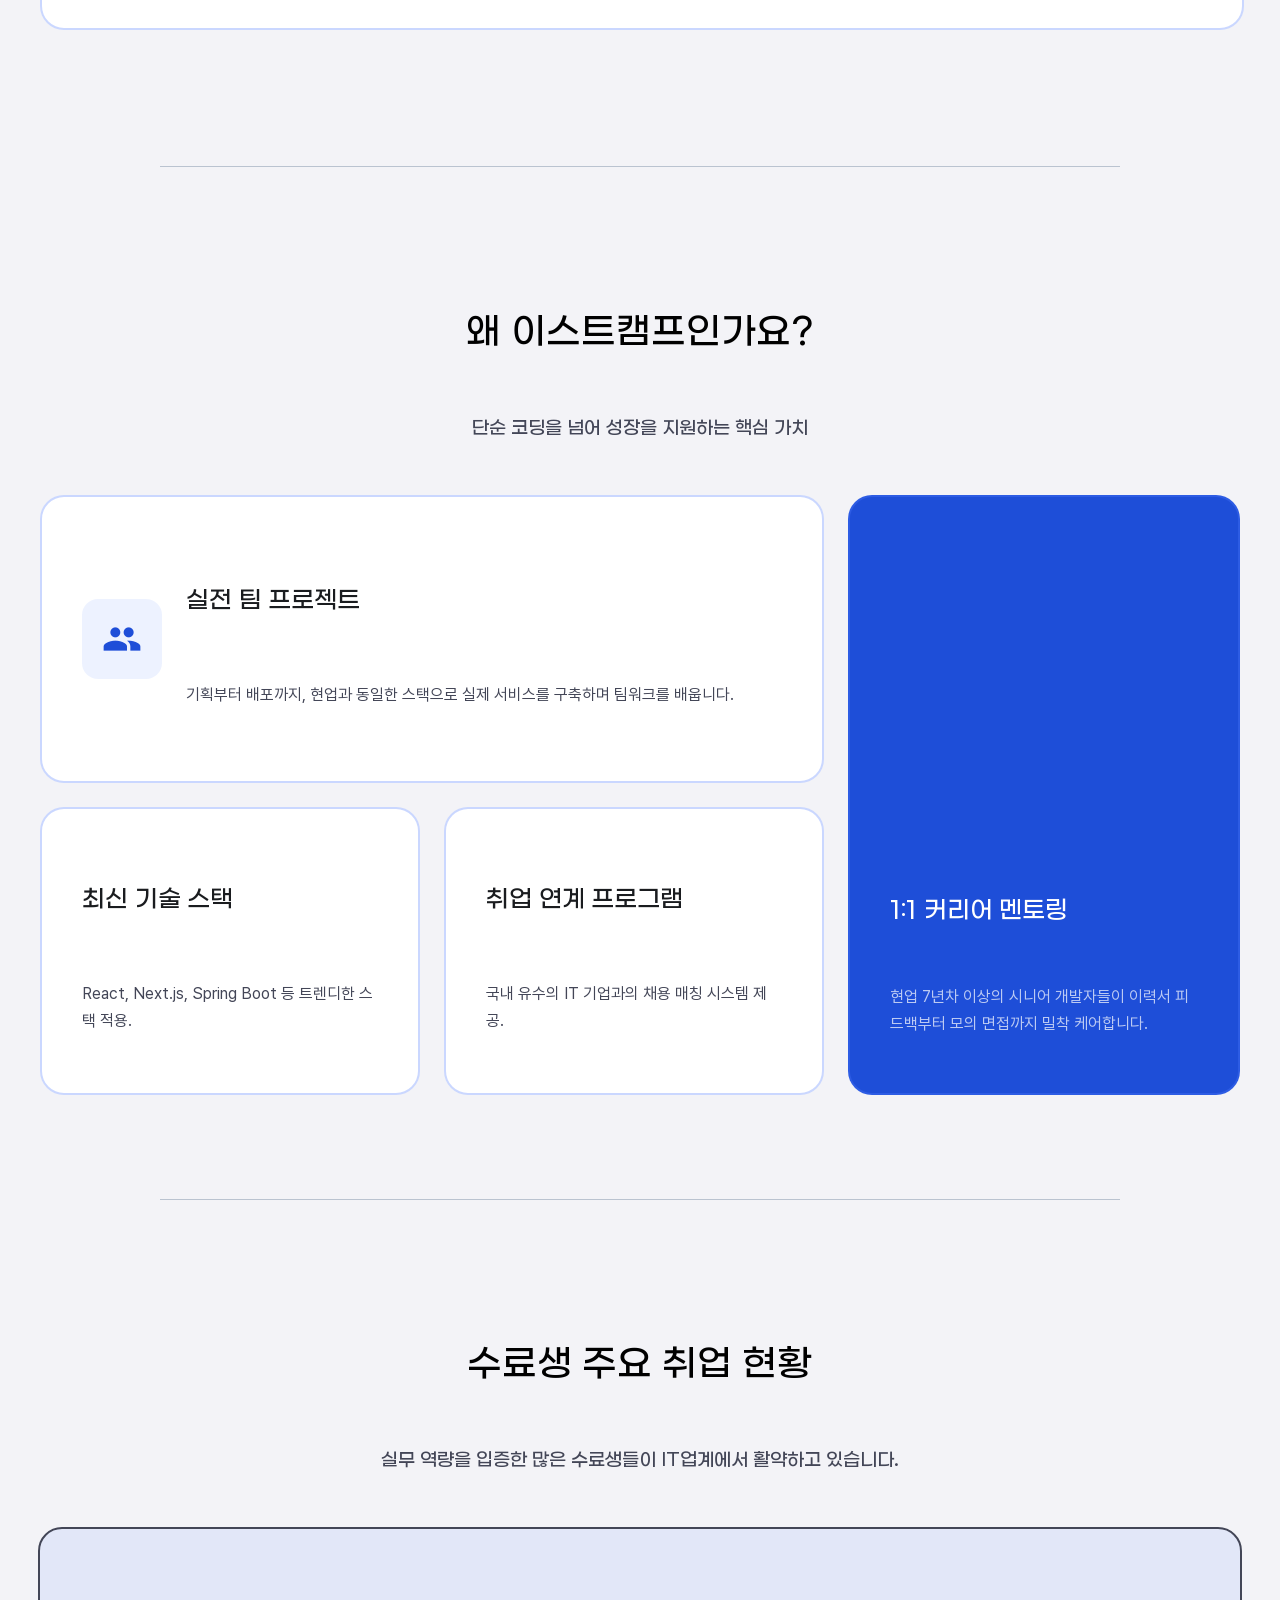
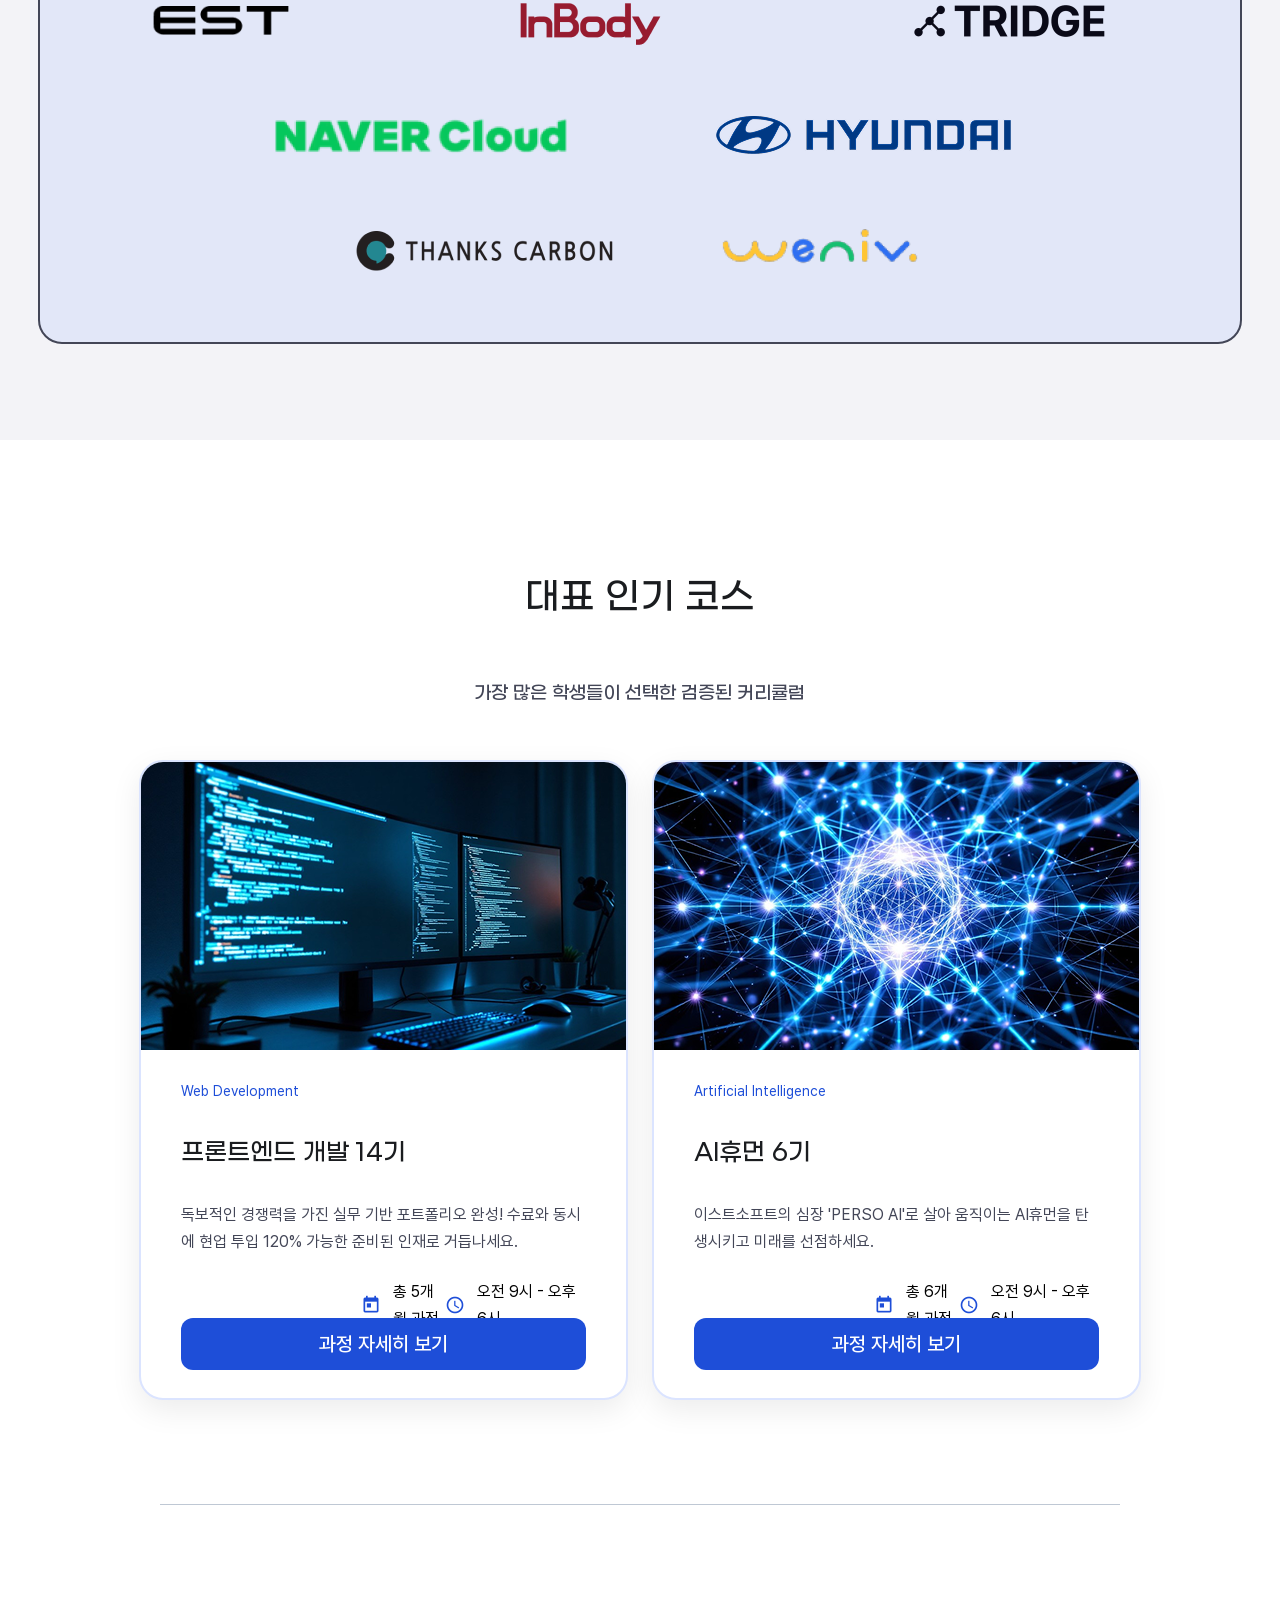
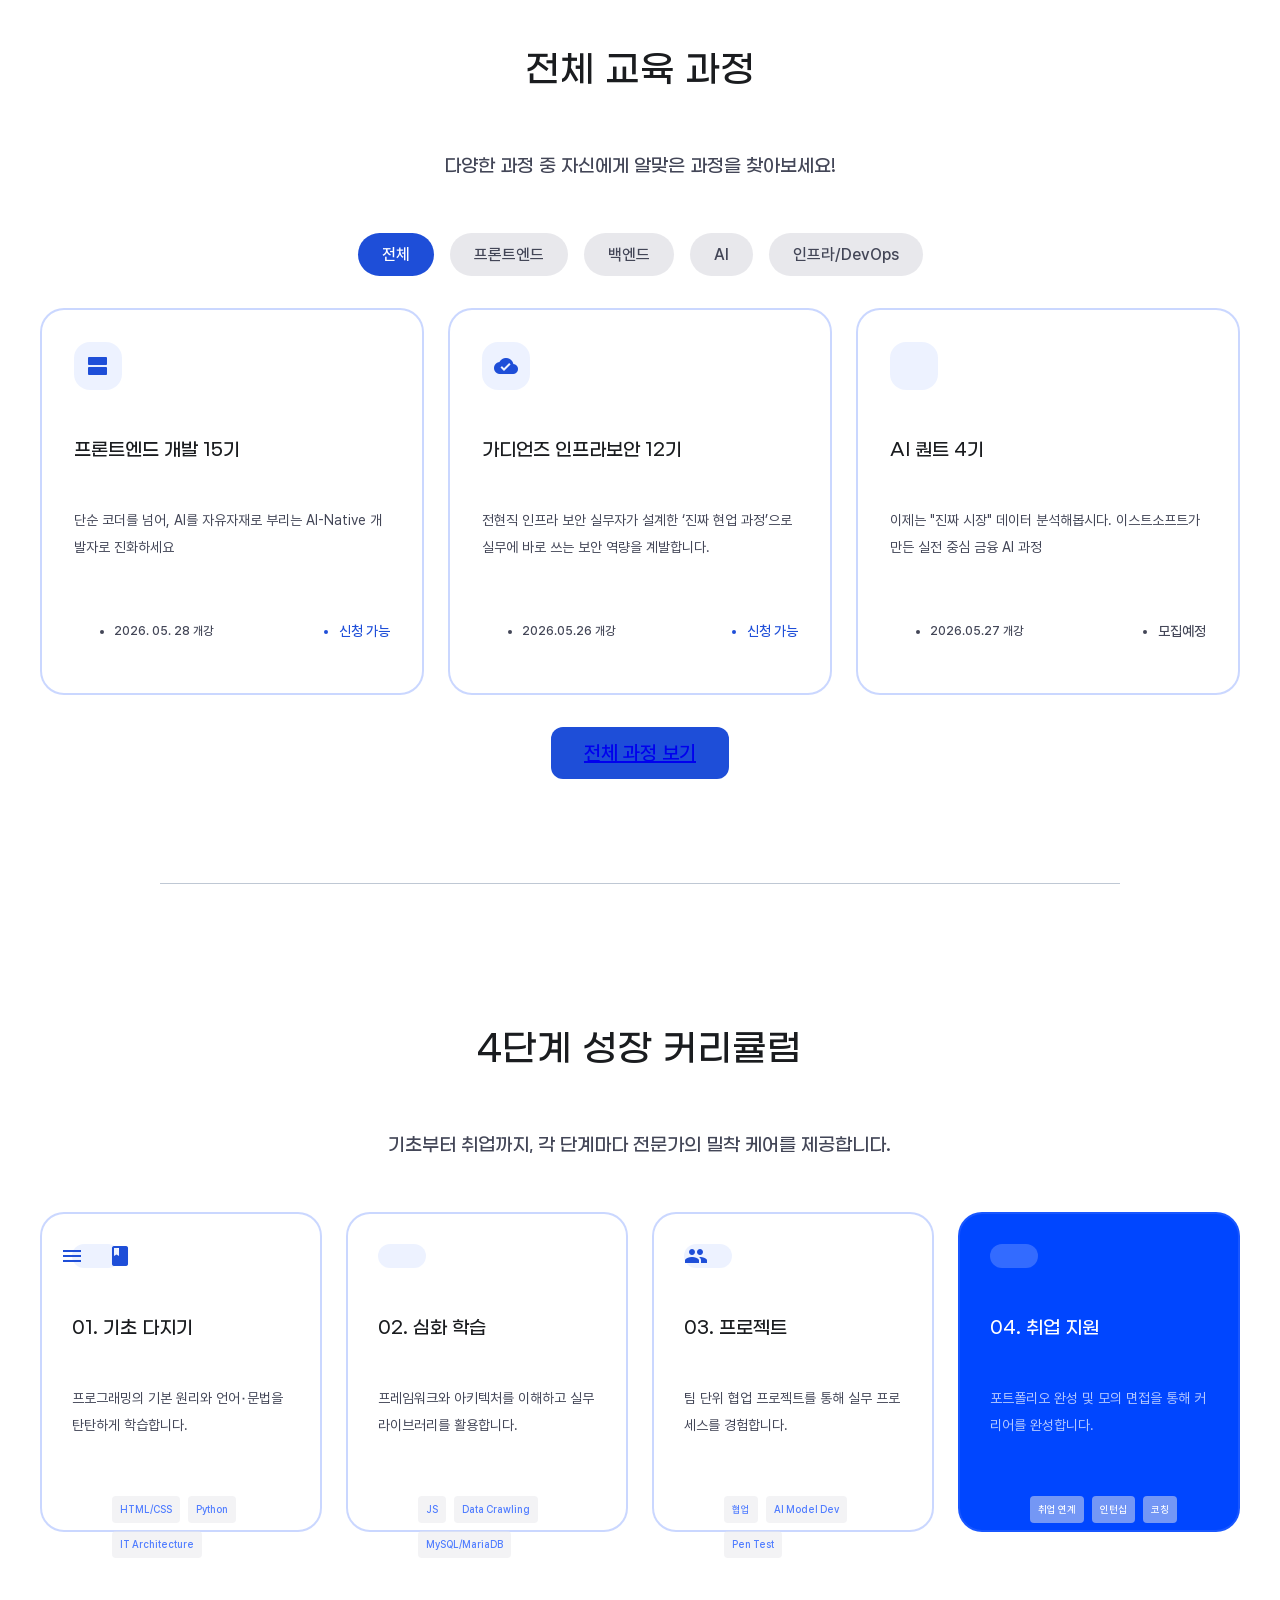
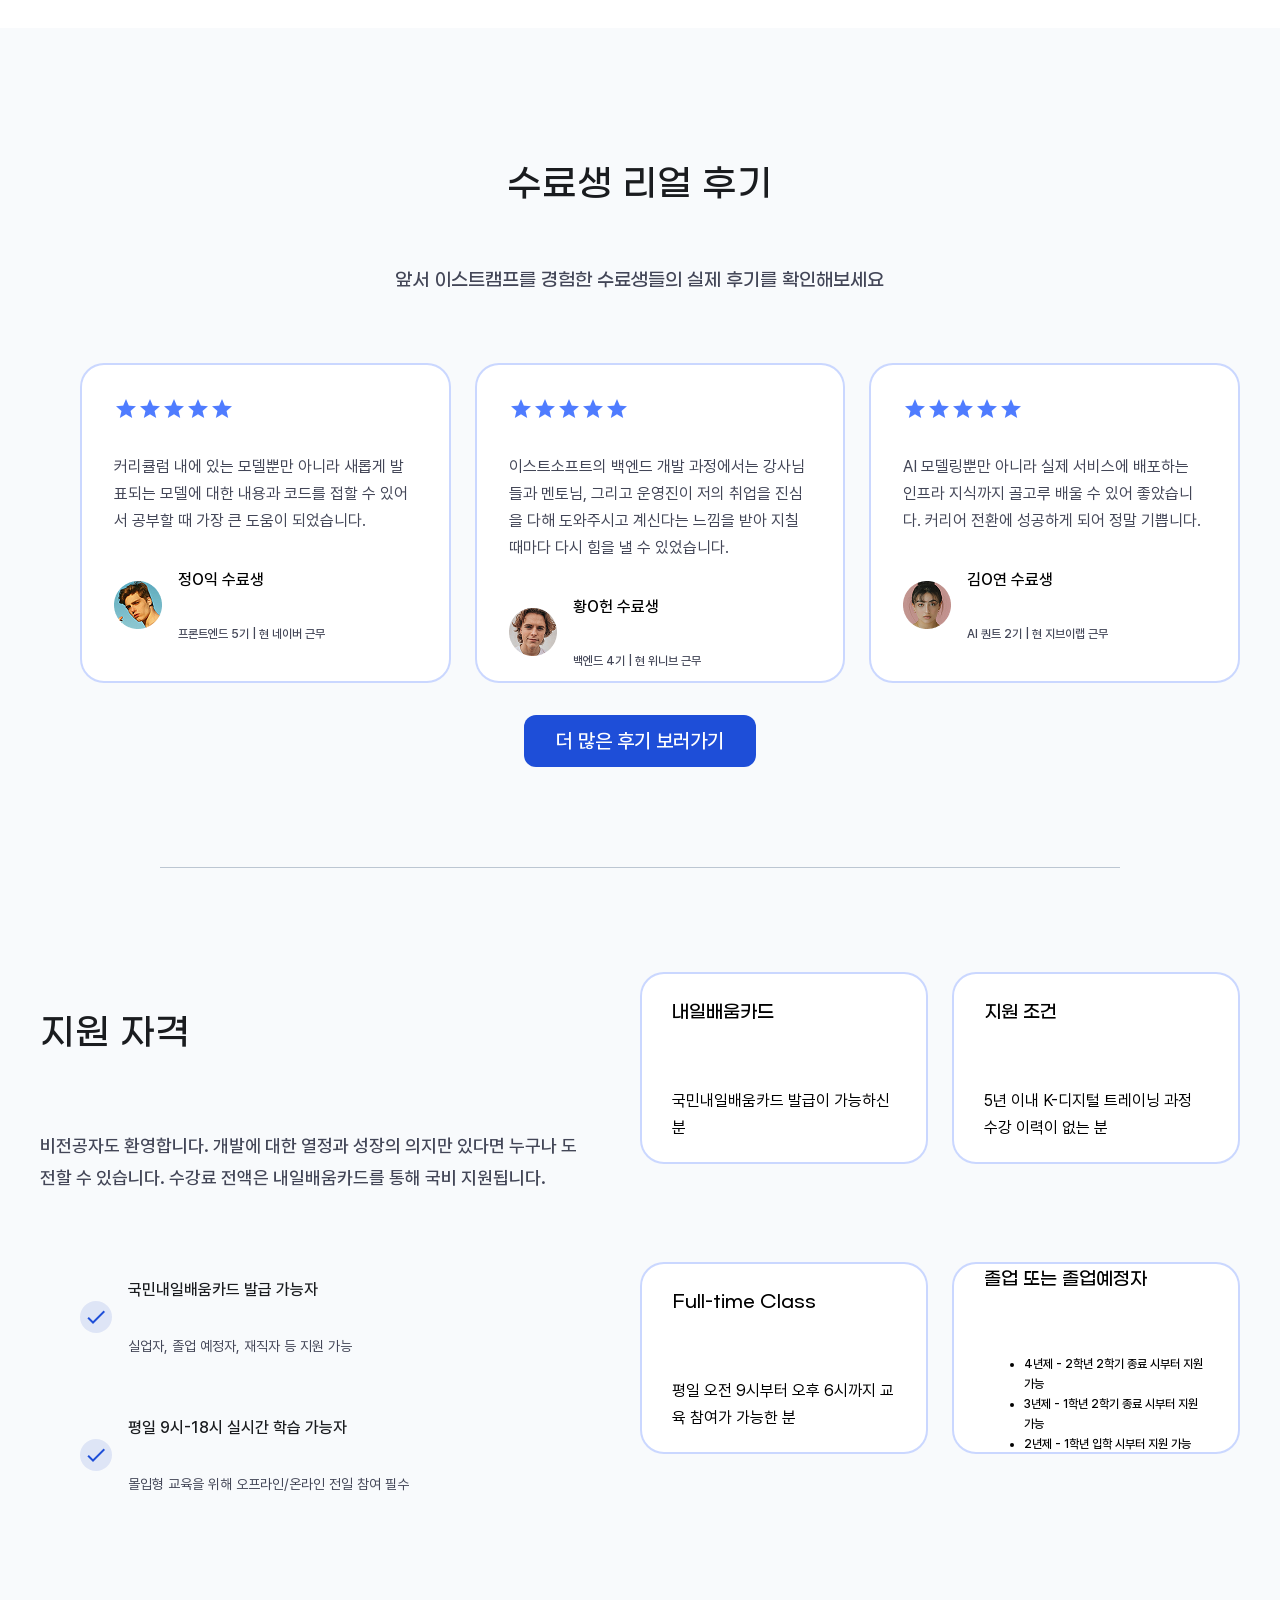
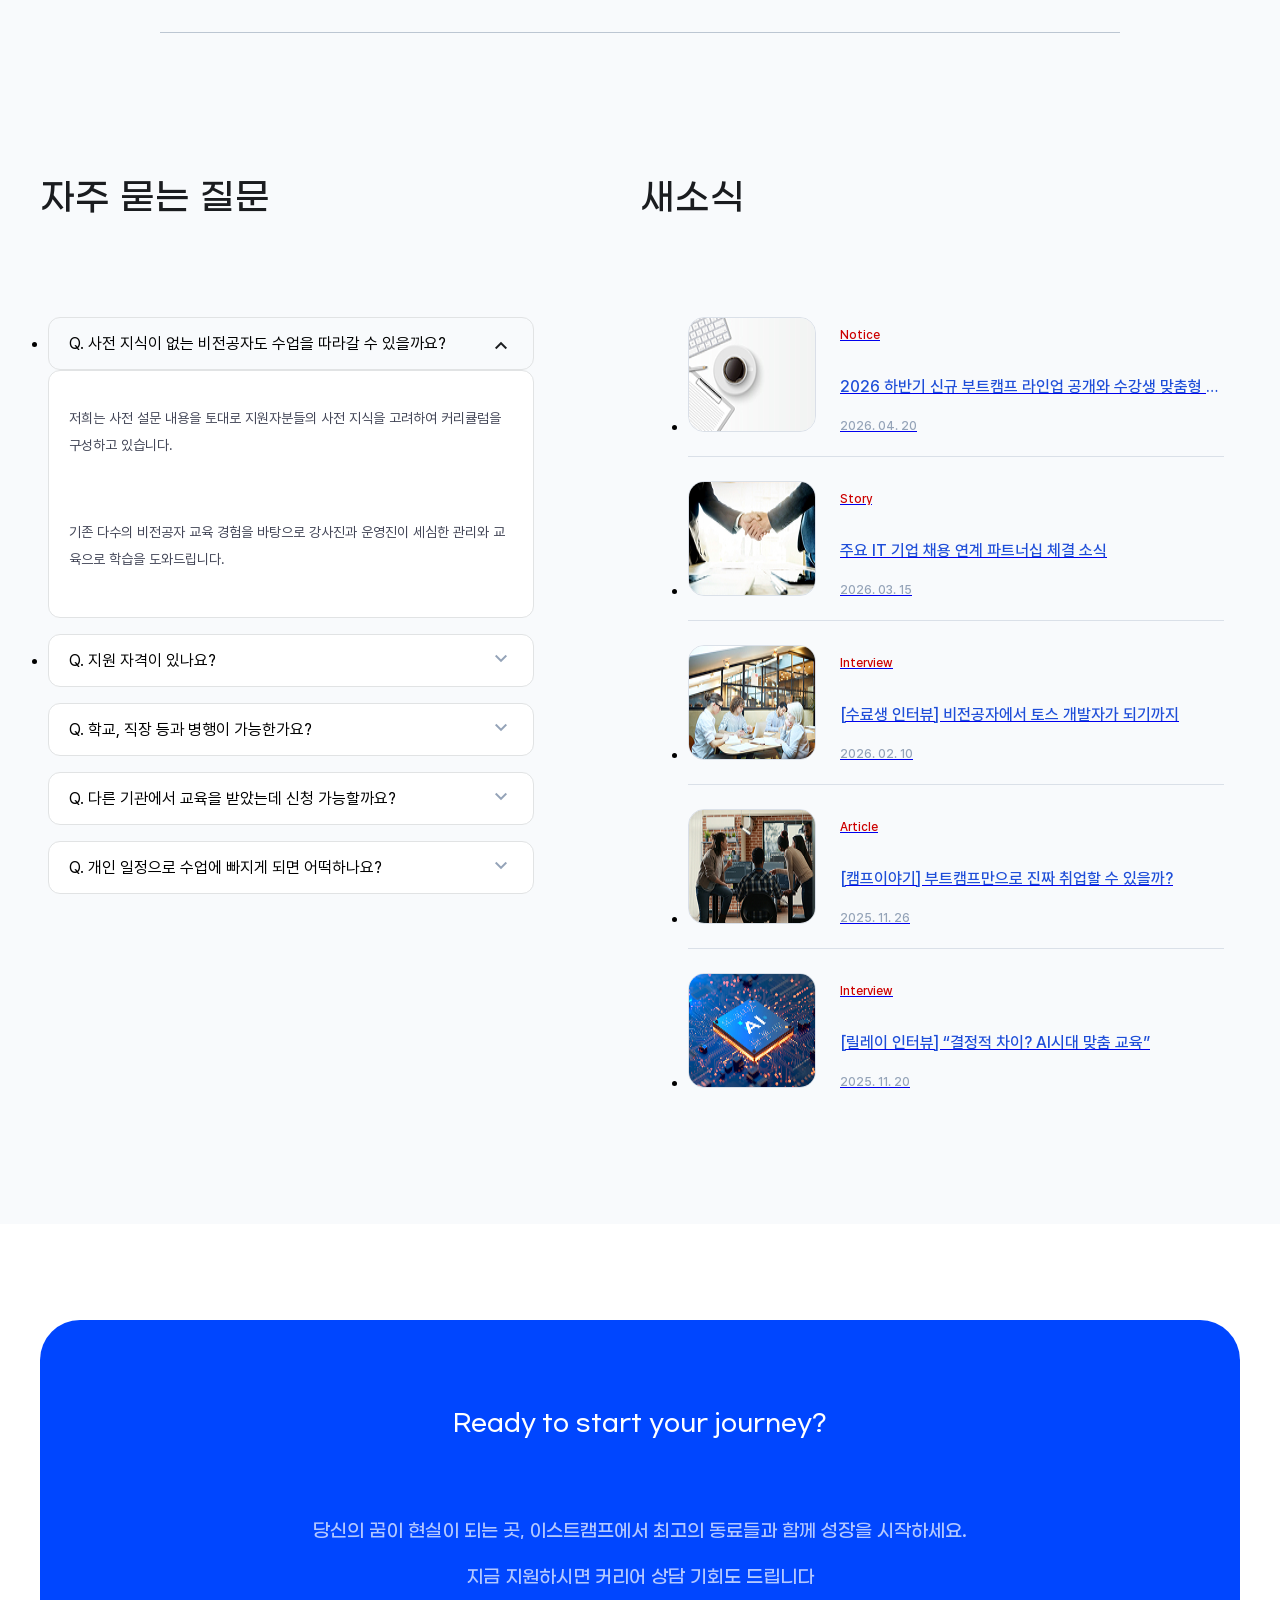
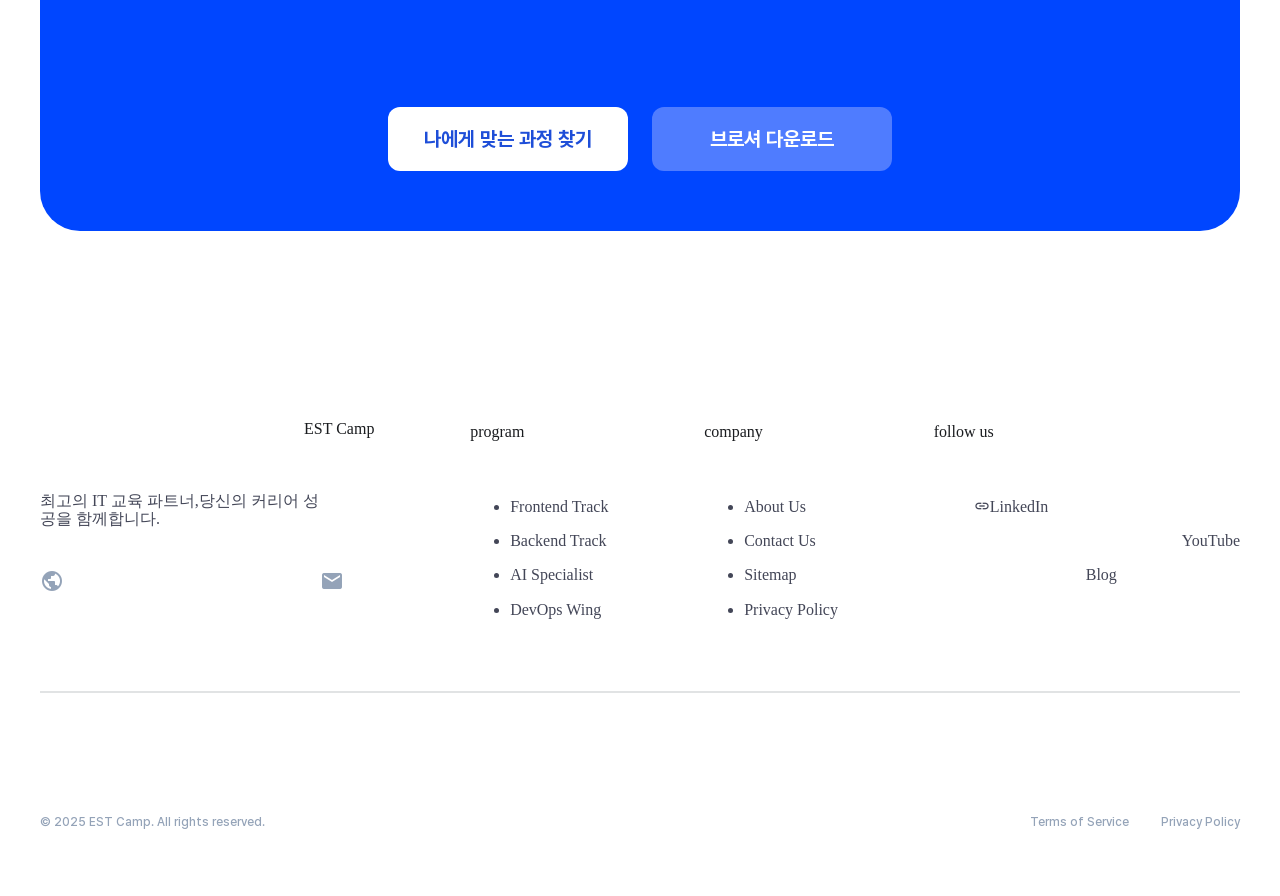
==== commit d2902b21: "feat: final cta" ====
--- a/index.html
+++ b/index.html
@@ -915,37 +915,22 @@
       <!-- Conversion Support Group 종료 -->
 
       <!--최종 CTA 최예빈 작업시작-->
-      <section class="hero-section section container horizontal">
-        <div class="hero-content-box vertical">
-          <span>next generation bootcamp</span>
-          <h2 class="hero-title">
-            커리어의 시작과 성장,<br /><em class="point-color">이스트캠프</em>와 함께
-          </h2>
-          <p class="hero-subtitle">
-            <em class="point-color">4개월</em> 만에 취업 가능한 실무 커리큘럼
-          </p>
-          <p class="hero-description">
-            단순한 코딩 교육을 넘어 실무 역량과 협업 능력을 갖춘 최정예 개발자로 성장하세요. 현업
-            전문가의 멘토링과 실전 프로젝트 중심의 몰입형 커리큘럼이 당신을 기다립니다.
-          </p>
-          <div class="hero-cta-buttons horizontal gap-l">
-            <a href="#" class="cta-btn-main btn btn-md bg-primary text-white">교육 과정 살펴보기</a>
-            <a href="#" class="btn-sub btn btn-md bg-main-button text-title-black gap-xs">
-              커리큘럼 보기<span class="material-icons">arrow_right_alt</span>
-            </a>
-          </div>
-        </div>
-        <div class="image-box">
-          <img src="images/hero-image.jpg" alt="작업 중인 개발자" />
-          <article class="hero-stats-card horizontal">
-            <div class="card-icon">
-              <span class="material-icons">trending_up</span>
-            </div>
-            <div class="card-text vertical">
-              <strong>95.4%</strong>
-              <span>수료 후 취업 성공률</span>
-            </div>
-          </article>
+      <section class="final-cta-section section">
+        <div class="final-cta-container container vertical">
+          <div class="final-cta-content box vertical">
+            <div class="text-group box vertical">
+              <h2>Ready to start your journey?</h2>
+              <div class="description-text">
+                <p>당신의 꿈이 현실이 되는 곳, 이스트캠프에서 최고의 동료들과 함께 성장을 시작하세요.</p>
+                <p>지금 지원하시면 커리어 상담 기회도 드립니다</p>
+              </div>
+            </div> 
+            <!-- 버튼 그룹 -->
+            <div class="final-cta-buttons box horizontal">
+              <a href="#" class="final-cta-button-main btn btn-md bg-white text-primary">나에게 맞는 과정 찾기</a>
+              <a href="#" class="final-cta-button-normal btn btn-md bg-secondary text-white">브로셔 다운로드</a>
+            </div>
+          </div>
         </div>
       </section>
       <!--최종 CTA 최예빈 작업끝-->
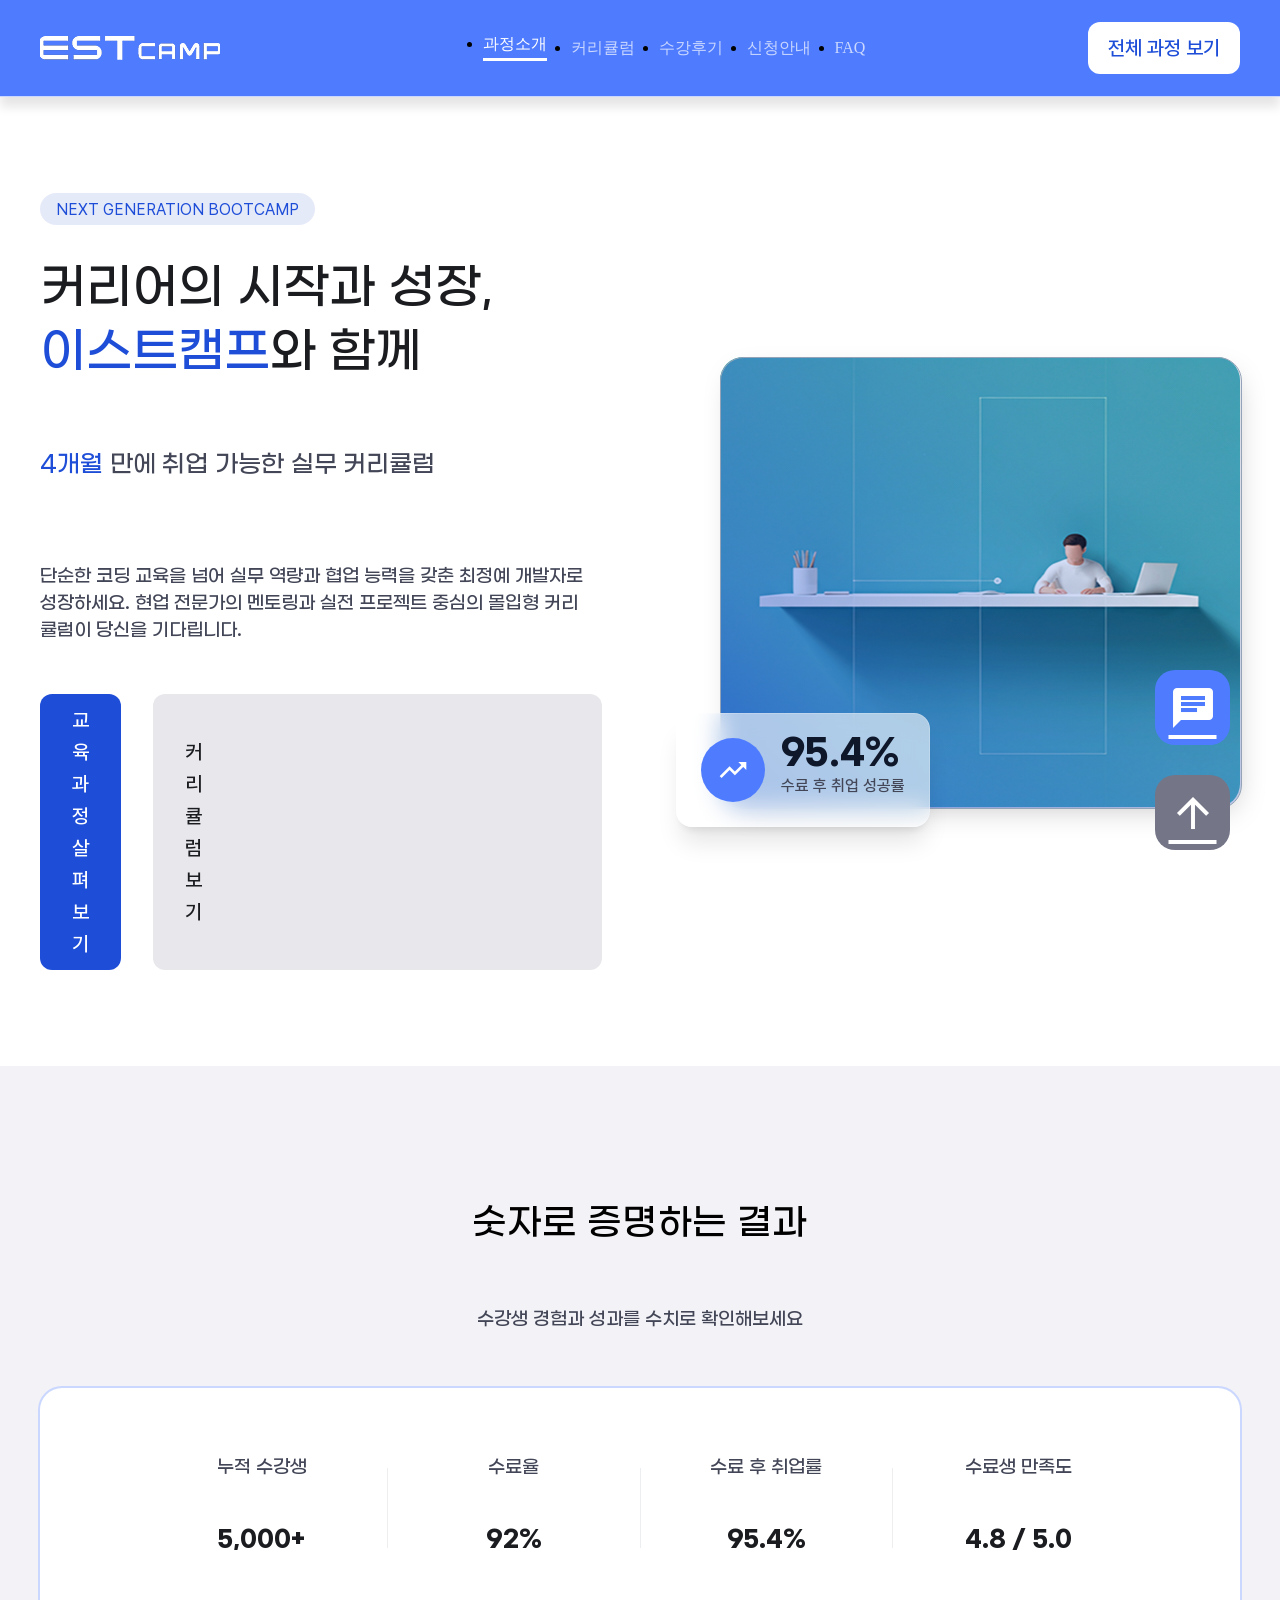
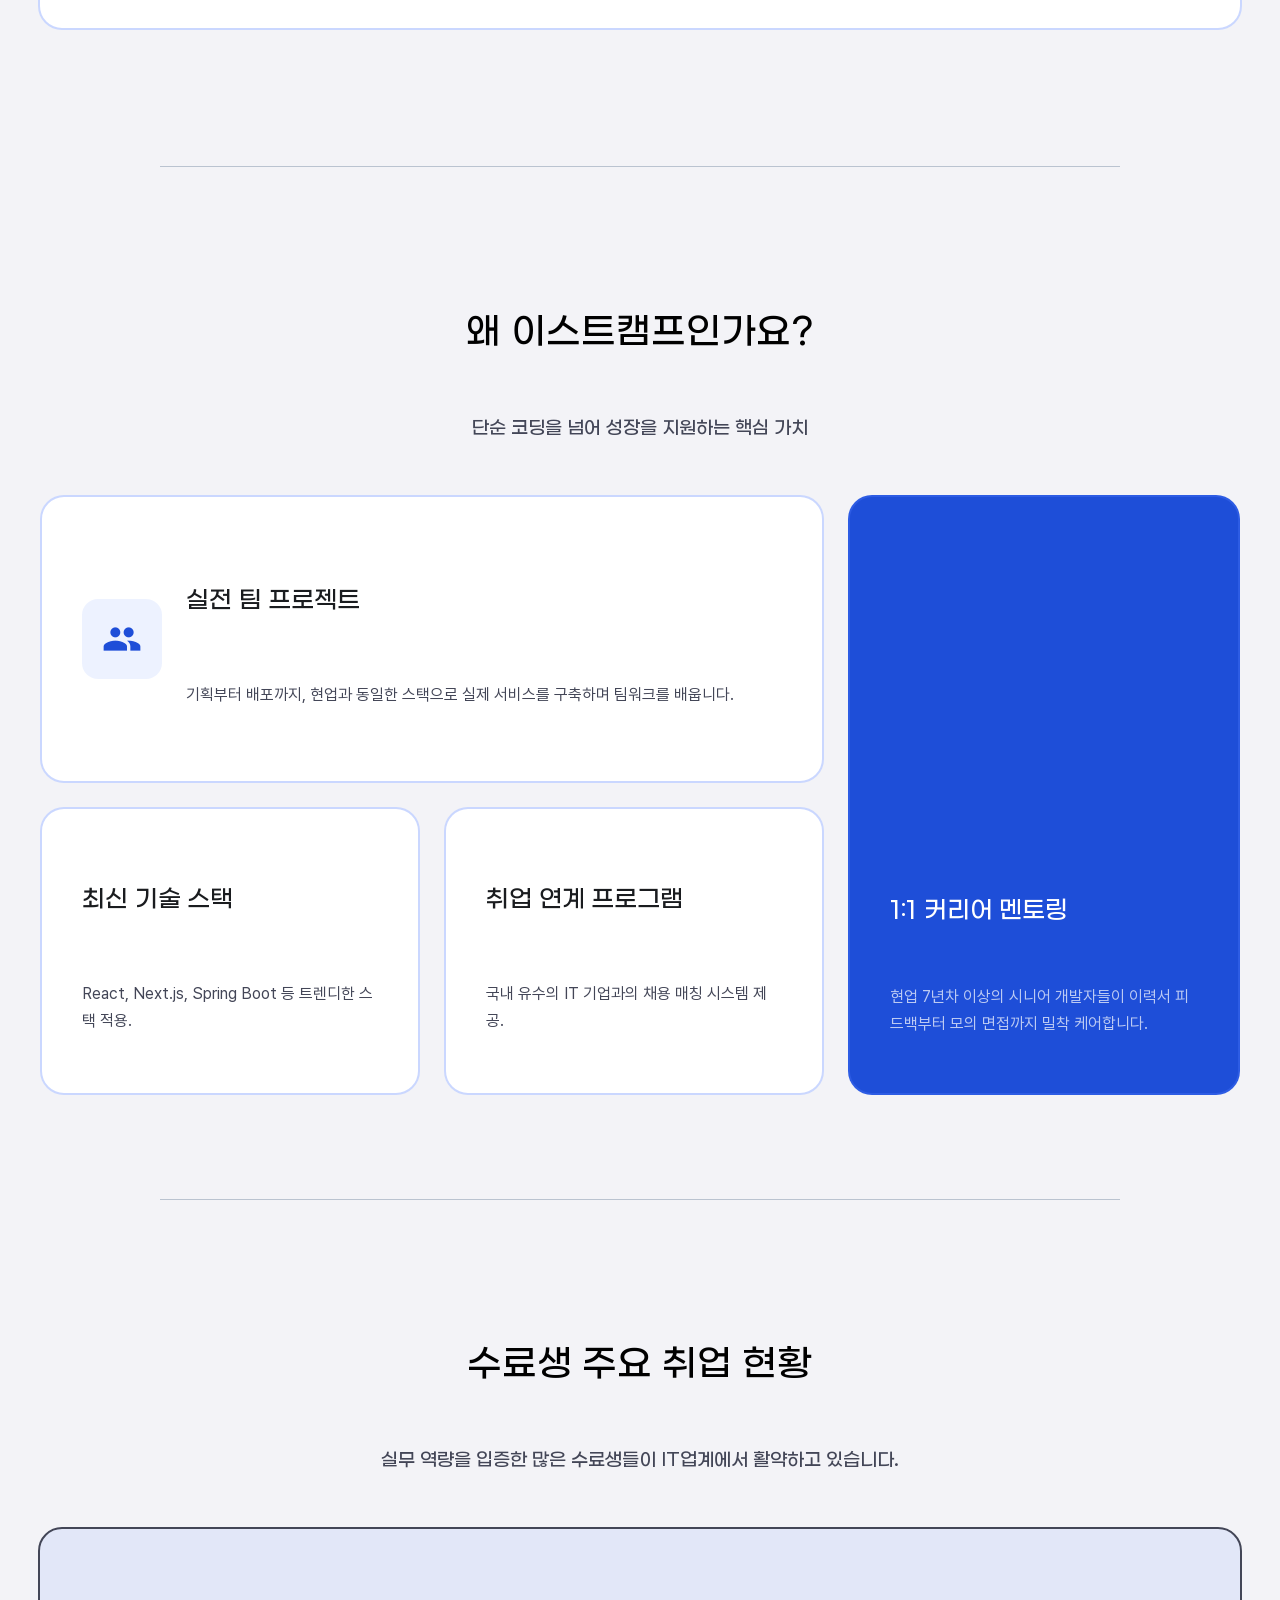
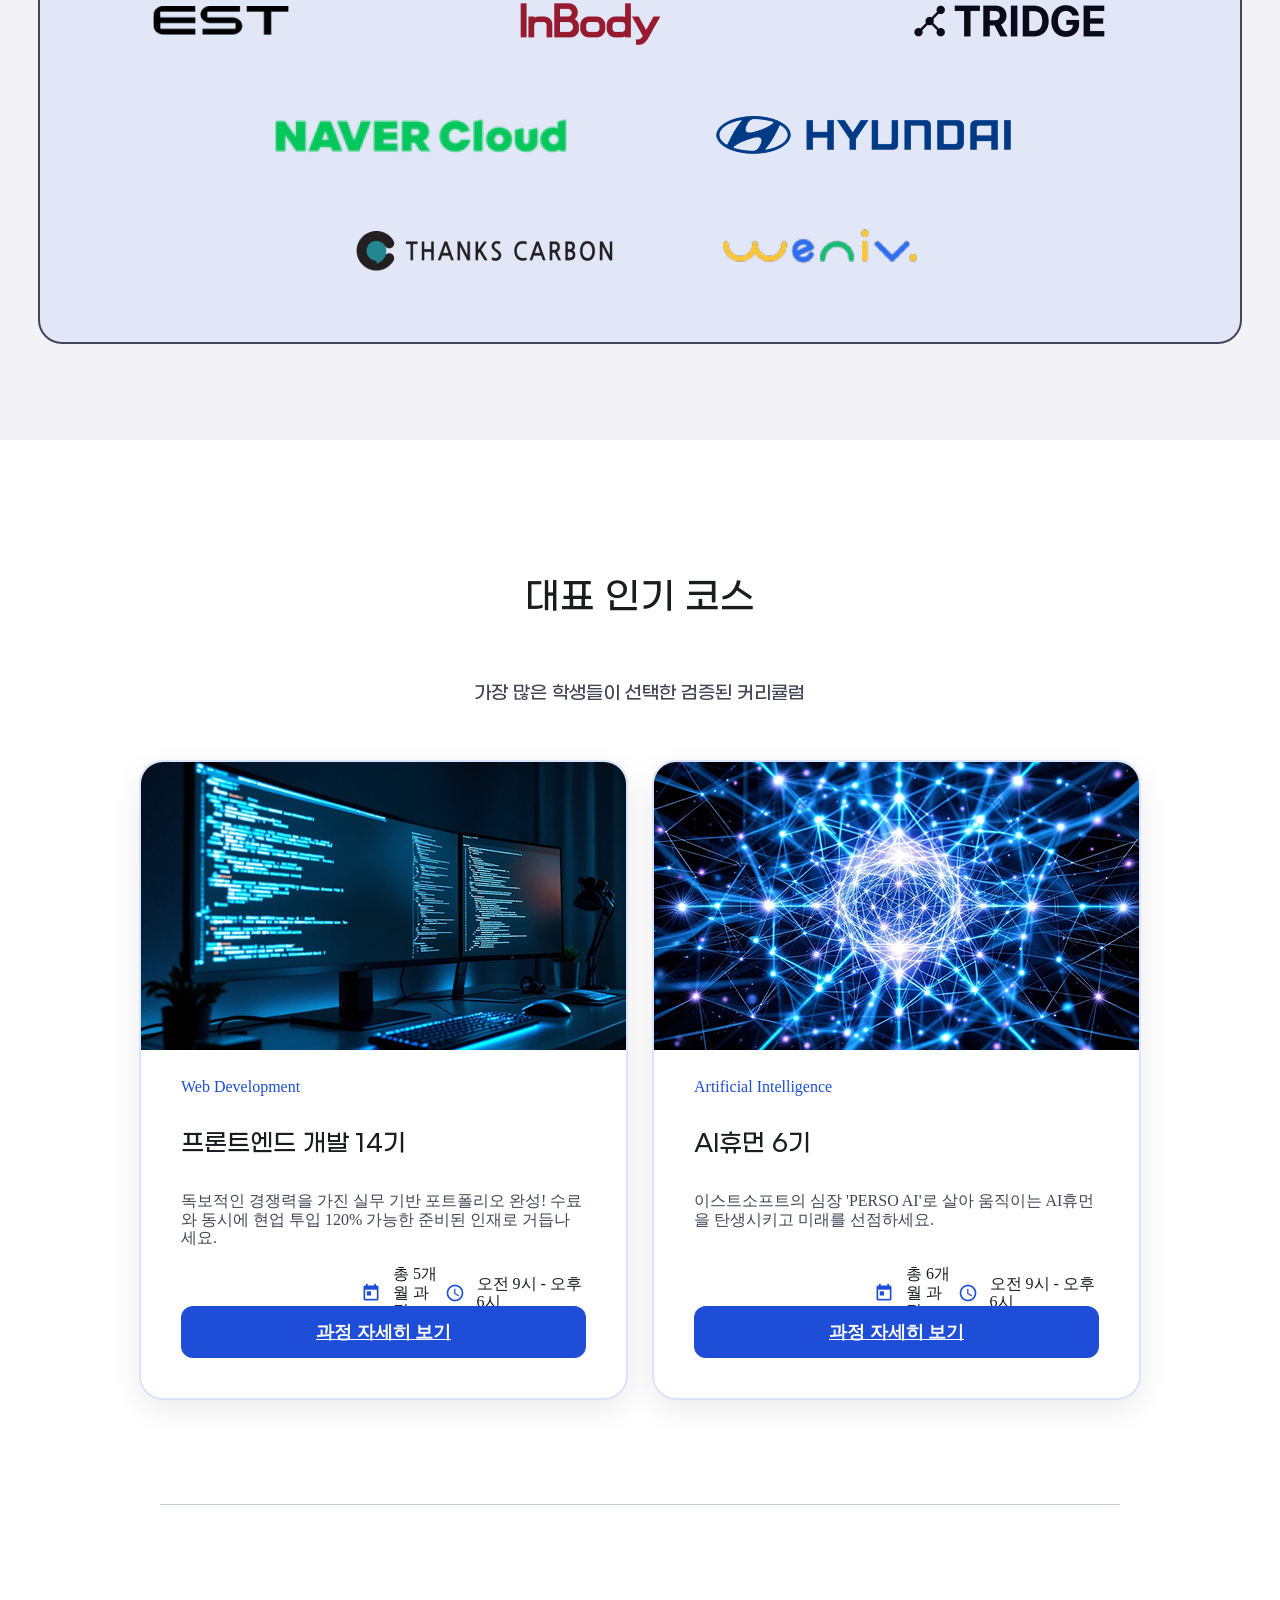
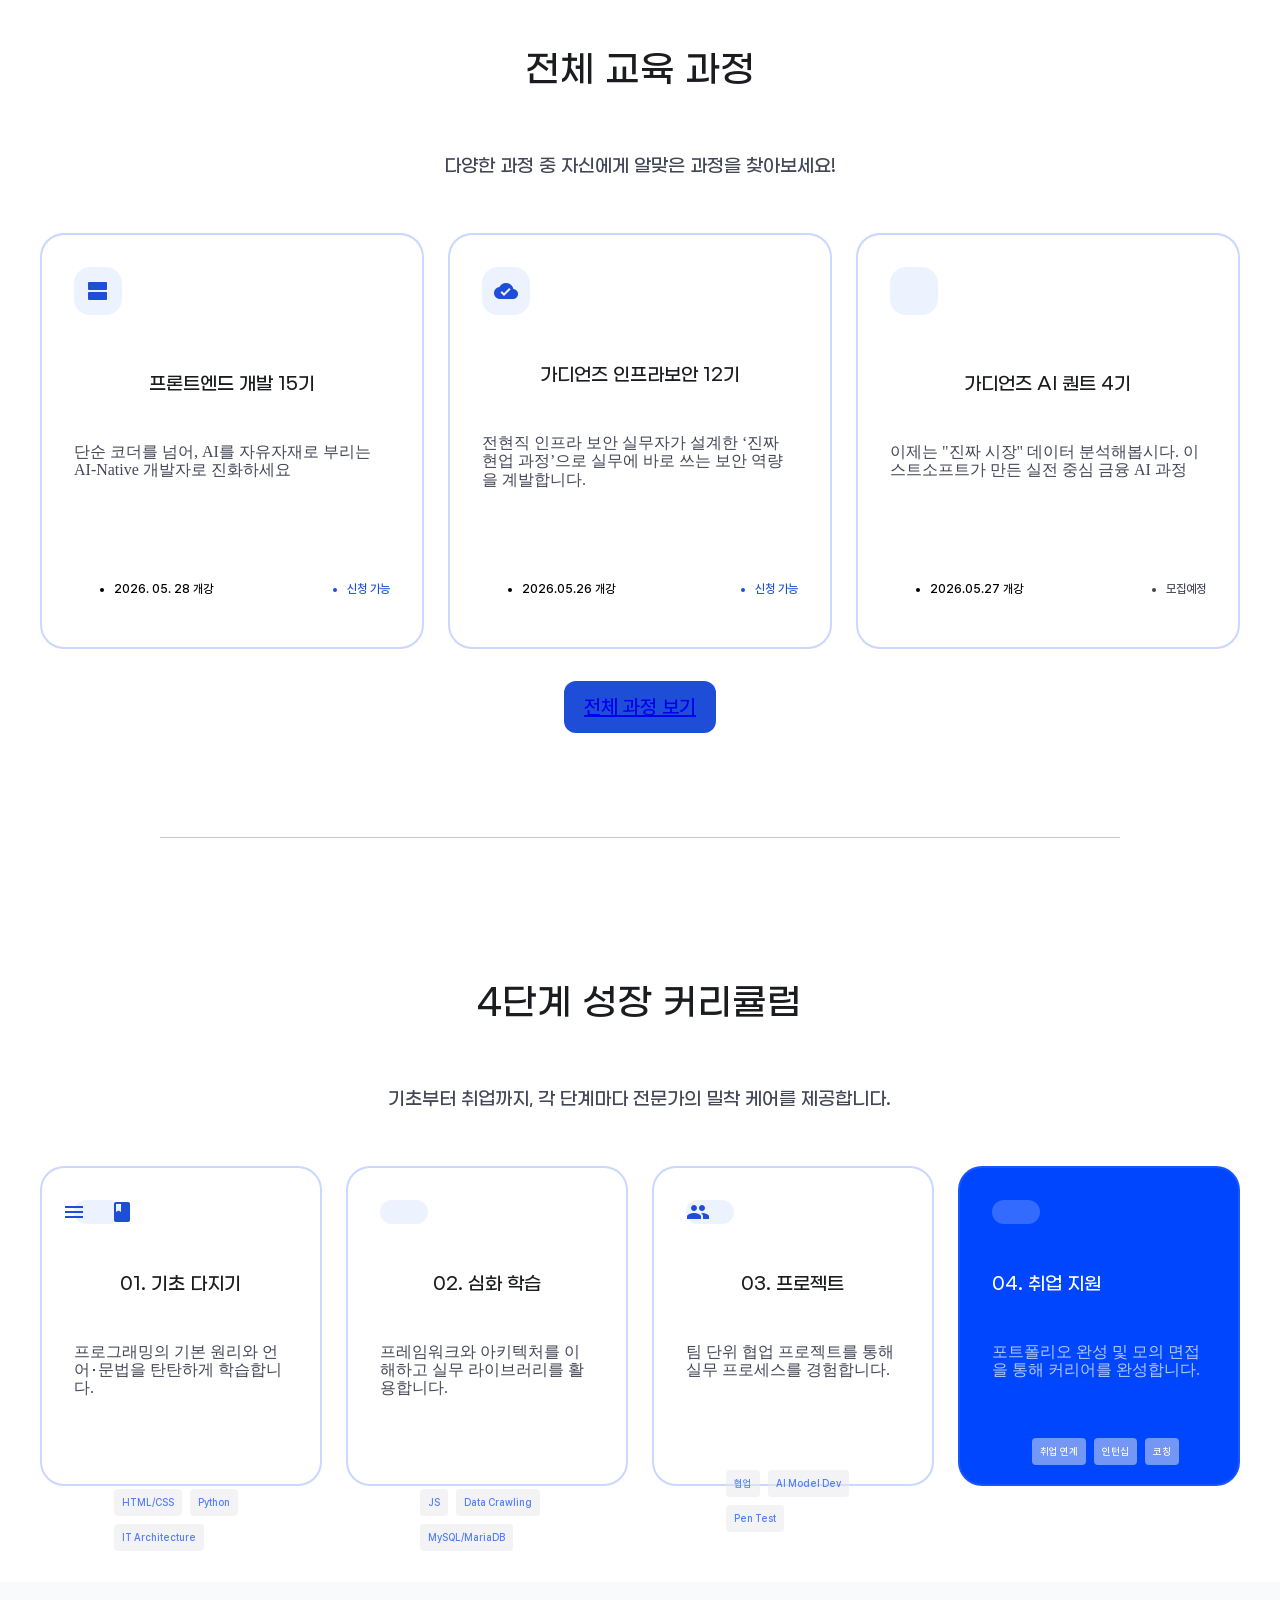
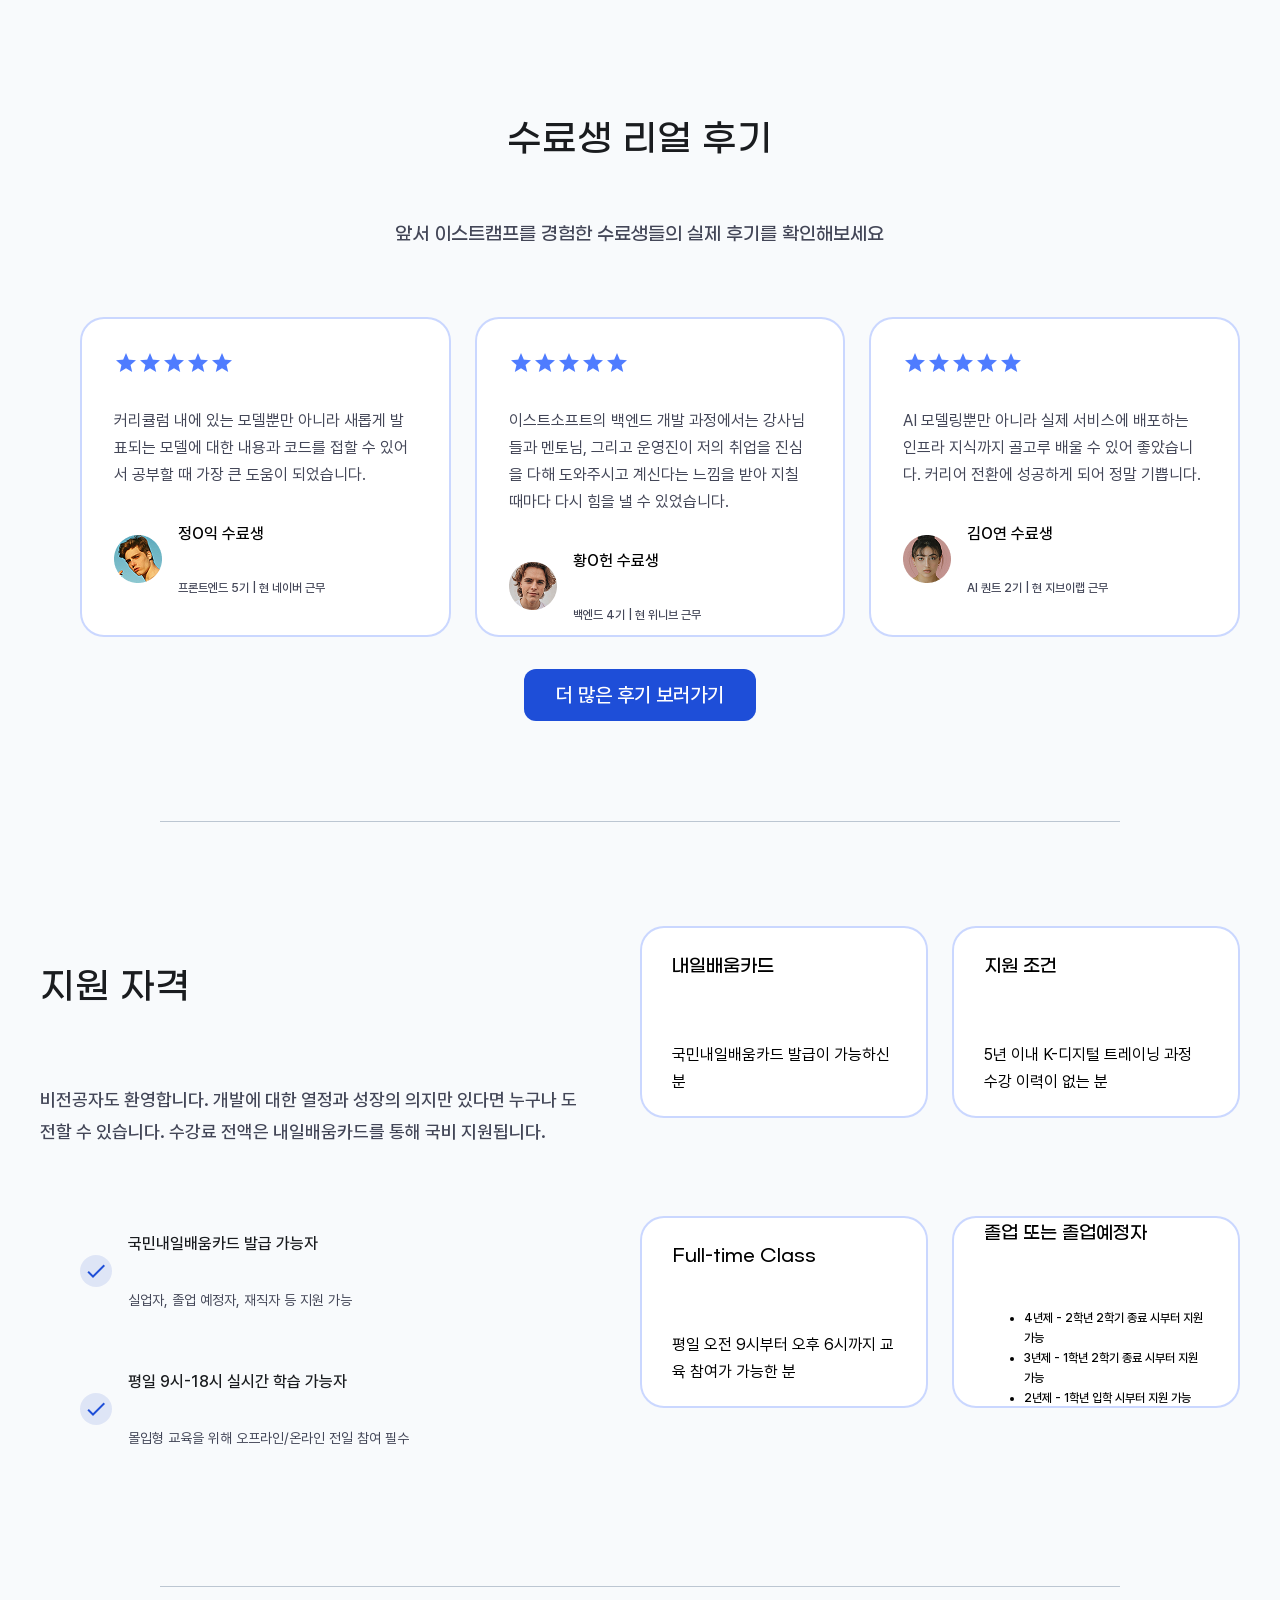
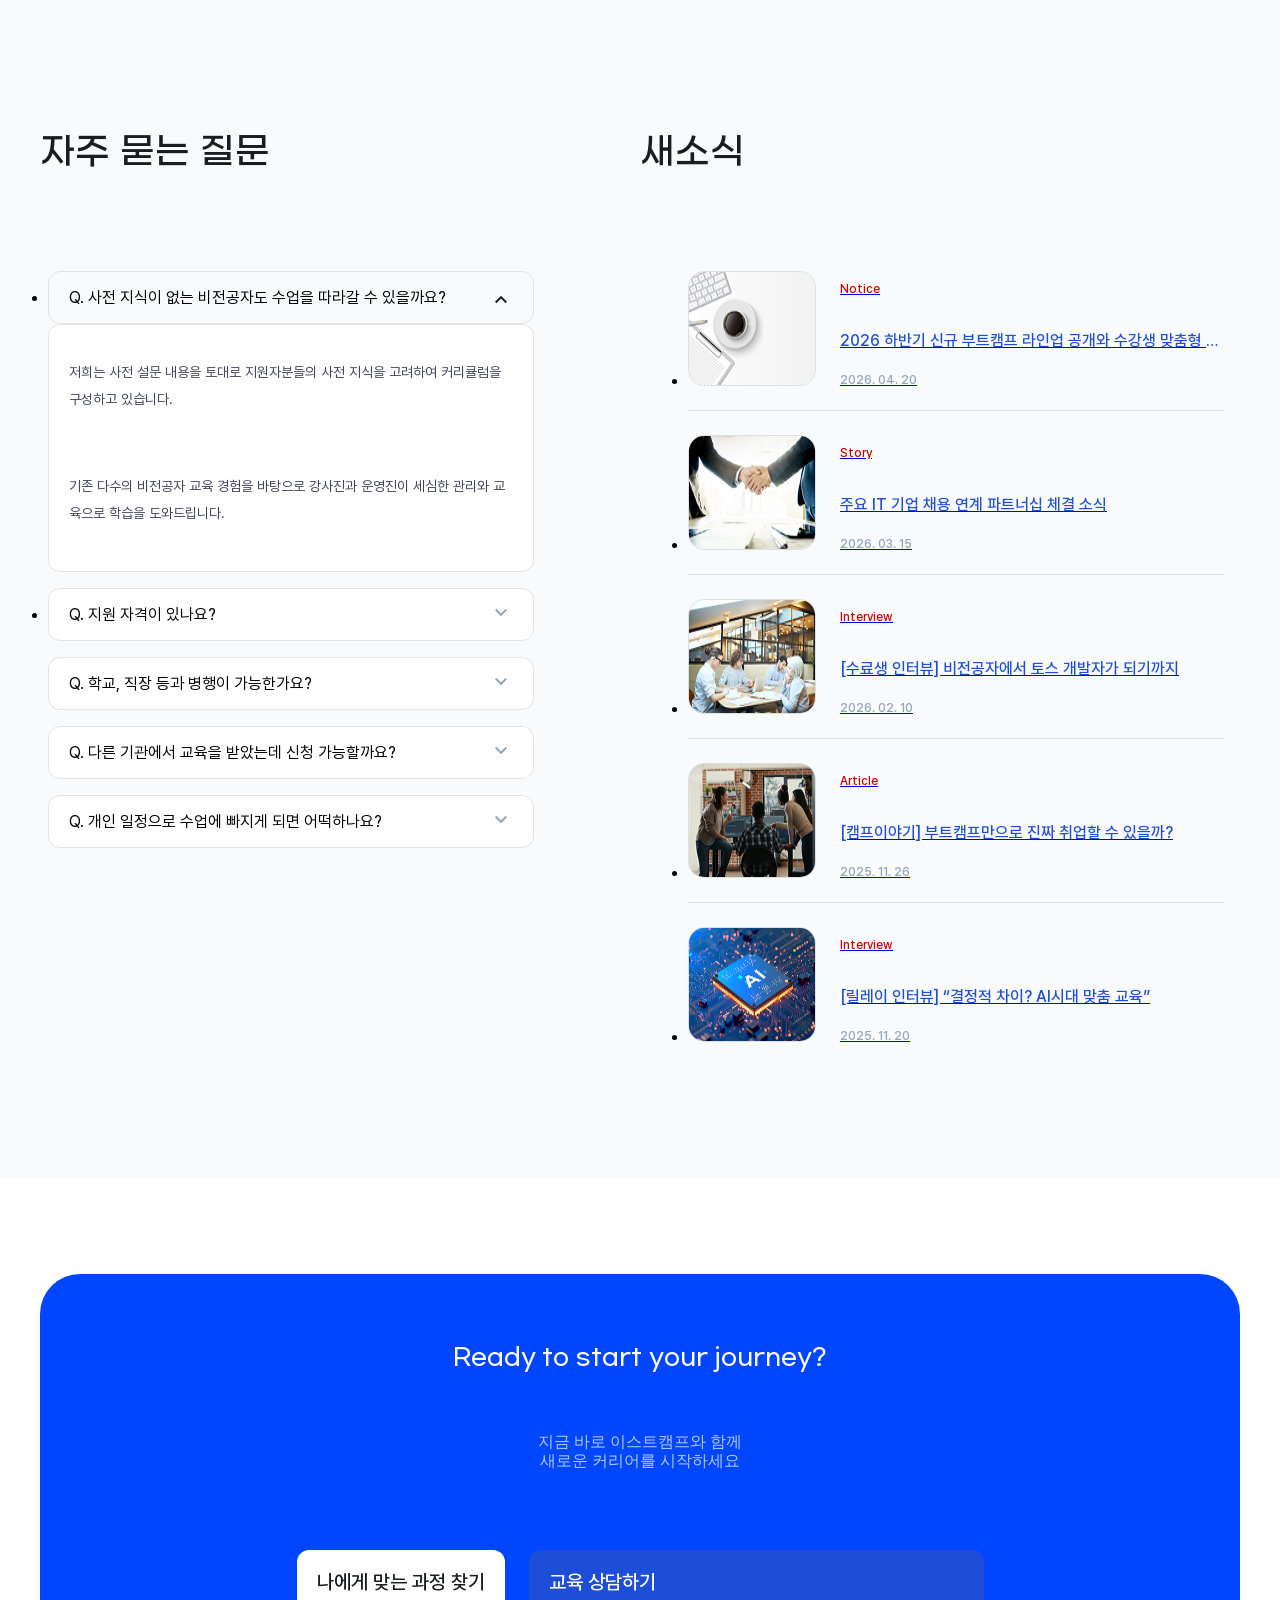
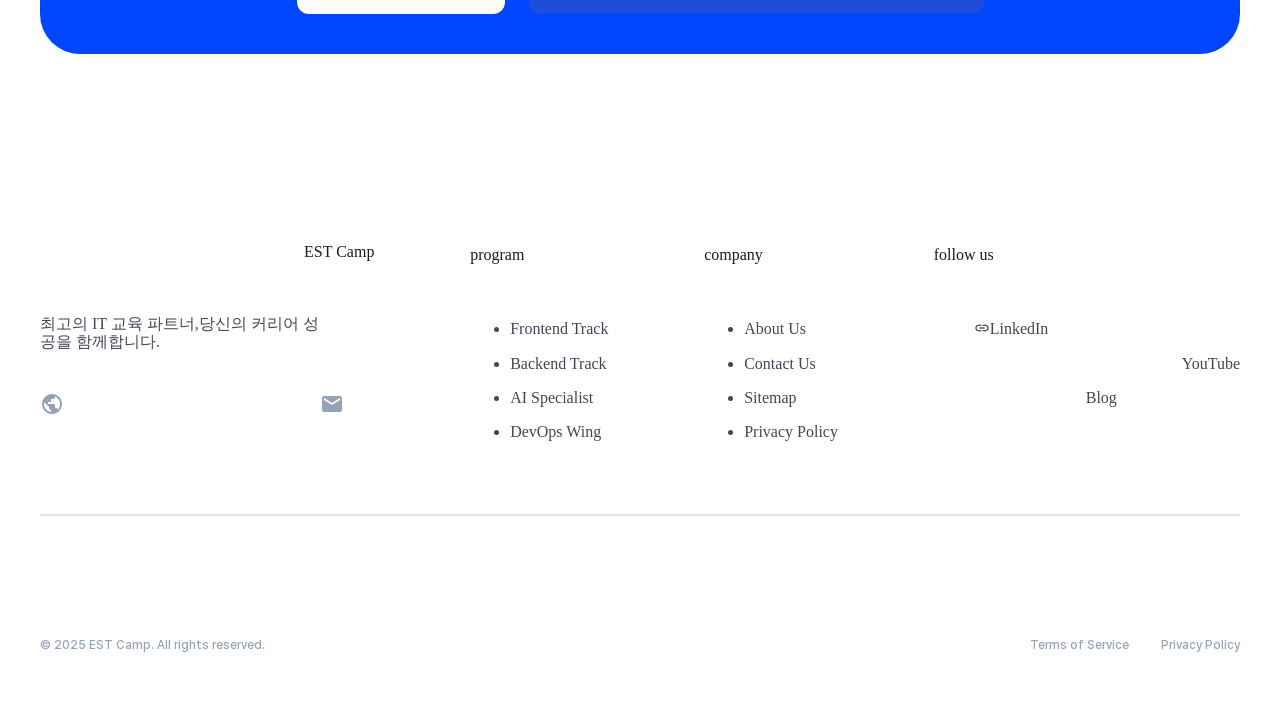
==== commit 463e16bb: "feat: restore final CTA section and refine styles" ====
--- a/index.html
+++ b/index.html
@@ -88,7 +88,7 @@
             <h2 class="heading-l">숫자로 증명하는 결과</h2>
             <p class="heading-s text-main-black">수강생 경험과 성과를 수치로 확인해보세요</p>
             <div class="data-box horizontal">
-              <ul class="data-list justify-between">
+              <ul class="data-list">
                 <li class="heading-s text-main-black">
                   누적 수강생
                   <strong class="heading-m text-title-black">5,000+</strong>
@@ -226,7 +226,7 @@
                     </ul>
                   </div>
 
-                  <a href="#" class="cta-button-main-item btn btn-md text-white bg-primary"> 과정 자세히 보기 </a>
+                  <a href="/program-detail" class="cta-button-main-item"> 과정 자세히 보기 </a>
                 </div>
               </article>
 
@@ -263,7 +263,7 @@
                     </ul>
                   </div>
 
-                  <a href="#" class="cta-button-main-item btn btn-md text-white bg-primary"> 과정 자세히 보기 </a>
+                  <a href="/program-detail" class="cta-button-main-item"> 과정 자세히 보기 </a>
                 </div>
               </article>
             </div>
@@ -281,14 +281,6 @@
                 다양한 과정 중 자신에게 알맞은 과정을 찾아보세요!
               </p>
             </div>
-            <!-- 2. 카테고리 버튼 -->
-            <div class="category-buttons gap-s horizontal">
-              <button class="btn cate-btn-blue">전체</button>
-              <button class="btn cate-btn">프론트엔드</button>
-              <button class="btn cate-btn">백엔드</button>
-              <button class="btn cate-btn">AI</button>
-              <button class="btn cate-btn">인프라/DevOps</button>
-            </div>
 
             <!-- 3. 프로그램 카드 리스트 (3개 구성) -->
             <div class="all-courses-list gap-m horizontal">
@@ -297,7 +289,7 @@
                 <div class="icon-box-small">
                   <span class="material-icons">view_agenda</span>
                 </div>
-                <div class="program-text-group">
+                <div class="text-group">
                   <h3>프론트엔드 개발 15기</h3>
                   <p class="description">
                     단순 코더를 넘어, AI를 자유자재로 부리는 AI-Native 개발자로 진화하세요
@@ -316,7 +308,7 @@
                 <div class="icon-box-small">
                   <span class="material-icons">cloud_done</span>
                 </div>
-                <div class="program-text-group">
+                <div class="text-group">
                   <h3>가디언즈 인프라보안 12기</h3>
                   <p class="description">
                     전현직 인프라 보안 실무자가 설계한 ‘진짜 현업 과정’으로 실무에 바로 쓰는 보안
@@ -336,8 +328,8 @@
                 <div class="icon-box-small">
                   <span class="material-icons">analytics</span>
                 </div>
-                <div class="program-text-group">
-                  <h3>AI 퀀트 4기</h3>
+                <div class="text-group">
+                  <h3>가디언즈 AI 퀀트 4기</h3>
                   <p class="description">
                     이제는 "진짜 시장" 데이터 분석해봅시다. 이스트소프트가 만든 실전 중심 금융 AI
                     과정
@@ -378,7 +370,7 @@
                 <div class="icon-box-small">
                   <span class="material-icons">menu_book</span>
                 </div>
-                <div class="program-text-group">
+                <div class="text-group">
                   <h3>01. 기초 다지기</h3>
                   <p class="description">
                     프로그래밍의 기본 원리와 언어⋅문법을 탄탄하게 학습합니다.
@@ -398,7 +390,7 @@
                 <div class="icon-box-small">
                   <span class="material-icons">psychology</span>
                 </div>
-                <div class="program-text-group">
+                <div class="text-group">
                   <h3>02. 심화 학습</h3>
                   <p class="description">
                     프레임워크와 아키텍처를 이해하고 실무 라이브러리를 활용합니다.
@@ -418,7 +410,7 @@
                 <div class="icon-box-small">
                   <span class="material-icons">groups</span>
                 </div>
-                <div class="program-text-group">
+                <div class="text-group">
                   <h3>03. 프로젝트</h3>
                   <p class="description">
                     팀 단위 협업 프로젝트를 통해 실무 프로세스를 경험합니다.
@@ -438,7 +430,7 @@
                 <div class="icon-box-small-blue">
                   <span class="material-icons">work_outline</span>
                 </div>
-                <div class="program-text-group-blue">
+                <div class="text-group-blue">
                   <h3>04. 취업 지원</h3>
                   <p class="description">
                     포트폴리오 완성 및 모의 면접을 통해 커리어를 완성합니다.
@@ -915,20 +907,29 @@
       <!-- Conversion Support Group 종료 -->
 
       <!--최종 CTA 최예빈 작업시작-->
-      <section class="final-cta-section section">
-        <div class="final-cta-container container vertical">
-          <div class="final-cta-content box vertical">
-            <div class="text-group box vertical">
+      <section class="final-cta-section">
+        <div class="final-cta-container vertical">
+          <div class="final-cta-content vertical">
+            <!-- text -->
+            <div class="text-group vertical">
               <h2>Ready to start your journey?</h2>
+
               <div class="description-text">
-                <p>당신의 꿈이 현실이 되는 곳, 이스트캠프에서 최고의 동료들과 함께 성장을 시작하세요.</p>
-                <p>지금 지원하시면 커리어 상담 기회도 드립니다</p>
+                <p>
+                  지금 바로 이스트캠프와 함께<br />
+                  새로운 커리어를 시작하세요
+                </p>
               </div>
-            </div> 
-            <!-- 버튼 그룹 -->
-            <div class="final-cta-buttons box horizontal">
-              <a href="#" class="final-cta-button-main btn btn-md bg-white text-primary">나에게 맞는 과정 찾기</a>
-              <a href="#" class="final-cta-button-normal btn btn-md bg-secondary text-white">브로셔 다운로드</a>
+            </div>
+
+            <!-- buttons -->
+            <div class="final-cta-buttons horizontal">
+              <a href="#" class="btn btn-md btn-sub"> 나에게 맞는 과정 찾기 </a>
+
+              <a href="#" class="btn btn-md btn-primary gap-xs">
+                교육 상담하기
+                <span class="material-icons">arrow_right_alt</span>
+              </a>
             </div>
           </div>
         </div>
--- a/css/index.css
+++ b/css/index.css
@@ -350,6 +350,7 @@
 .programs-section-group .section-header-box {
   align-items: center;
   width: 100%;
+  text-align: center;
 }
 
 .programs-section-group .section-title-item {
@@ -405,7 +406,7 @@
 .programs-section-group .image-card-big-item .text-group-box {
   display: flex;
   flex-direction: column;
-  gap: 36px;
+  gap: 24px;
 }
 
 /* 프로그램 정보 */
@@ -417,7 +418,7 @@
 
 /* 분류 */
 .programs-section-group .image-card-big-item .badge-item {
-  font: var(--body-m-400);
+  font: var(--body-m);
   color: var(--primary);
 }
 
@@ -431,12 +432,13 @@
 .programs-section-group .image-card-big-item .clip-overtext-box {
   display: block;
   width: 405px;
+  height: 63px;
   flex-shrink: 0;
 }
 
 .programs-section-group .image-card-big-item .clip-overtext-box .text-wrapper-item {
   margin: 0;
-  font: var(--body-m-plus-400);
+  font: var(--body-m);
   color: var(--main-black);
 }
 
@@ -451,10 +453,6 @@
   list-style: none;
 }
 
-.programs-section-group .additional-information-list {
-  font: var(--body-m-plus-400);
-}
-
 /* 기간 / 시간 */
 .programs-section-group .image-card-big-item .period-item,
 .programs-section-group .image-card-big-item .class-time-item {
@@ -463,7 +461,7 @@
   height: 27px;
   gap: 12px;
   font-size: 16px;
-  color: var(--body-m-plus-400);
+  color: var(--title-black);
 }
 
 /* 아이콘 */
@@ -473,7 +471,7 @@
 }
 
 /* 버튼 */
-/* .programs-section-group .image-card-big-item .cta-button-main-item {
+.programs-section-group .image-card-big-item .cta-button-main-item {
   display: flex;
   justify-content: center;
   align-items: center;
@@ -481,14 +479,12 @@
   height: 64px;
   border: none;
   border-radius: 12px;
-  font: var(--label-l);
   background: var(--primary);
   color: var(--white);
   font-size: 18px;
   font-weight: 600;
   cursor: pointer;
-} */
-
+}
 /* 커리큘럼 섹션 - 아이콘 카드 */
 .programs-section-group .icon-vertical-card-tag {
   display: flex;
@@ -500,7 +496,7 @@
   border: 2px solid var(--secondary-alpha-30);
   border-radius: 24px;
   background: var(--white);
-  padding: 30px;
+  padding: 32px;
   gap: var(--line-height-27);
   box-sizing: border-box;
 }
@@ -514,7 +510,7 @@
   border: 2px solid var(--secondary-alpha-30);
   border-radius: 24px;
   background: var(--bright-blue);
-  padding: 30px;
+  padding: 32px;
   gap: var(--line-height-27);
   box-sizing: border-box;
 }
@@ -539,32 +535,32 @@
   justify-content: center;
 }
 
-.programs-section-group .program-text-group {
+.programs-section-group .text-group {
   display: flex;
   flex-direction: column;
   justify-content: center;
   gap: 8px;
 }
-.programs-section-group .program-text-group h3 {
+.programs-section-group .text-group h3 {
   font: var(--heading-s);
   color: var(--title-black);
 }
-.programs-section-group .program-text-group .description {
-  font: var(--body-m-400);
+.programs-section-group .text-group p {
+  font: var(--body-m);
   color: var(--main-black);
 }
-.programs-section-group .icon-vertical-card-tag-blue .program-text-group-blue {
+.programs-section-group .icon-vertical-card-tag-blue .text-group-blue {
   display: flex;
   flex-direction: column;
   justify-content: center;
   gap: 8px;
 }
-.programs-section-group .icon-vertical-card-tag-blue .program-text-group-blue h3 {
+.programs-section-group .icon-vertical-card-tag-blue .text-group-blue h3 {
   font: var(--heading-s);
   color: var(--white);
 }
-.programs-section-group .icon-vertical-card-tag-blue .program-text-group-blue .description {
-  font: var(--body-m-400);
+.programs-section-group .icon-vertical-card-tag-blue .text-group-blue p {
+  font: var(--body-m);
   color: var(--white-alpha-70);
 }
 
@@ -619,57 +615,30 @@
   box-sizing: border-box;
 }
 
-.programs-section-group .icon-vertical-card .program-text-group {
+.programs-section-group .icon-vertical-card .text-group {
   display: flex;
   flex-direction: column;
   gap: 8px;
 }
-.programs-section-group .cate-btn {
-  height: 43px;
-  padding: 8px 24px;
-  font: var(--body-m-plus-500);
+
+.programs-section-group .icon-vertical-card .list-status ul {
+  display: flex;
+  justify-content: space-between;
+  align-items: center;
+  font: var(--caption-m);
+}
+.programs-section-group .icon-vertical-card .list-status-black ul {
+  display: flex;
+  justify-content: space-between;
+  align-items: center;
+  font: var(--caption-m);
+}
+
+.programs-section-group .icon-vertical-card .list-status ul li:nth-child(2) {
+  color: var(--primary);
+}
+.programs-section-group .icon-vertical-card .list-status-black ul li:nth-child(2) {
   color: var(--main-black);
-  background: var(--main-button);
-  border-radius: 50px;
-}
-.programs-section-group .cate-btn-blue {
-  height: 43px;
-  padding: 8px 24px;
-  font: var(--body-m-plus-500);
-  color: var(--white);
-  background: var(--primary);
-  border-radius: 50px;
-}
-
-.programs-section-group .icon-vertical-card .list-status ul {
-  display: flex;
-  justify-content: space-between;
-  align-items: center;
-}
-.programs-section-group .icon-vertical-card .list-status-black ul {
-  display: flex;
-  justify-content: space-between;
-  align-items: center;
-}
-.programs-section-group .icon-vertical-card .list-status ul li:nth-child(1) {
-  font: var(--caption-m);
-  color: var(--main-black);
-}
-.programs-section-group .icon-vertical-card .list-status ul li:nth-child(2) {
-  font: var(--body-m-500);
-  color: var(--primary);
-}
-.programs-section-group .icon-vertical-card .list-status-black ul li:nth-child(1) {
-  font: var(--caption-m);
-  color: var(--main-black);
-}
-.programs-section-group .icon-vertical-card .list-status-black ul li:nth-child(2) {
-  font: var(--body-m-500);
-  color: var(--main-black);
-}
-.programs-section-group .section-footer-box {
-  width: 178px;
-  padding: 10px 32px;
 }
 /* 프로그램 그룹 끝 - 오예은 작업 */
 
@@ -691,13 +660,8 @@
   display: flex;
   flex-direction: column;
   justify-content: center;
-  /* align-items: center; */
+  align-items: center;
   margin-bottom: 32px;
-}
-
-.text-group > h2,
-.text-group > p {
-  text-align: center;
 }
 
 .trust-section .text-group .data-box {
@@ -718,7 +682,7 @@
 }
 
 .trust-section .data-list li {
-  /* flex: 1; */
+  flex: 1;
   display: flex;
   flex-direction: column;
   justify-content: center;
@@ -726,9 +690,9 @@
   align-items: center;
 }
 
-/* .trust-section .data-list li:not(:last-child) {
+.trust-section .data-list li:not(:last-child) {
   border-right: 1px solid rgba(225, 227, 228, 0.6);
-} */
+}
 
 .trust-section .data-list strong {
   display: block;
@@ -961,73 +925,87 @@
   width: 100%;
   padding: 96px 0;
   background: var(--white);
-  display: flex;
-  justify-content: center;
-}
-
-.final-cta-container.vertical {
-  align-items: center;
-  justify-content: center;
+}
+
+.final-cta-container {
   width: 100%;
   max-width: 1200px;
-  padding: 60px;
-  box-sizing: border-box;
+  height: 380px;
+
+  margin: 0 auto;
+
+  display: flex;
+  justify-content: center;
+  align-items: center;
+
   background: var(--bright-blue);
   border-radius: 40px;
 }
 
-/* 내부 콘텐츠 정렬 */
-.final-cta-content.vertical {
+.final-cta-content {
+  display: flex;
+  flex-direction: column;
   align-items: center;
   gap: 64px;
 }
 
-/* 텍스트 그룹 */
-.final-cta-section .text-group.vertical {
-  align-items: center;
-  gap: 32px; /* 타이틀과 설명 사이 간격 */
+.final-cta-section .text-group {
+  display: flex;
+  flex-direction: column;
+  align-items: center;
+  gap: 16px;
+
+  margin-bottom: 0;
+  text-align: center;
 }
 
 .final-cta-section .text-group h2 {
   font: var(--heading-m);
   color: var(--white);
-  text-align: center;
 }
 
 .final-cta-section .description-text p {
-  font: var(--lead-m);
+  font: var(--lead-s);
   color: var(--white-alpha-70);
   text-align: center;
-  line-height: 1.6;
-}
-
-/* 버튼 그룹 레이아웃 */
-.final-cta-buttons.horizontal {
-  display: flex;
+}
+
+.final-cta-buttons {
+  display: flex;
+  align-items: center;
   gap: 24px;
-  justify-content: center;
-  align-items: center;
-}
-
-/* 개별 버튼 스타일 */
-.final-cta-buttons a {
-  display: flex;
-  align-items: center;
-  justify-content: center;
-
-  /* 버튼 개별 사이즈 */
-  width: 240px;
+}
+
+.final-cta-buttons .btn-sub,
+.final-cta-buttons .btn-primary {
   height: 64px;
-
-  /* 버튼 모서리 곡률 */
-  border-radius: var(--radius-s-plus);
-  font-weight: 600;
-  text-decoration: none;
-
-  /* 색상 변화만 부드럽게 적용 (위로 뜨지 않음) */
+  padding: 10px 20px;
+  border-radius: 12px;
+
   transition: 0.3s ease;
 }
 
+.final-cta-buttons .btn-sub {
+  background: var(--white);
+  color: var(--title-black);
+}
+
+.final-cta-buttons .btn-primary {
+  background: var(--primary);
+  color: var(--white);
+}
+
+.final-cta-buttons .material-icons {
+  font-size: 20px;
+  line-height: 1;
+  color: var(--title-black);
+
+  transition: 0.3s ease;
+}
+
+.final-cta-buttons .btn-primary .material-icons {
+  color: var(--white);
+}
 /* =======================
 최종 CTA 섹션 종료 */
 
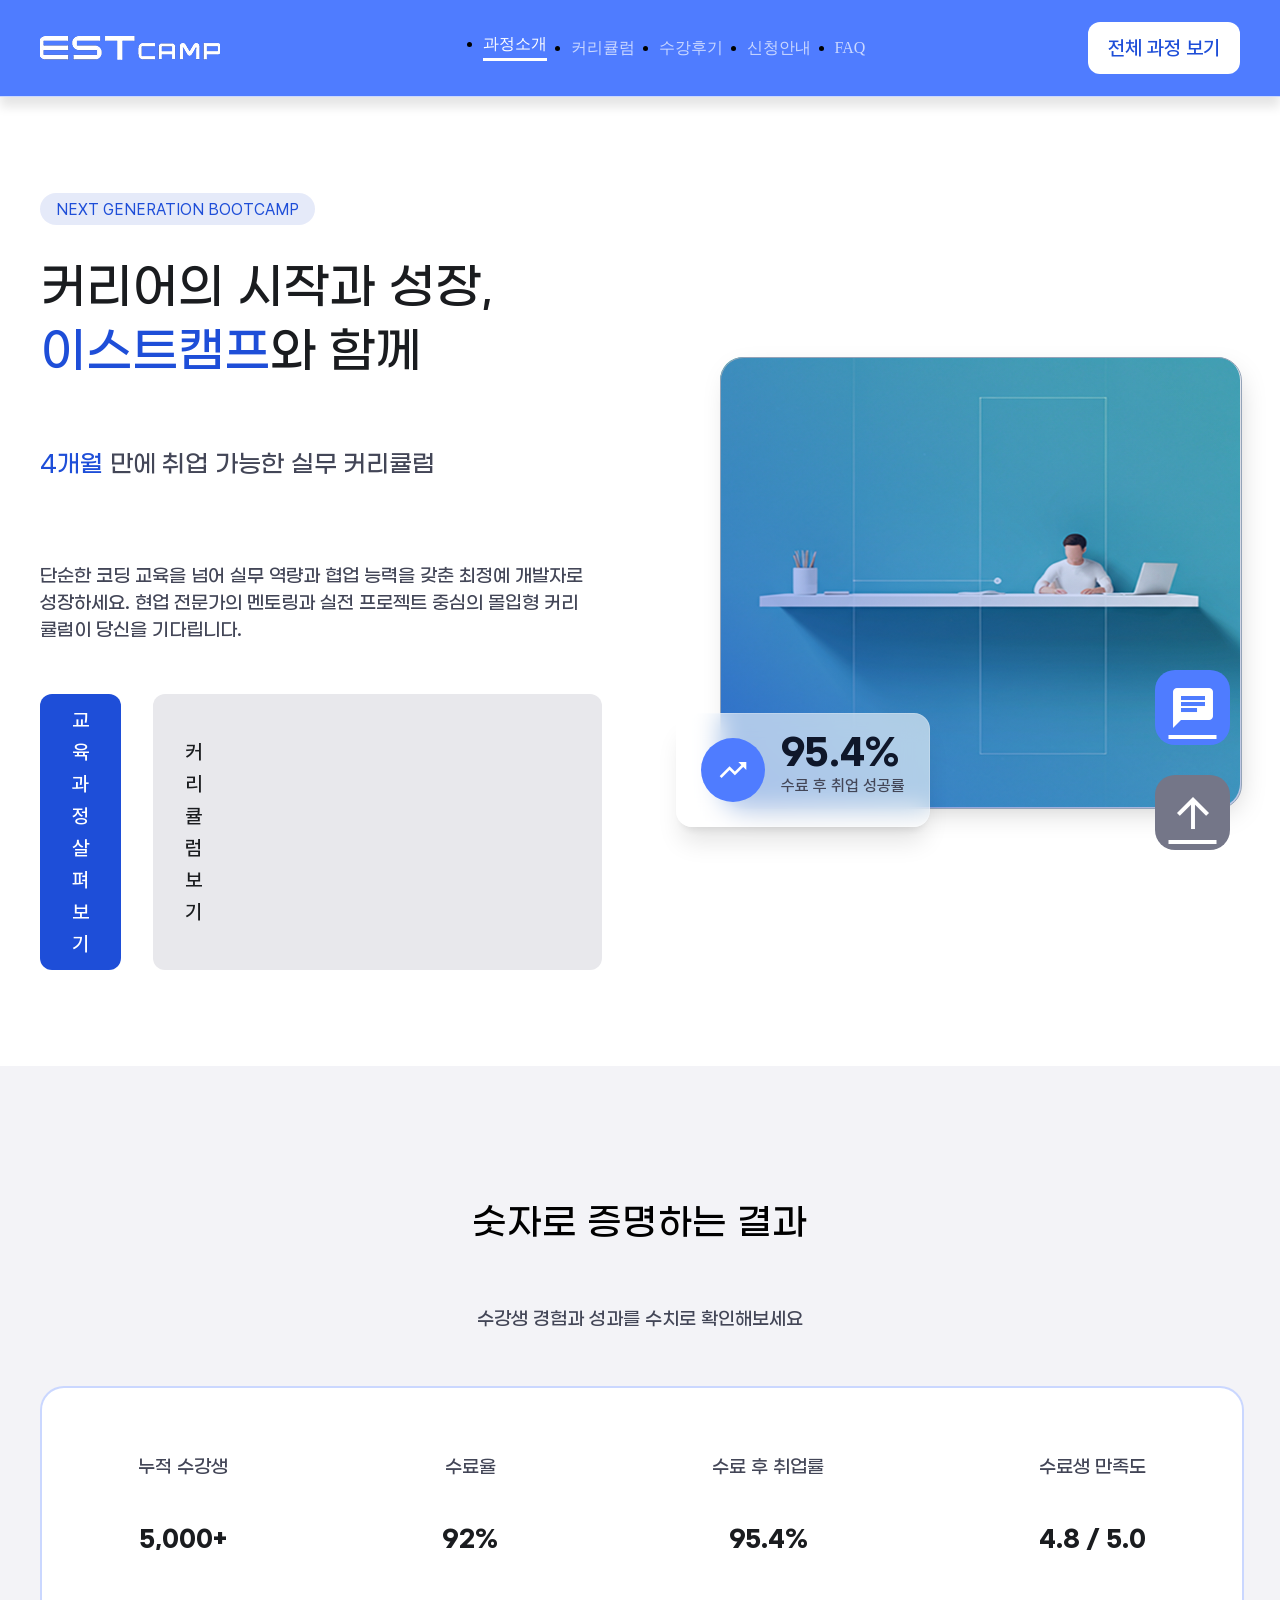
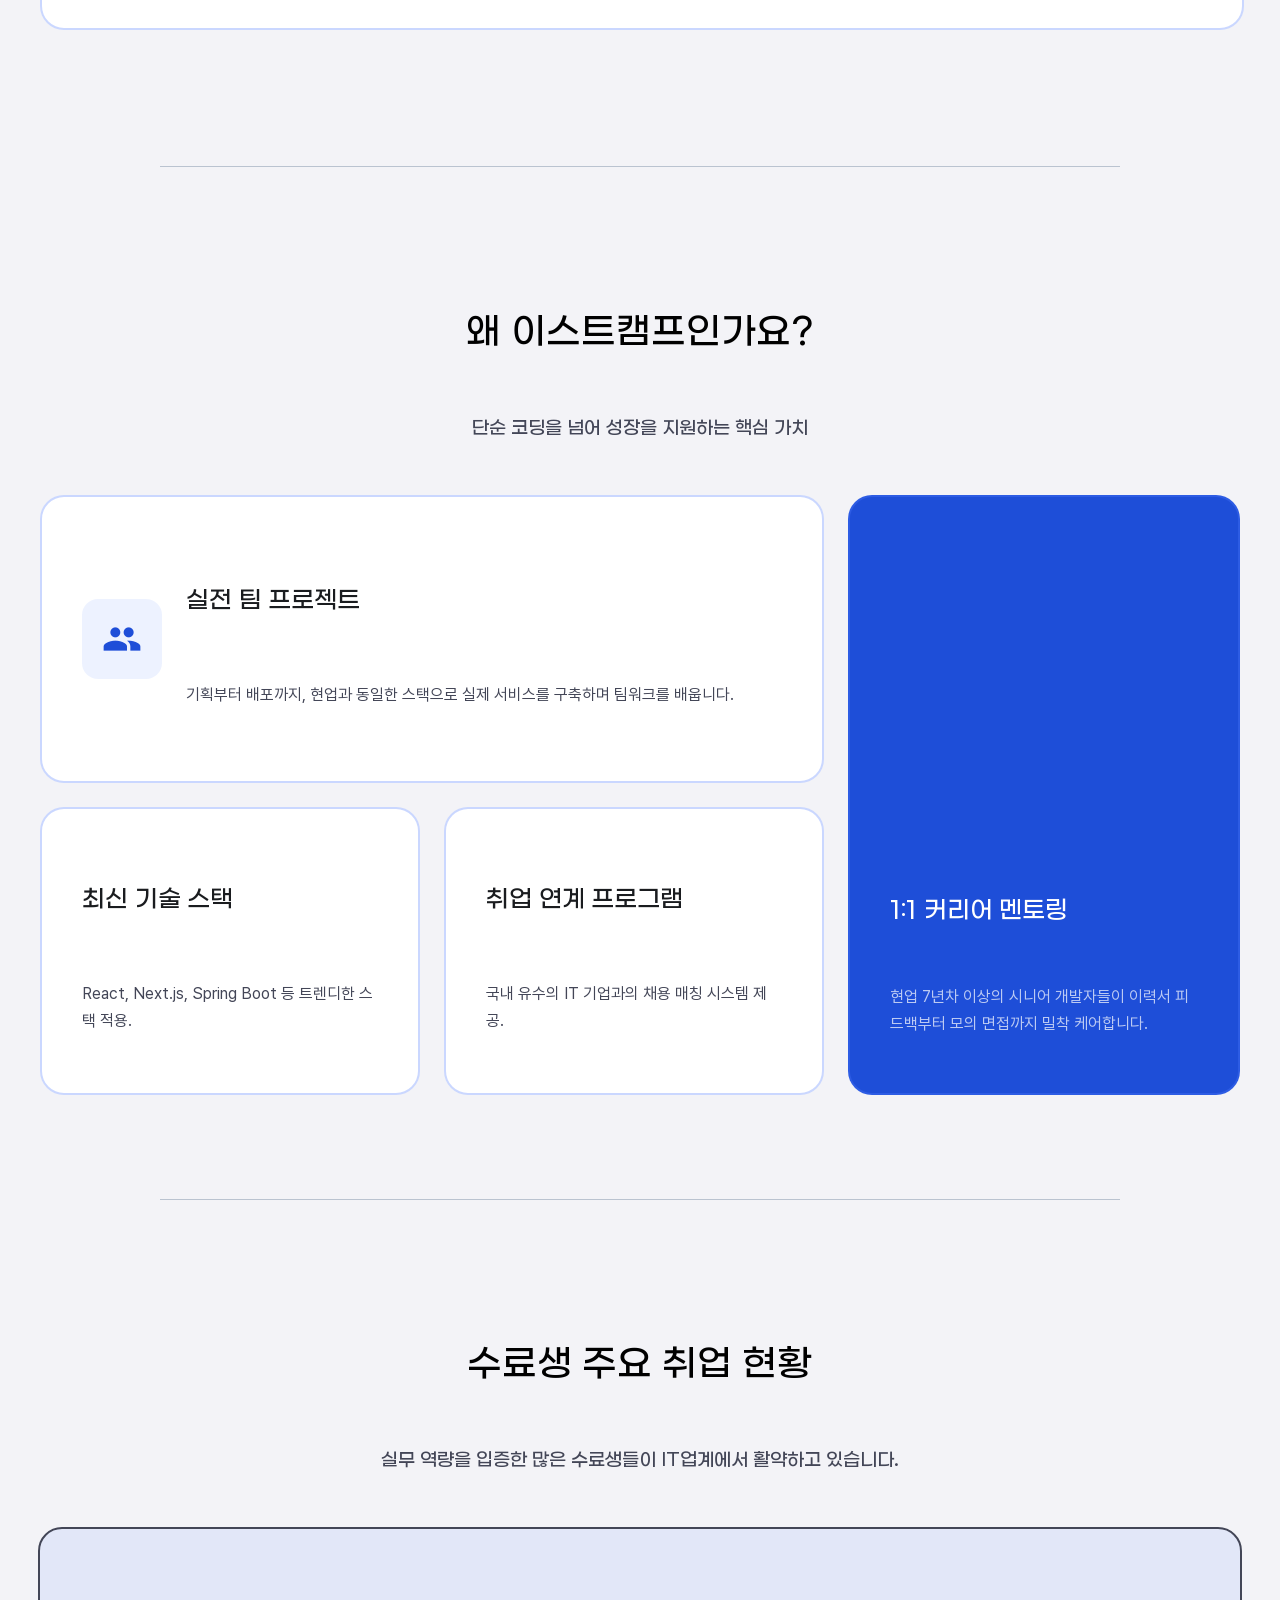
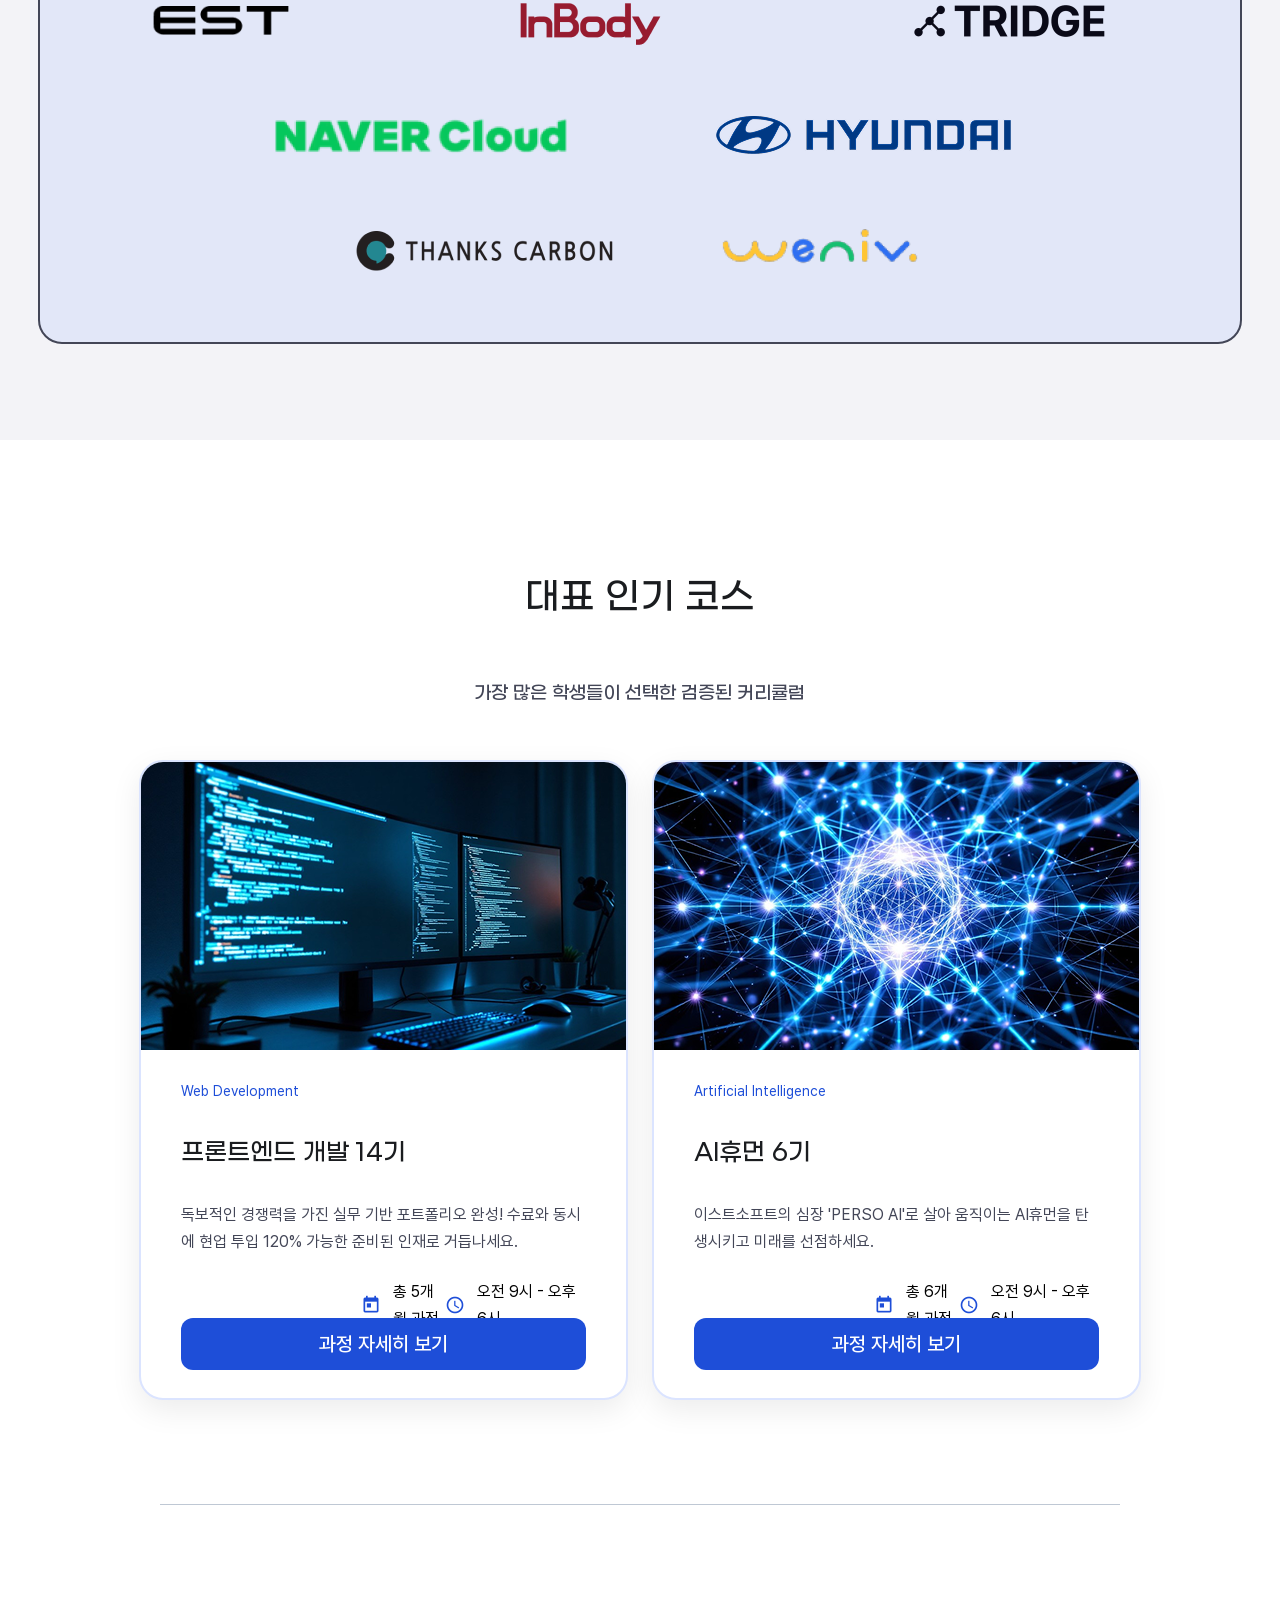
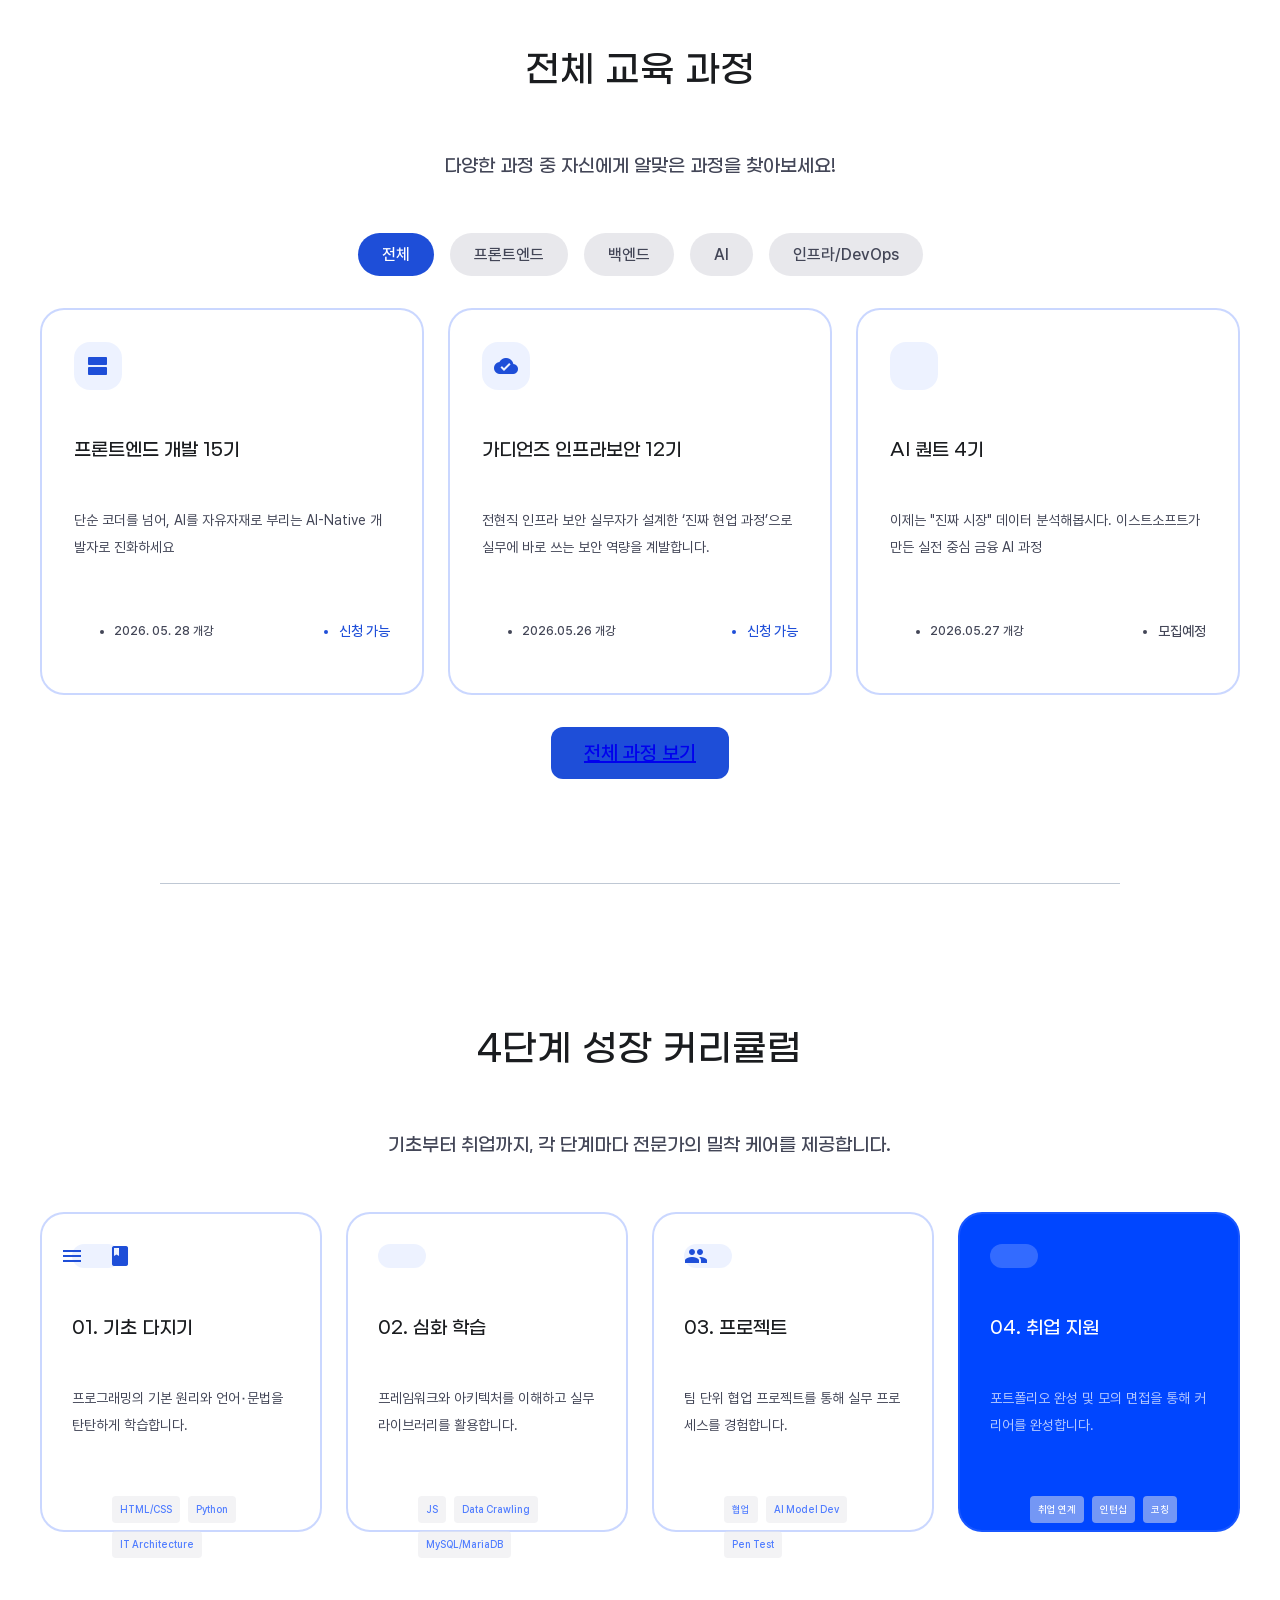
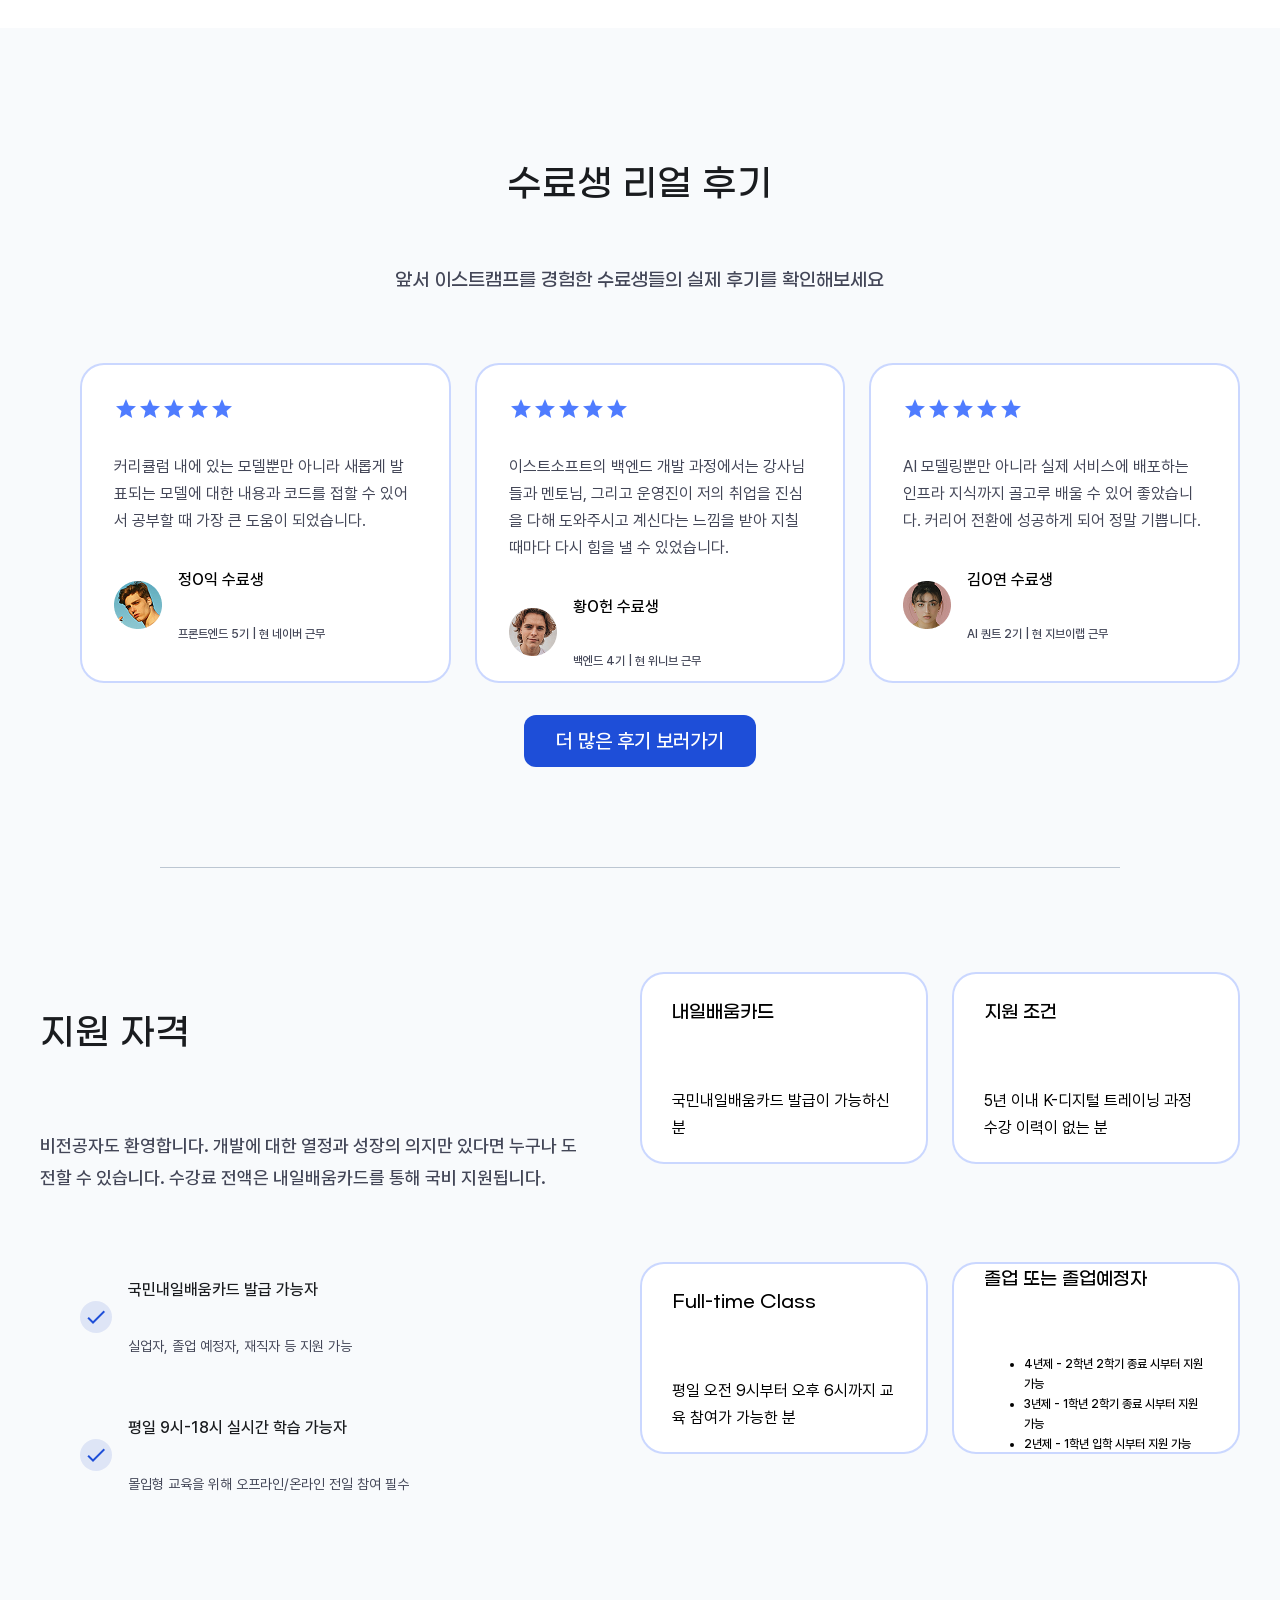
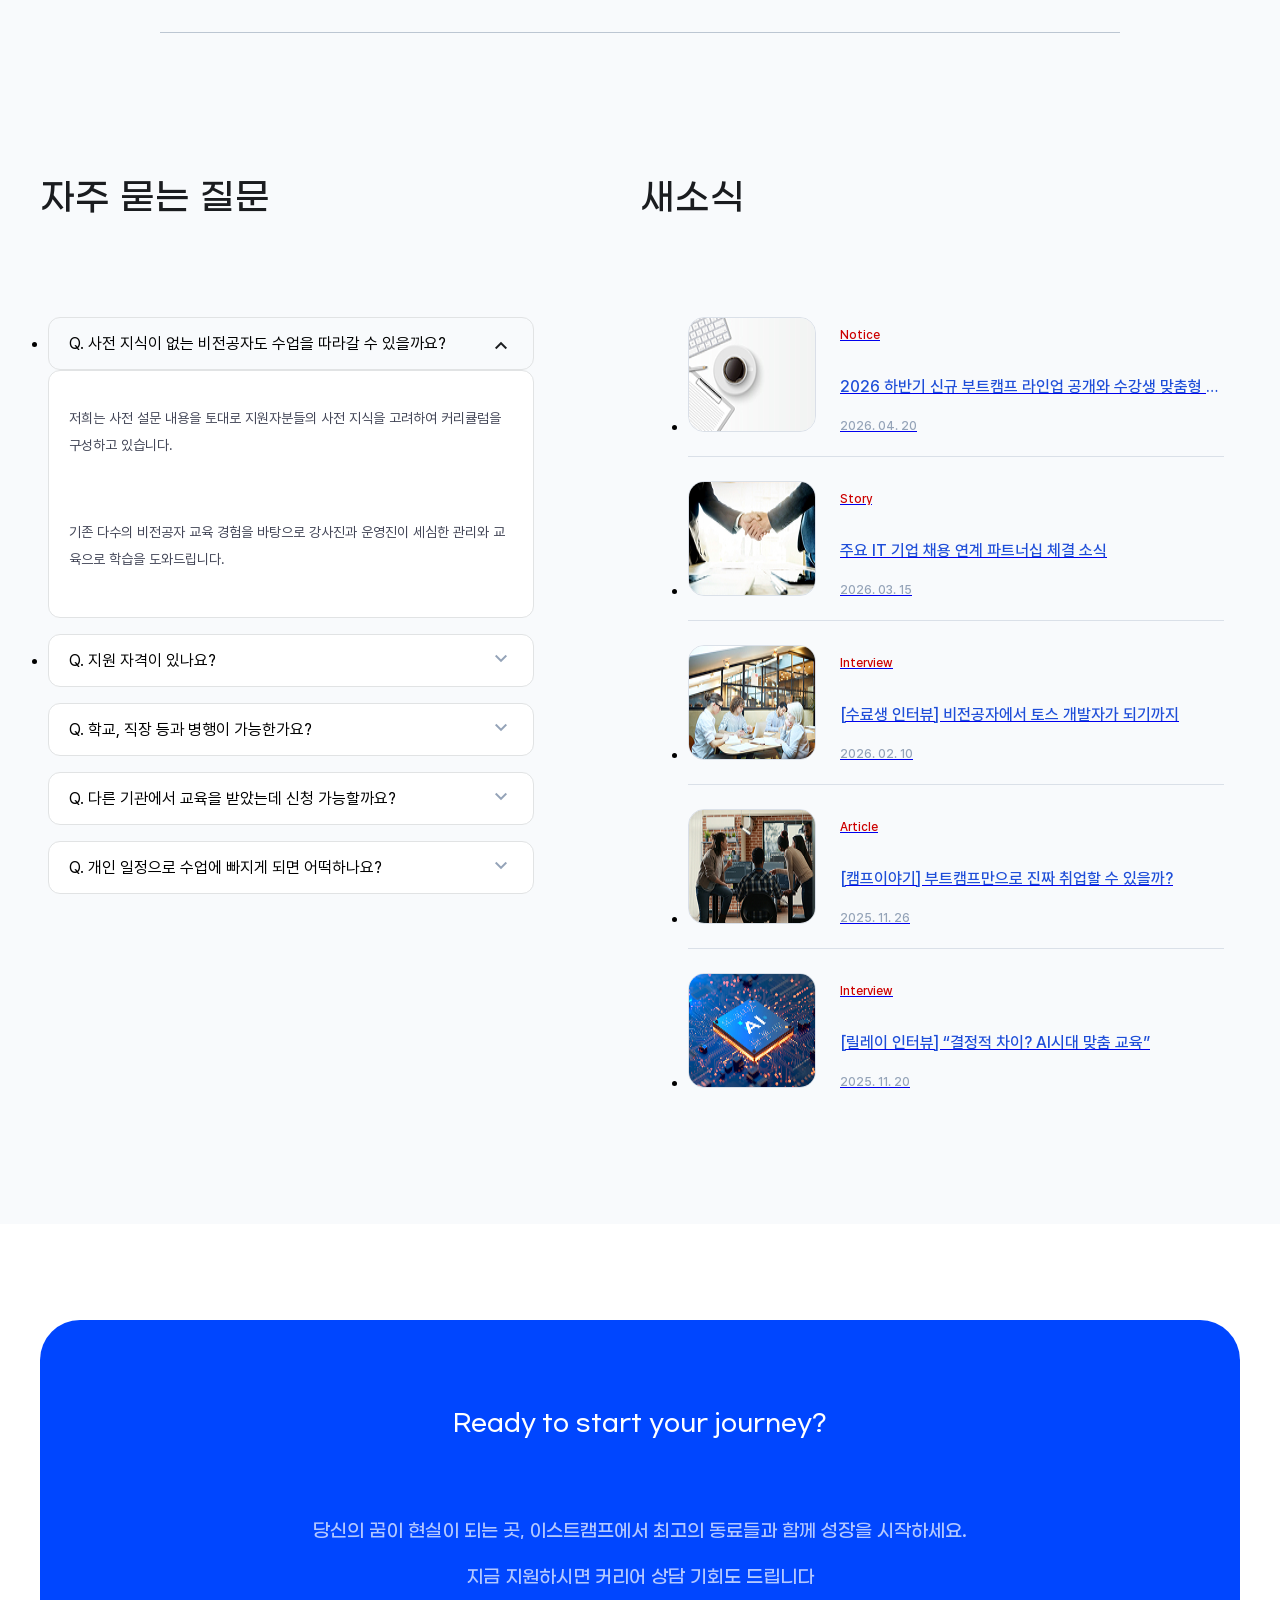
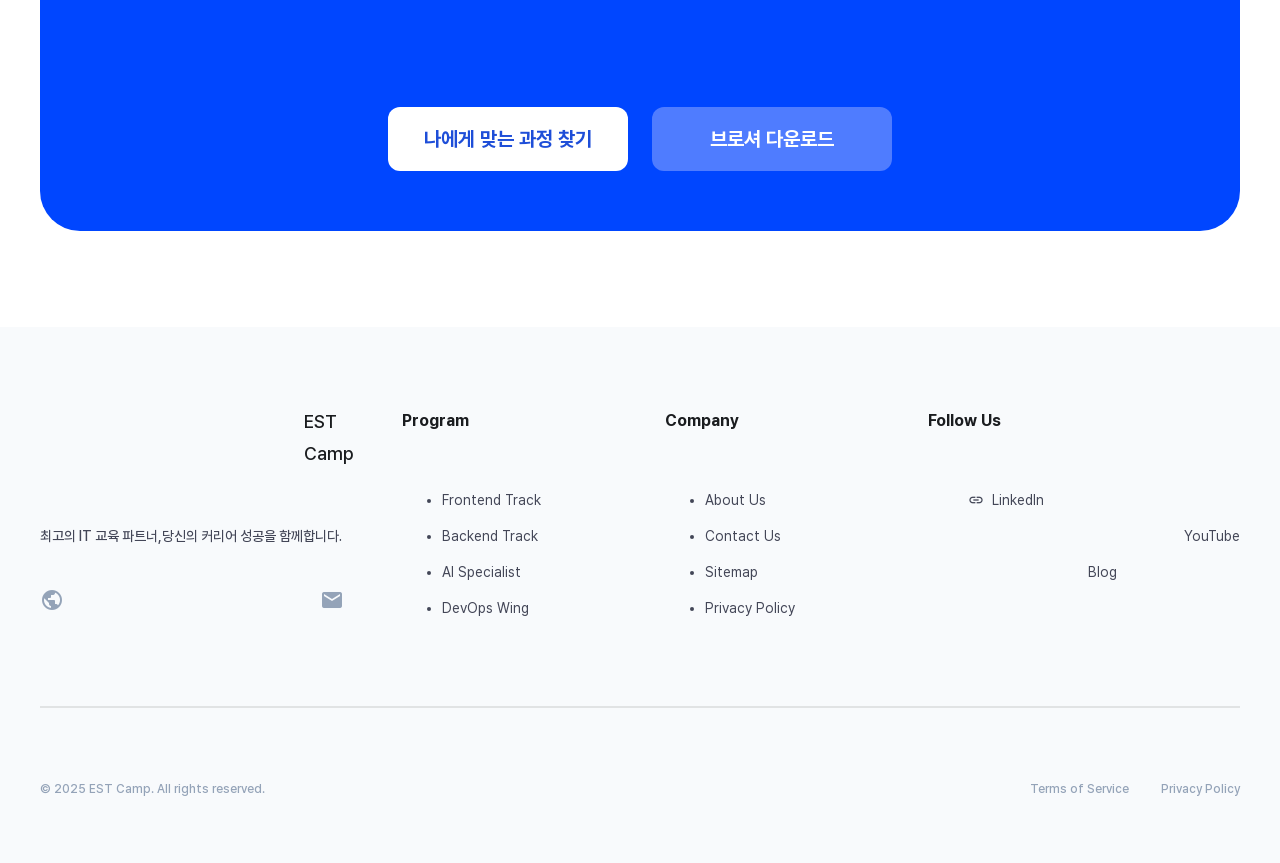
==== commit 8e0c5f35: "Merge pull request #162 from raspbsb/Dev fix: footer" ====
--- a/index.html
+++ b/index.html
@@ -88,7 +88,7 @@
             <h2 class="heading-l">숫자로 증명하는 결과</h2>
             <p class="heading-s text-main-black">수강생 경험과 성과를 수치로 확인해보세요</p>
             <div class="data-box horizontal">
-              <ul class="data-list">
+              <ul class="data-list justify-between">
                 <li class="heading-s text-main-black">
                   누적 수강생
                   <strong class="heading-m text-title-black">5,000+</strong>
@@ -226,7 +226,7 @@
                     </ul>
                   </div>
 
-                  <a href="/program-detail" class="cta-button-main-item"> 과정 자세히 보기 </a>
+                  <a href="#" class="cta-button-main-item btn btn-md text-white bg-primary"> 과정 자세히 보기 </a>
                 </div>
               </article>
 
@@ -263,7 +263,7 @@
                     </ul>
                   </div>
 
-                  <a href="/program-detail" class="cta-button-main-item"> 과정 자세히 보기 </a>
+                  <a href="#" class="cta-button-main-item btn btn-md text-white bg-primary"> 과정 자세히 보기 </a>
                 </div>
               </article>
             </div>
@@ -281,6 +281,14 @@
                 다양한 과정 중 자신에게 알맞은 과정을 찾아보세요!
               </p>
             </div>
+            <!-- 2. 카테고리 버튼 -->
+            <div class="category-buttons gap-s horizontal">
+              <button class="btn cate-btn-blue">전체</button>
+              <button class="btn cate-btn">프론트엔드</button>
+              <button class="btn cate-btn">백엔드</button>
+              <button class="btn cate-btn">AI</button>
+              <button class="btn cate-btn">인프라/DevOps</button>
+            </div>
 
             <!-- 3. 프로그램 카드 리스트 (3개 구성) -->
             <div class="all-courses-list gap-m horizontal">
@@ -289,7 +297,7 @@
                 <div class="icon-box-small">
                   <span class="material-icons">view_agenda</span>
                 </div>
-                <div class="text-group">
+                <div class="program-text-group">
                   <h3>프론트엔드 개발 15기</h3>
                   <p class="description">
                     단순 코더를 넘어, AI를 자유자재로 부리는 AI-Native 개발자로 진화하세요
@@ -308,7 +316,7 @@
                 <div class="icon-box-small">
                   <span class="material-icons">cloud_done</span>
                 </div>
-                <div class="text-group">
+                <div class="program-text-group">
                   <h3>가디언즈 인프라보안 12기</h3>
                   <p class="description">
                     전현직 인프라 보안 실무자가 설계한 ‘진짜 현업 과정’으로 실무에 바로 쓰는 보안
@@ -328,8 +336,8 @@
                 <div class="icon-box-small">
                   <span class="material-icons">analytics</span>
                 </div>
-                <div class="text-group">
-                  <h3>가디언즈 AI 퀀트 4기</h3>
+                <div class="program-text-group">
+                  <h3>AI 퀀트 4기</h3>
                   <p class="description">
                     이제는 "진짜 시장" 데이터 분석해봅시다. 이스트소프트가 만든 실전 중심 금융 AI
                     과정
@@ -370,7 +378,7 @@
                 <div class="icon-box-small">
                   <span class="material-icons">menu_book</span>
                 </div>
-                <div class="text-group">
+                <div class="program-text-group">
                   <h3>01. 기초 다지기</h3>
                   <p class="description">
                     프로그래밍의 기본 원리와 언어⋅문법을 탄탄하게 학습합니다.
@@ -390,7 +398,7 @@
                 <div class="icon-box-small">
                   <span class="material-icons">psychology</span>
                 </div>
-                <div class="text-group">
+                <div class="program-text-group">
                   <h3>02. 심화 학습</h3>
                   <p class="description">
                     프레임워크와 아키텍처를 이해하고 실무 라이브러리를 활용합니다.
@@ -410,7 +418,7 @@
                 <div class="icon-box-small">
                   <span class="material-icons">groups</span>
                 </div>
-                <div class="text-group">
+                <div class="program-text-group">
                   <h3>03. 프로젝트</h3>
                   <p class="description">
                     팀 단위 협업 프로젝트를 통해 실무 프로세스를 경험합니다.
@@ -430,7 +438,7 @@
                 <div class="icon-box-small-blue">
                   <span class="material-icons">work_outline</span>
                 </div>
-                <div class="text-group-blue">
+                <div class="program-text-group-blue">
                   <h3>04. 취업 지원</h3>
                   <p class="description">
                     포트폴리오 완성 및 모의 면접을 통해 커리어를 완성합니다.
@@ -907,29 +915,20 @@
       <!-- Conversion Support Group 종료 -->
 
       <!--최종 CTA 최예빈 작업시작-->
-      <section class="final-cta-section">
-        <div class="final-cta-container vertical">
-          <div class="final-cta-content vertical">
-            <!-- text -->
-            <div class="text-group vertical">
+      <section class="final-cta-section section">
+        <div class="final-cta-container container vertical">
+          <div class="final-cta-content box vertical">
+            <div class="text-group box vertical">
               <h2>Ready to start your journey?</h2>
-
               <div class="description-text">
-                <p>
-                  지금 바로 이스트캠프와 함께<br />
-                  새로운 커리어를 시작하세요
-                </p>
+                <p>당신의 꿈이 현실이 되는 곳, 이스트캠프에서 최고의 동료들과 함께 성장을 시작하세요.</p>
+                <p>지금 지원하시면 커리어 상담 기회도 드립니다</p>
               </div>
-            </div>
-
-            <!-- buttons -->
-            <div class="final-cta-buttons horizontal">
-              <a href="#" class="btn btn-md btn-sub"> 나에게 맞는 과정 찾기 </a>
-
-              <a href="#" class="btn btn-md btn-primary gap-xs">
-                교육 상담하기
-                <span class="material-icons">arrow_right_alt</span>
-              </a>
+            </div> 
+            <!-- 버튼 그룹 -->
+            <div class="final-cta-buttons box horizontal">
+              <a href="#" class="final-cta-button-main btn btn-md bg-white text-primary">나에게 맞는 과정 찾기</a>
+              <a href="#" class="final-cta-button-normal btn btn-md bg-secondary text-white">브로셔 다운로드</a>
             </div>
           </div>
         </div>
@@ -943,10 +942,10 @@
       <div class="container vertical">
         <!-- top -->
 
-        <div class="box horizontal footer-top">
+        <div class="footer-top box horizontal">
           <!-- brand -->
 
-          <div class="brand vertical footer-brand">
+          <div class="footer-brand footer-category brand vertical">
             <div class="logo horizontal">
               <span class="material-icons">terminal</span>
               <h2>EST Camp</h2>
@@ -960,9 +959,9 @@
             </div>
           </div>
 
-          <!-- nav -->
-
-          <div class="box vertical footer-nav">
+          <!-- nav program -->
+
+          <div class="footer-nav footer-category box vertical">
             <h3>program</h3>
 
             <ul class="list vertical">
@@ -973,9 +972,9 @@
             </ul>
           </div>
 
-          <!-- nav -->
-
-          <div class="box vertical footer-nav">
+          <!-- nav company -->
+
+          <div class="footer-nav footer-category box vertical">
             <h3>company</h3>
 
             <ul class="list vertical">
@@ -986,23 +985,23 @@
             </ul>
           </div>
 
-          <!-- nav -->
-
-          <div class="box vertical footer-nav follow-us">
+          <!-- nav follow us -->
+
+          <div class="footer-nav footer-category box vertical follow-us">
             <h3>follow us</h3>
 
             <ul class="list vertical">
-              <li class="horizontal">
+              <li class="horizontal align-center gap-xs">
                 <span class="material-icons">insert_link</span>
                 <a href="#">LinkedIn</a>
               </li>
 
-              <li class="horizontal">
+              <li class="horizontal align-center gap-xs">
                 <span class="material-icons">smart_display</span>
                 <a href="#">YouTube</a>
               </li>
 
-              <li class="horizontal">
+              <li class="horizontal align-center gap-xs">
                 <span class="material-icons">article</span>
                 <a href="#">Blog</a>
               </li>
--- a/css/variables.css
+++ b/css/variables.css
@@ -154,6 +154,8 @@
   --body-m-plus-500: 500 16px/27px var(--font-pretendard);
   --body-m-400: 400 14px/27px var(--font-pretendard);
   --body-m-500: 500 14px/27px var(--font-pretendard);
+  --body-m-500: 500 14px/27px var(--font-pretendard);
+  --body-s: 400 14px/20px var(--font-pretendard);
 
   --caption-m-tight: 500 12px/100% var(--font-pretendard);
   --caption-m: 500 12px/27px var(--font-pretendard);
--- a/css/index.css
+++ b/css/index.css
@@ -350,7 +350,6 @@
 .programs-section-group .section-header-box {
   align-items: center;
   width: 100%;
-  text-align: center;
 }
 
 .programs-section-group .section-title-item {
@@ -406,7 +405,7 @@
 .programs-section-group .image-card-big-item .text-group-box {
   display: flex;
   flex-direction: column;
-  gap: 24px;
+  gap: 36px;
 }
 
 /* 프로그램 정보 */
@@ -418,7 +417,7 @@
 
 /* 분류 */
 .programs-section-group .image-card-big-item .badge-item {
-  font: var(--body-m);
+  font: var(--body-m-400);
   color: var(--primary);
 }
 
@@ -432,13 +431,12 @@
 .programs-section-group .image-card-big-item .clip-overtext-box {
   display: block;
   width: 405px;
-  height: 63px;
   flex-shrink: 0;
 }
 
 .programs-section-group .image-card-big-item .clip-overtext-box .text-wrapper-item {
   margin: 0;
-  font: var(--body-m);
+  font: var(--body-m-plus-400);
   color: var(--main-black);
 }
 
@@ -453,6 +451,10 @@
   list-style: none;
 }
 
+.programs-section-group .additional-information-list {
+  font: var(--body-m-plus-400);
+}
+
 /* 기간 / 시간 */
 .programs-section-group .image-card-big-item .period-item,
 .programs-section-group .image-card-big-item .class-time-item {
@@ -461,7 +463,7 @@
   height: 27px;
   gap: 12px;
   font-size: 16px;
-  color: var(--title-black);
+  color: var(--body-m-plus-400);
 }
 
 /* 아이콘 */
@@ -471,7 +473,7 @@
 }
 
 /* 버튼 */
-.programs-section-group .image-card-big-item .cta-button-main-item {
+/* .programs-section-group .image-card-big-item .cta-button-main-item {
   display: flex;
   justify-content: center;
   align-items: center;
@@ -479,12 +481,14 @@
   height: 64px;
   border: none;
   border-radius: 12px;
+  font: var(--label-l);
   background: var(--primary);
   color: var(--white);
   font-size: 18px;
   font-weight: 600;
   cursor: pointer;
-}
+} */
+
 /* 커리큘럼 섹션 - 아이콘 카드 */
 .programs-section-group .icon-vertical-card-tag {
   display: flex;
@@ -496,7 +500,7 @@
   border: 2px solid var(--secondary-alpha-30);
   border-radius: 24px;
   background: var(--white);
-  padding: 32px;
+  padding: 30px;
   gap: var(--line-height-27);
   box-sizing: border-box;
 }
@@ -510,7 +514,7 @@
   border: 2px solid var(--secondary-alpha-30);
   border-radius: 24px;
   background: var(--bright-blue);
-  padding: 32px;
+  padding: 30px;
   gap: var(--line-height-27);
   box-sizing: border-box;
 }
@@ -535,32 +539,32 @@
   justify-content: center;
 }
 
-.programs-section-group .text-group {
+.programs-section-group .program-text-group {
   display: flex;
   flex-direction: column;
   justify-content: center;
   gap: 8px;
 }
-.programs-section-group .text-group h3 {
+.programs-section-group .program-text-group h3 {
   font: var(--heading-s);
   color: var(--title-black);
 }
-.programs-section-group .text-group p {
-  font: var(--body-m);
-  color: var(--main-black);
-}
-.programs-section-group .icon-vertical-card-tag-blue .text-group-blue {
+.programs-section-group .program-text-group .description {
+  font: var(--body-m-400);
+  color: var(--main-black);
+}
+.programs-section-group .icon-vertical-card-tag-blue .program-text-group-blue {
   display: flex;
   flex-direction: column;
   justify-content: center;
   gap: 8px;
 }
-.programs-section-group .icon-vertical-card-tag-blue .text-group-blue h3 {
+.programs-section-group .icon-vertical-card-tag-blue .program-text-group-blue h3 {
   font: var(--heading-s);
   color: var(--white);
 }
-.programs-section-group .icon-vertical-card-tag-blue .text-group-blue p {
-  font: var(--body-m);
+.programs-section-group .icon-vertical-card-tag-blue .program-text-group-blue .description {
+  font: var(--body-m-400);
   color: var(--white-alpha-70);
 }
 
@@ -615,30 +619,57 @@
   box-sizing: border-box;
 }
 
-.programs-section-group .icon-vertical-card .text-group {
+.programs-section-group .icon-vertical-card .program-text-group {
   display: flex;
   flex-direction: column;
   gap: 8px;
 }
+.programs-section-group .cate-btn {
+  height: 43px;
+  padding: 8px 24px;
+  font: var(--body-m-plus-500);
+  color: var(--main-black);
+  background: var(--main-button);
+  border-radius: 50px;
+}
+.programs-section-group .cate-btn-blue {
+  height: 43px;
+  padding: 8px 24px;
+  font: var(--body-m-plus-500);
+  color: var(--white);
+  background: var(--primary);
+  border-radius: 50px;
+}
 
 .programs-section-group .icon-vertical-card .list-status ul {
   display: flex;
   justify-content: space-between;
   align-items: center;
+}
+.programs-section-group .icon-vertical-card .list-status-black ul {
+  display: flex;
+  justify-content: space-between;
+  align-items: center;
+}
+.programs-section-group .icon-vertical-card .list-status ul li:nth-child(1) {
   font: var(--caption-m);
-}
-.programs-section-group .icon-vertical-card .list-status-black ul {
-  display: flex;
-  justify-content: space-between;
-  align-items: center;
+  color: var(--main-black);
+}
+.programs-section-group .icon-vertical-card .list-status ul li:nth-child(2) {
+  font: var(--body-m-500);
+  color: var(--primary);
+}
+.programs-section-group .icon-vertical-card .list-status-black ul li:nth-child(1) {
   font: var(--caption-m);
-}
-
-.programs-section-group .icon-vertical-card .list-status ul li:nth-child(2) {
-  color: var(--primary);
+  color: var(--main-black);
 }
 .programs-section-group .icon-vertical-card .list-status-black ul li:nth-child(2) {
-  color: var(--main-black);
+  font: var(--body-m-500);
+  color: var(--main-black);
+}
+.programs-section-group .section-footer-box {
+  width: 178px;
+  padding: 10px 32px;
 }
 /* 프로그램 그룹 끝 - 오예은 작업 */
 
@@ -660,8 +691,13 @@
   display: flex;
   flex-direction: column;
   justify-content: center;
-  align-items: center;
+  /* align-items: center; */
   margin-bottom: 32px;
+}
+
+.text-group > h2,
+.text-group > p {
+  text-align: center;
 }
 
 .trust-section .text-group .data-box {
@@ -682,7 +718,7 @@
 }
 
 .trust-section .data-list li {
-  flex: 1;
+  /* flex: 1; */
   display: flex;
   flex-direction: column;
   justify-content: center;
@@ -690,9 +726,9 @@
   align-items: center;
 }
 
-.trust-section .data-list li:not(:last-child) {
+/* .trust-section .data-list li:not(:last-child) {
   border-right: 1px solid rgba(225, 227, 228, 0.6);
-}
+} */
 
 .trust-section .data-list strong {
   display: block;
@@ -925,87 +961,73 @@
   width: 100%;
   padding: 96px 0;
   background: var(--white);
-}
-
-.final-cta-container {
+  display: flex;
+  justify-content: center;
+}
+
+.final-cta-container.vertical {
+  align-items: center;
+  justify-content: center;
   width: 100%;
   max-width: 1200px;
-  height: 380px;
-
-  margin: 0 auto;
-
-  display: flex;
-  justify-content: center;
-  align-items: center;
-
+  padding: 60px;
+  box-sizing: border-box;
   background: var(--bright-blue);
   border-radius: 40px;
 }
 
-.final-cta-content {
-  display: flex;
-  flex-direction: column;
+/* 내부 콘텐츠 정렬 */
+.final-cta-content.vertical {
   align-items: center;
   gap: 64px;
 }
 
-.final-cta-section .text-group {
-  display: flex;
-  flex-direction: column;
-  align-items: center;
-  gap: 16px;
-
-  margin-bottom: 0;
-  text-align: center;
+/* 텍스트 그룹 */
+.final-cta-section .text-group.vertical {
+  align-items: center;
+  gap: 32px; /* 타이틀과 설명 사이 간격 */
 }
 
 .final-cta-section .text-group h2 {
   font: var(--heading-m);
   color: var(--white);
+  text-align: center;
 }
 
 .final-cta-section .description-text p {
-  font: var(--lead-s);
+  font: var(--lead-m);
   color: var(--white-alpha-70);
   text-align: center;
-}
-
-.final-cta-buttons {
-  display: flex;
-  align-items: center;
+  line-height: 1.6;
+}
+
+/* 버튼 그룹 레이아웃 */
+.final-cta-buttons.horizontal {
+  display: flex;
   gap: 24px;
-}
-
-.final-cta-buttons .btn-sub,
-.final-cta-buttons .btn-primary {
+  justify-content: center;
+  align-items: center;
+}
+
+/* 개별 버튼 스타일 */
+.final-cta-buttons a {
+  display: flex;
+  align-items: center;
+  justify-content: center;
+
+  /* 버튼 개별 사이즈 */
+  width: 240px;
   height: 64px;
-  padding: 10px 20px;
-  border-radius: 12px;
-
+
+  /* 버튼 모서리 곡률 */
+  border-radius: var(--radius-s-plus);
+  font-weight: 600;
+  text-decoration: none;
+
+  /* 색상 변화만 부드럽게 적용 (위로 뜨지 않음) */
   transition: 0.3s ease;
 }
 
-.final-cta-buttons .btn-sub {
-  background: var(--white);
-  color: var(--title-black);
-}
-
-.final-cta-buttons .btn-primary {
-  background: var(--primary);
-  color: var(--white);
-}
-
-.final-cta-buttons .material-icons {
-  font-size: 20px;
-  line-height: 1;
-  color: var(--title-black);
-
-  transition: 0.3s ease;
-}
-
-.final-cta-buttons .btn-primary .material-icons {
-  color: var(--white);
-}
 /* =======================
 최종 CTA 섹션 종료 */
 
@@ -1020,44 +1042,41 @@
 /* footer */
 footer {
   width: 100%;
-  background: var(--white);
-}
-
-footer .container {
-  gap: 48px;
-  padding: 80px 0 0;
+  background: var(--super-light-gray);
 }
 
 /* top */
 .footer-top {
   justify-content: space-between;
-  align-items: flex-start;
+  align-items: start;
+  padding: 64px 0;
+  gap: 48px;
 }
 
 /* brand */
-.footer-brand {
+.footer-category {
   gap: 24px;
+  flex: 1;
 }
 
 .footer-brand .logo {
   align-items: center;
   gap: 8px;
+}
+
+.footer-brand .logo h2 {
+  font: var(--heading-x-s);
+  color: var(--title-black);
 }
 
 .footer-brand .logo .material-icons {
   font-size: 32px;
-  line-height: 1;
+  line-height: 100%;
   color: var(--primary);
 }
 
-.footer-brand .logo h2 {
-  font: var(--title-s);
-  color: var(--title-black);
-}
-
 .footer-brand p {
-  max-width: 280px;
-  font: var(--body-s);
+  font: var(--body-m-500);
   color: var(--main-black);
 }
 
@@ -1080,7 +1099,9 @@
 }
 
 .footer-nav h3 {
-  font: var(--label-m-700);
+  font: var(--body-m-plus-500);
+  font-weight: 700;
+  text-transform: capitalize;
   color: var(--title-black);
 }
 
